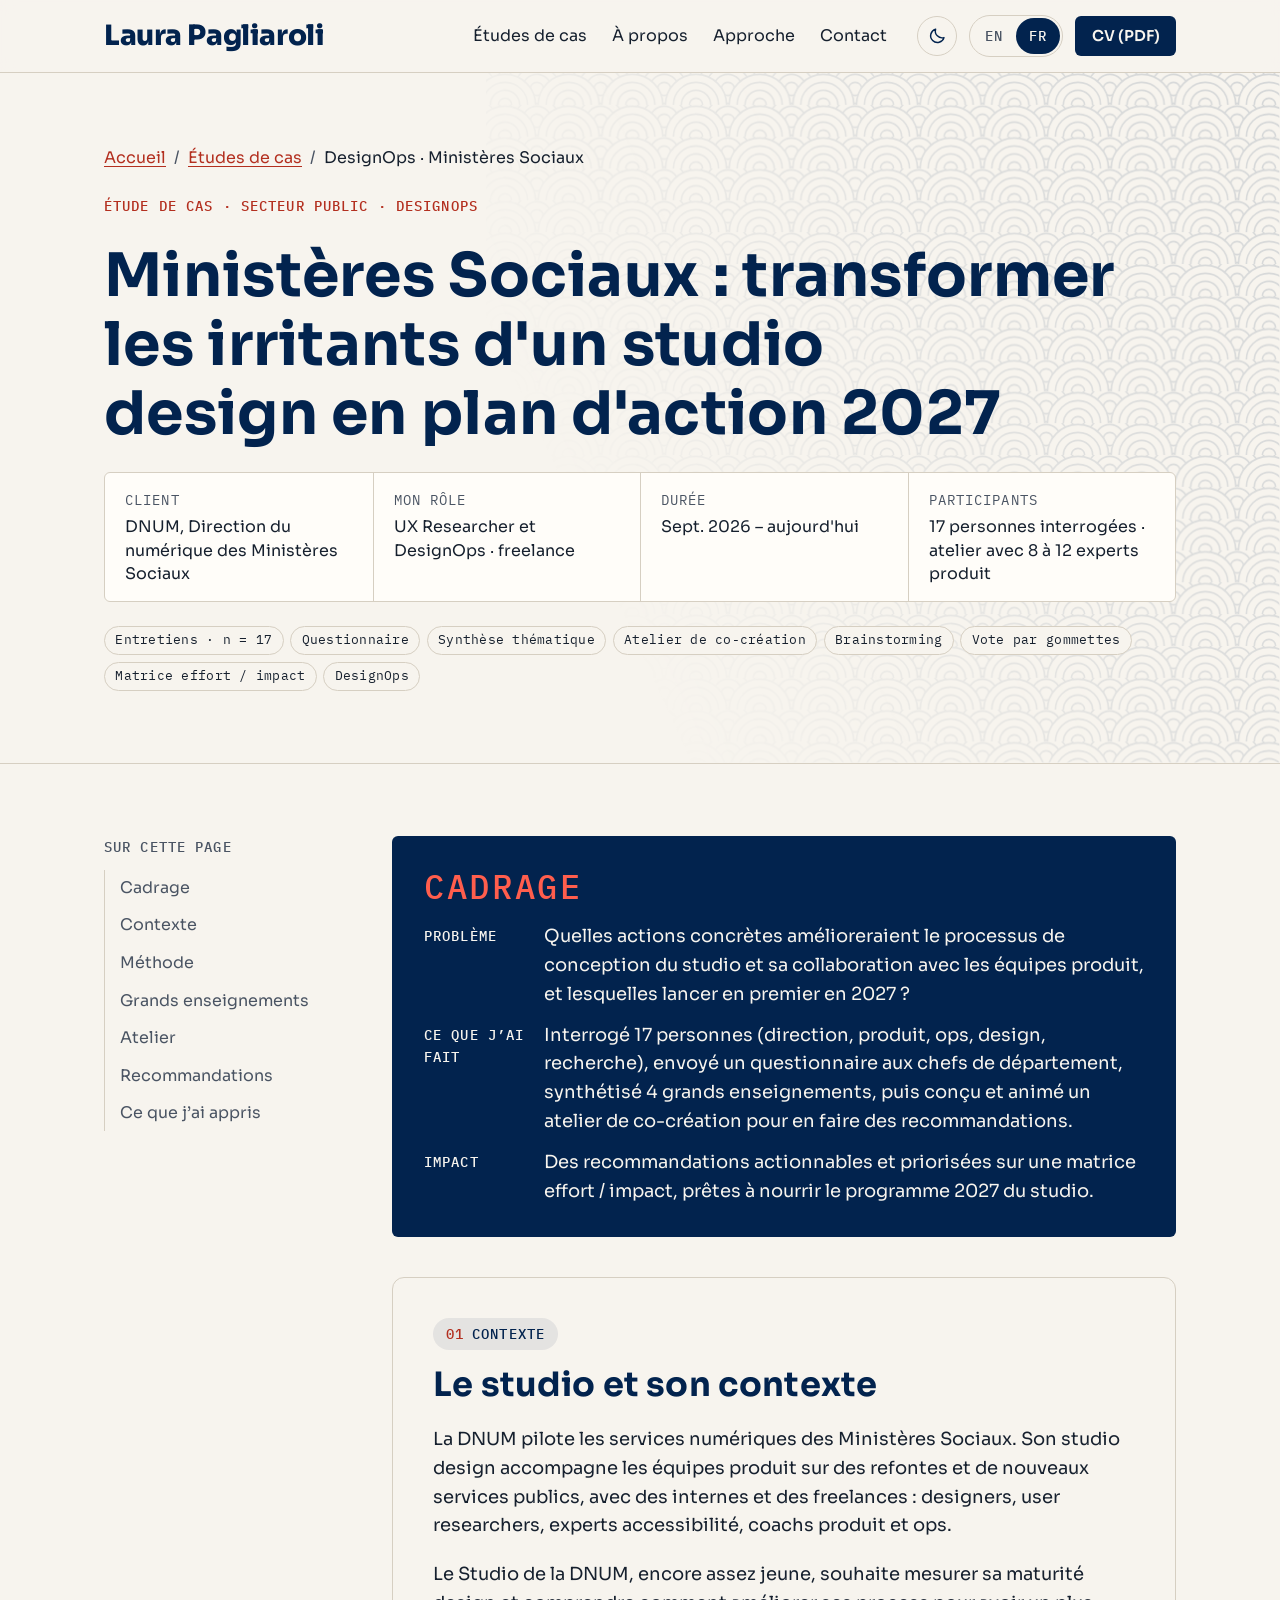
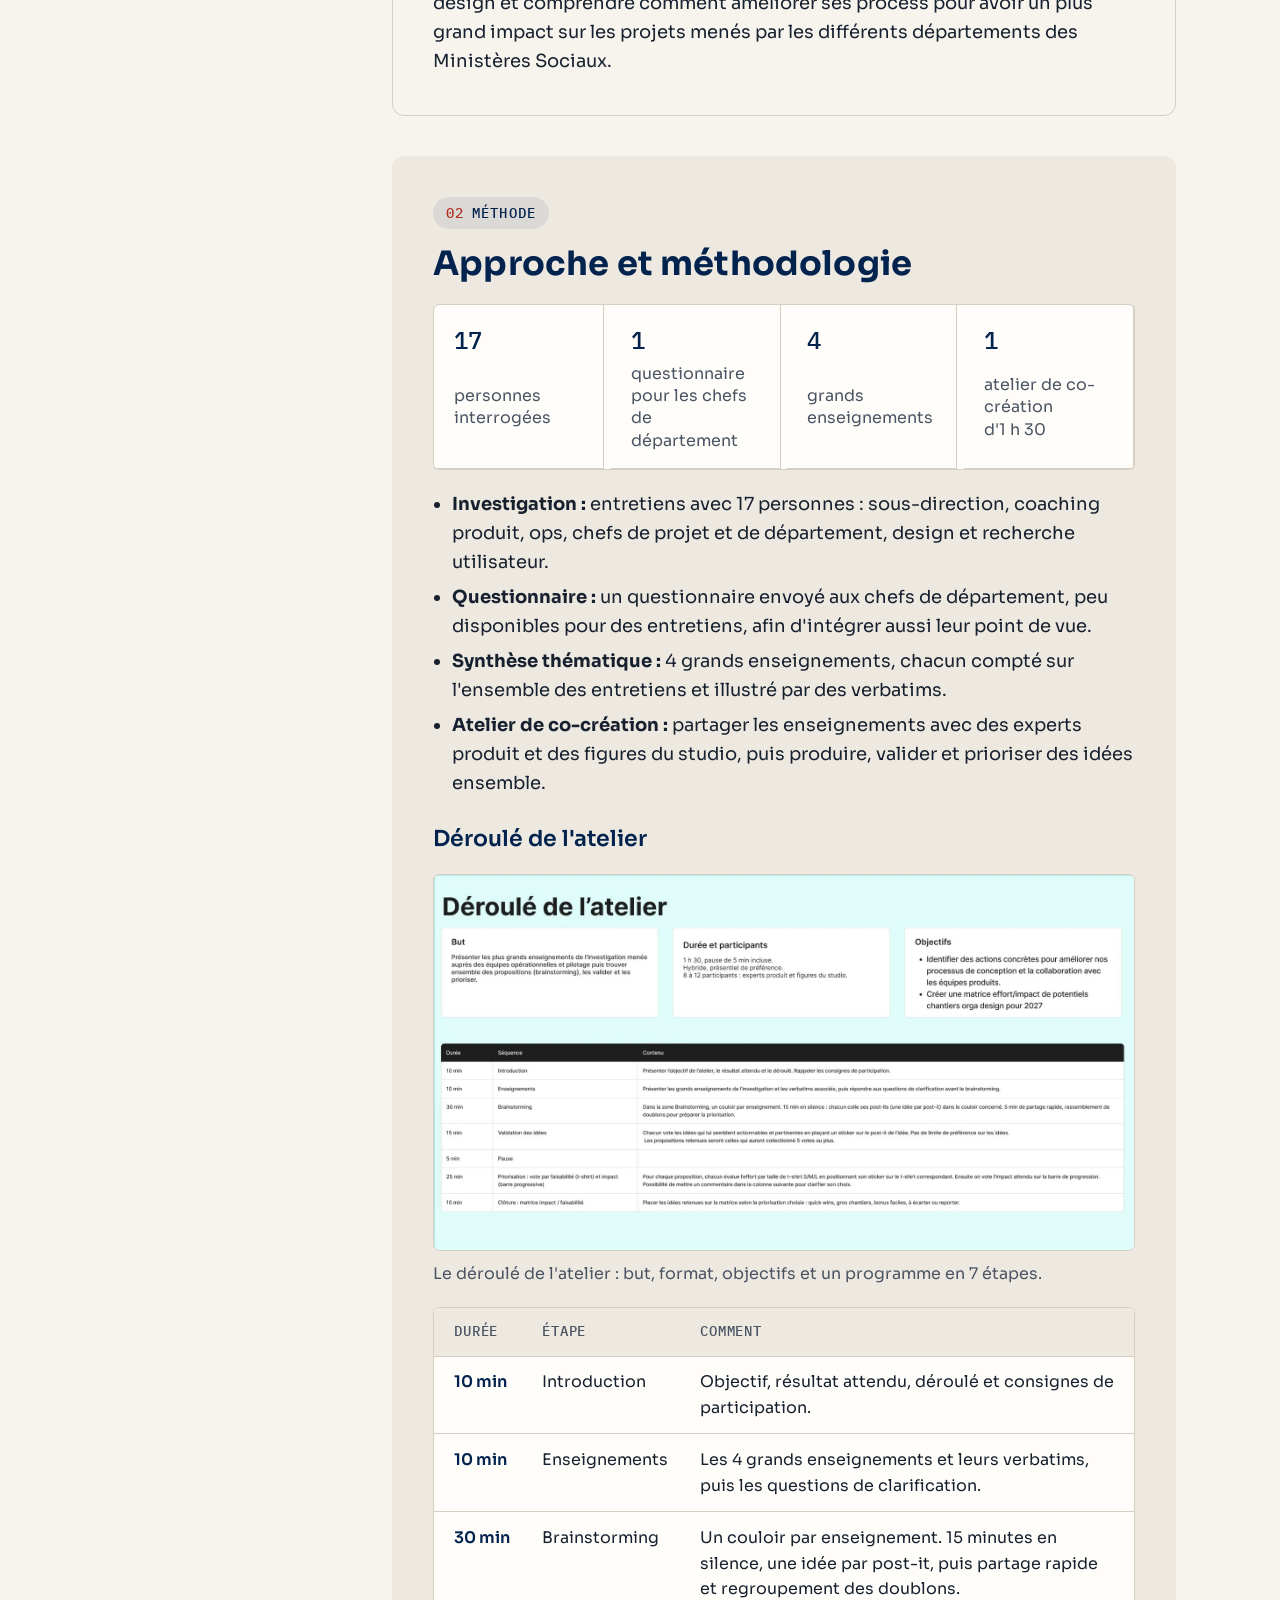
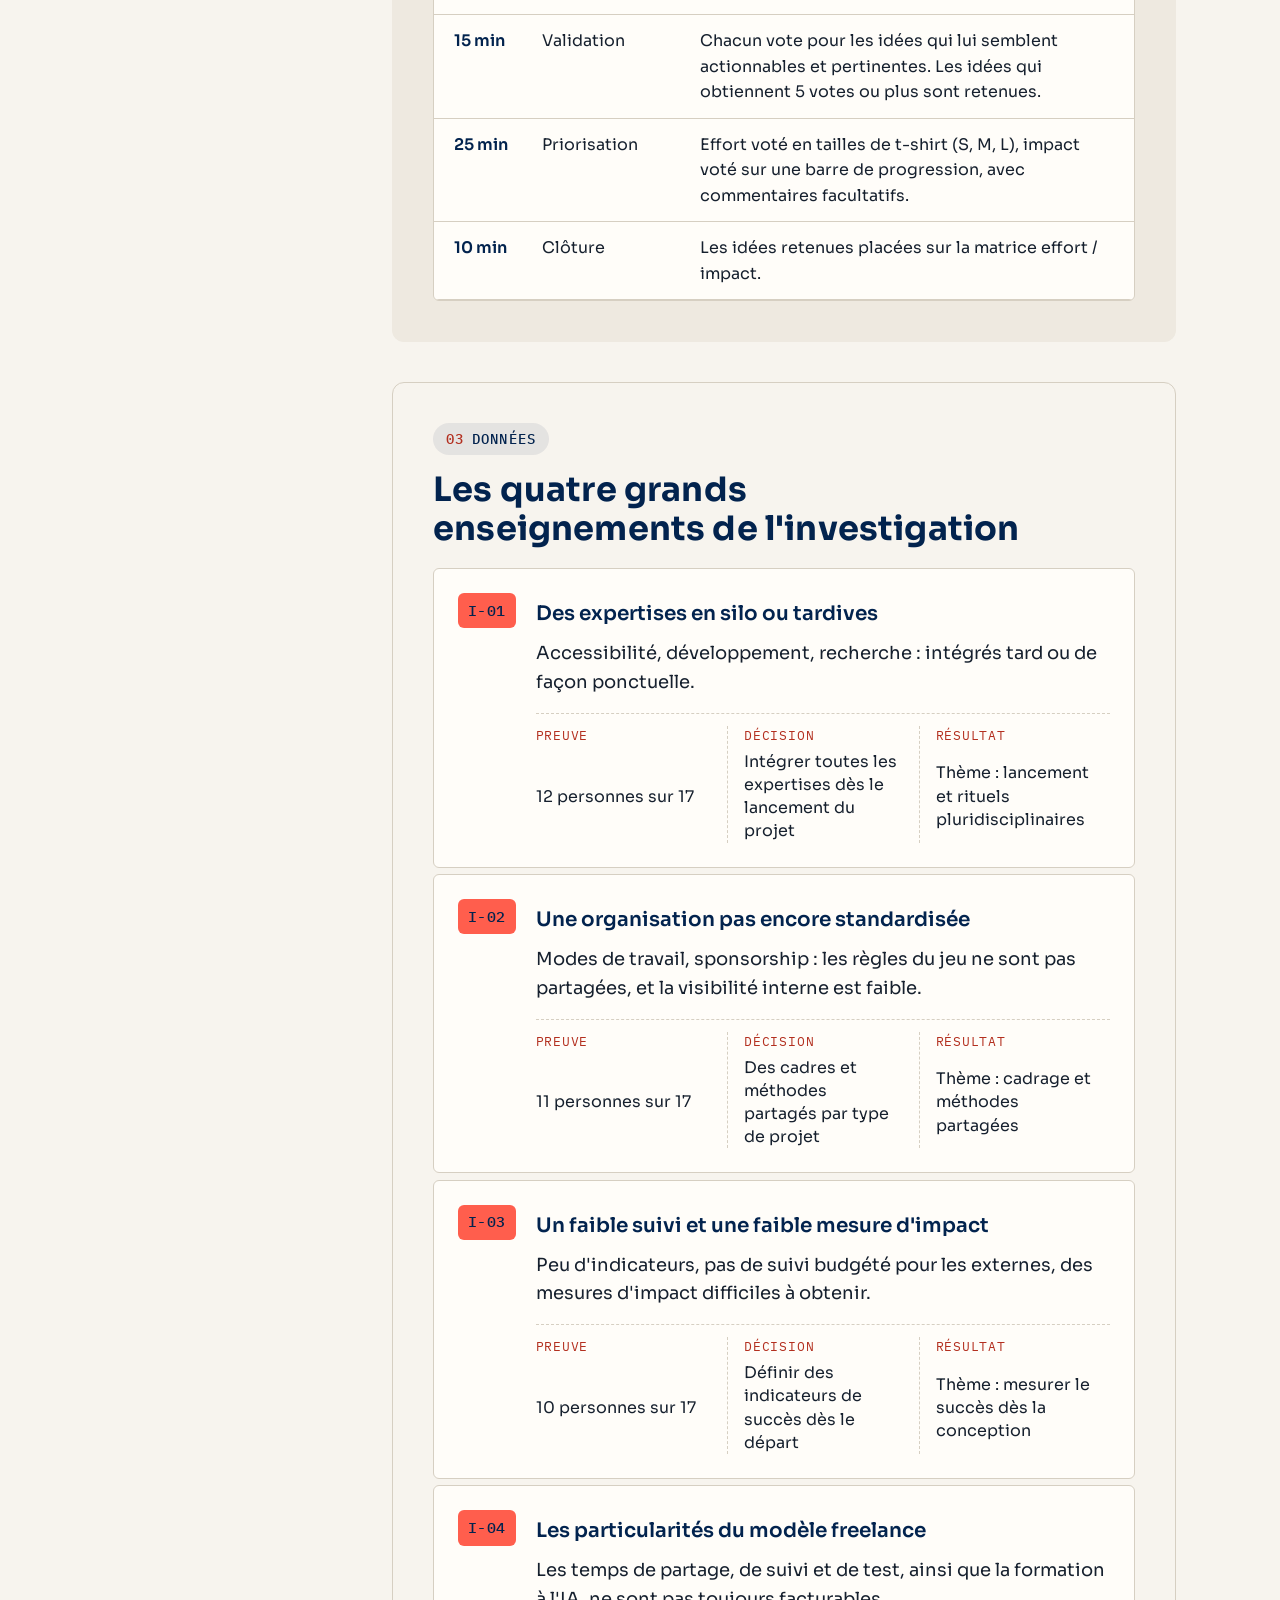
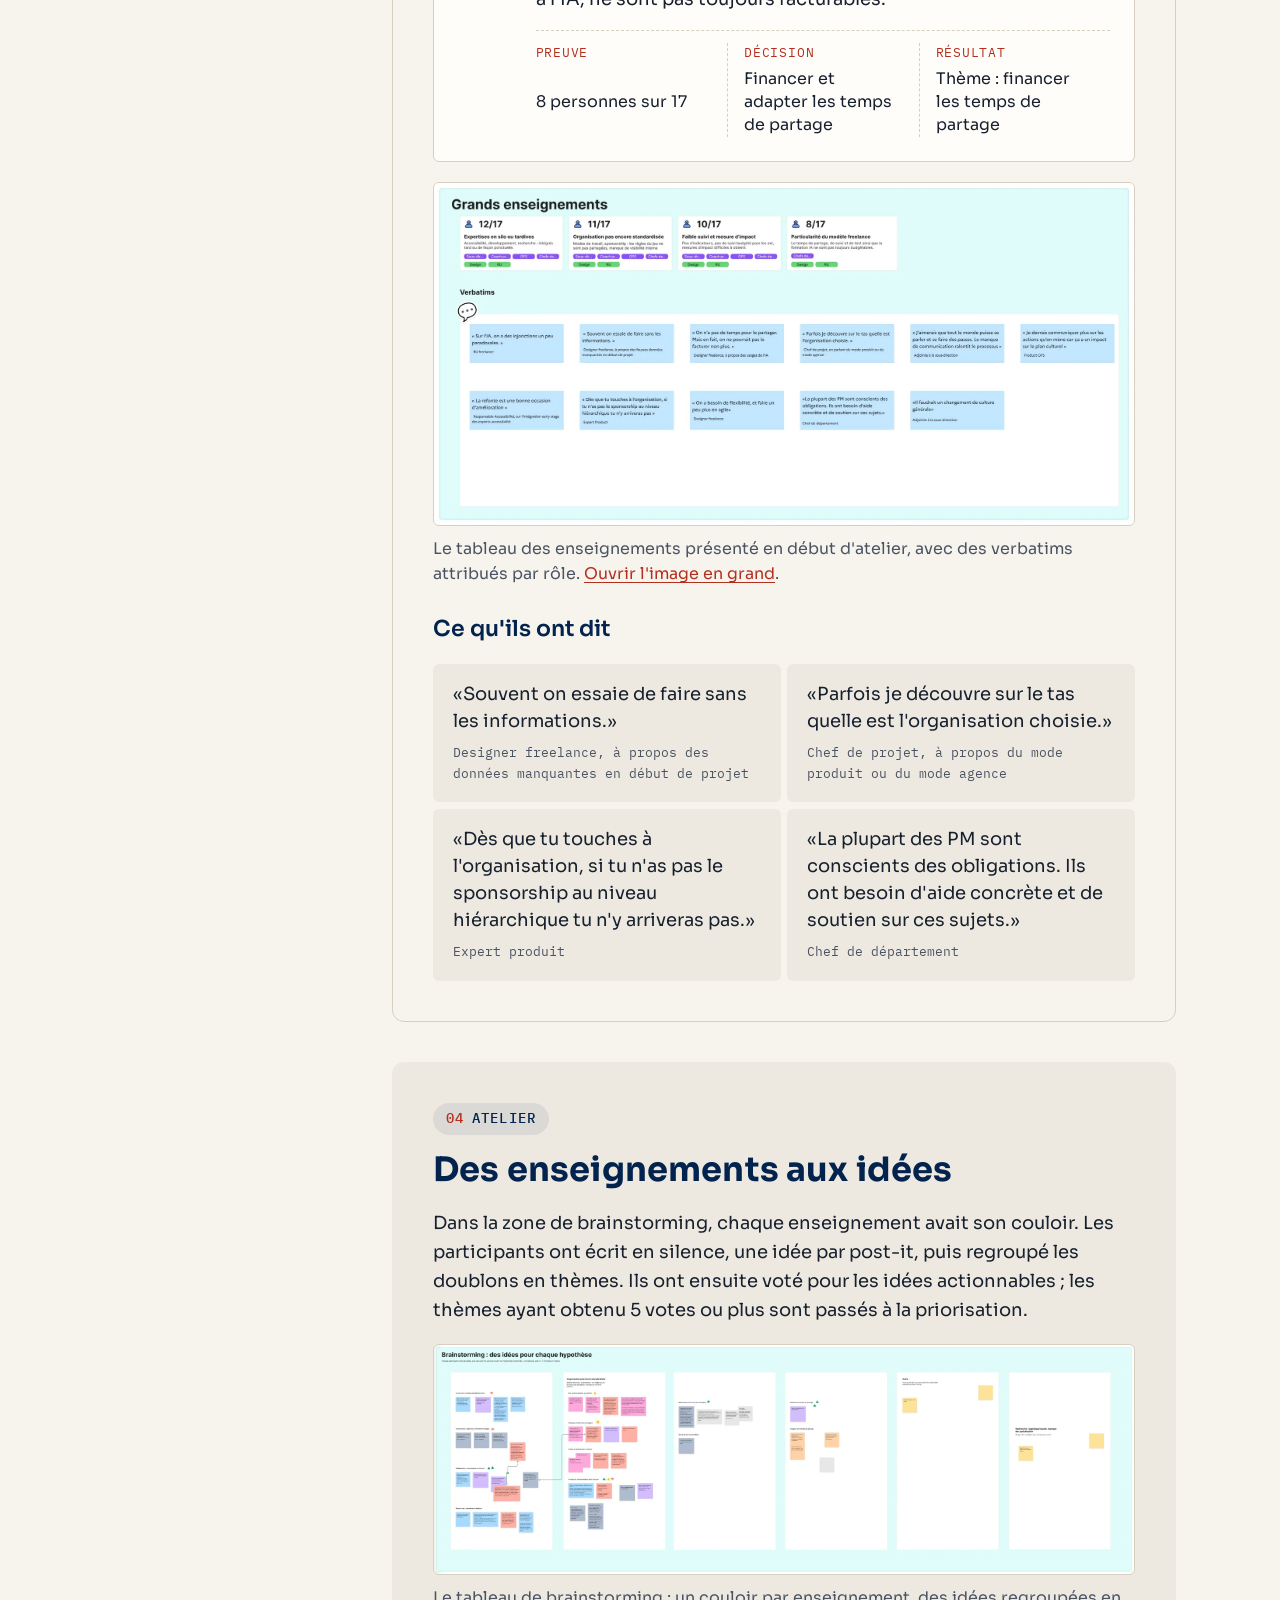
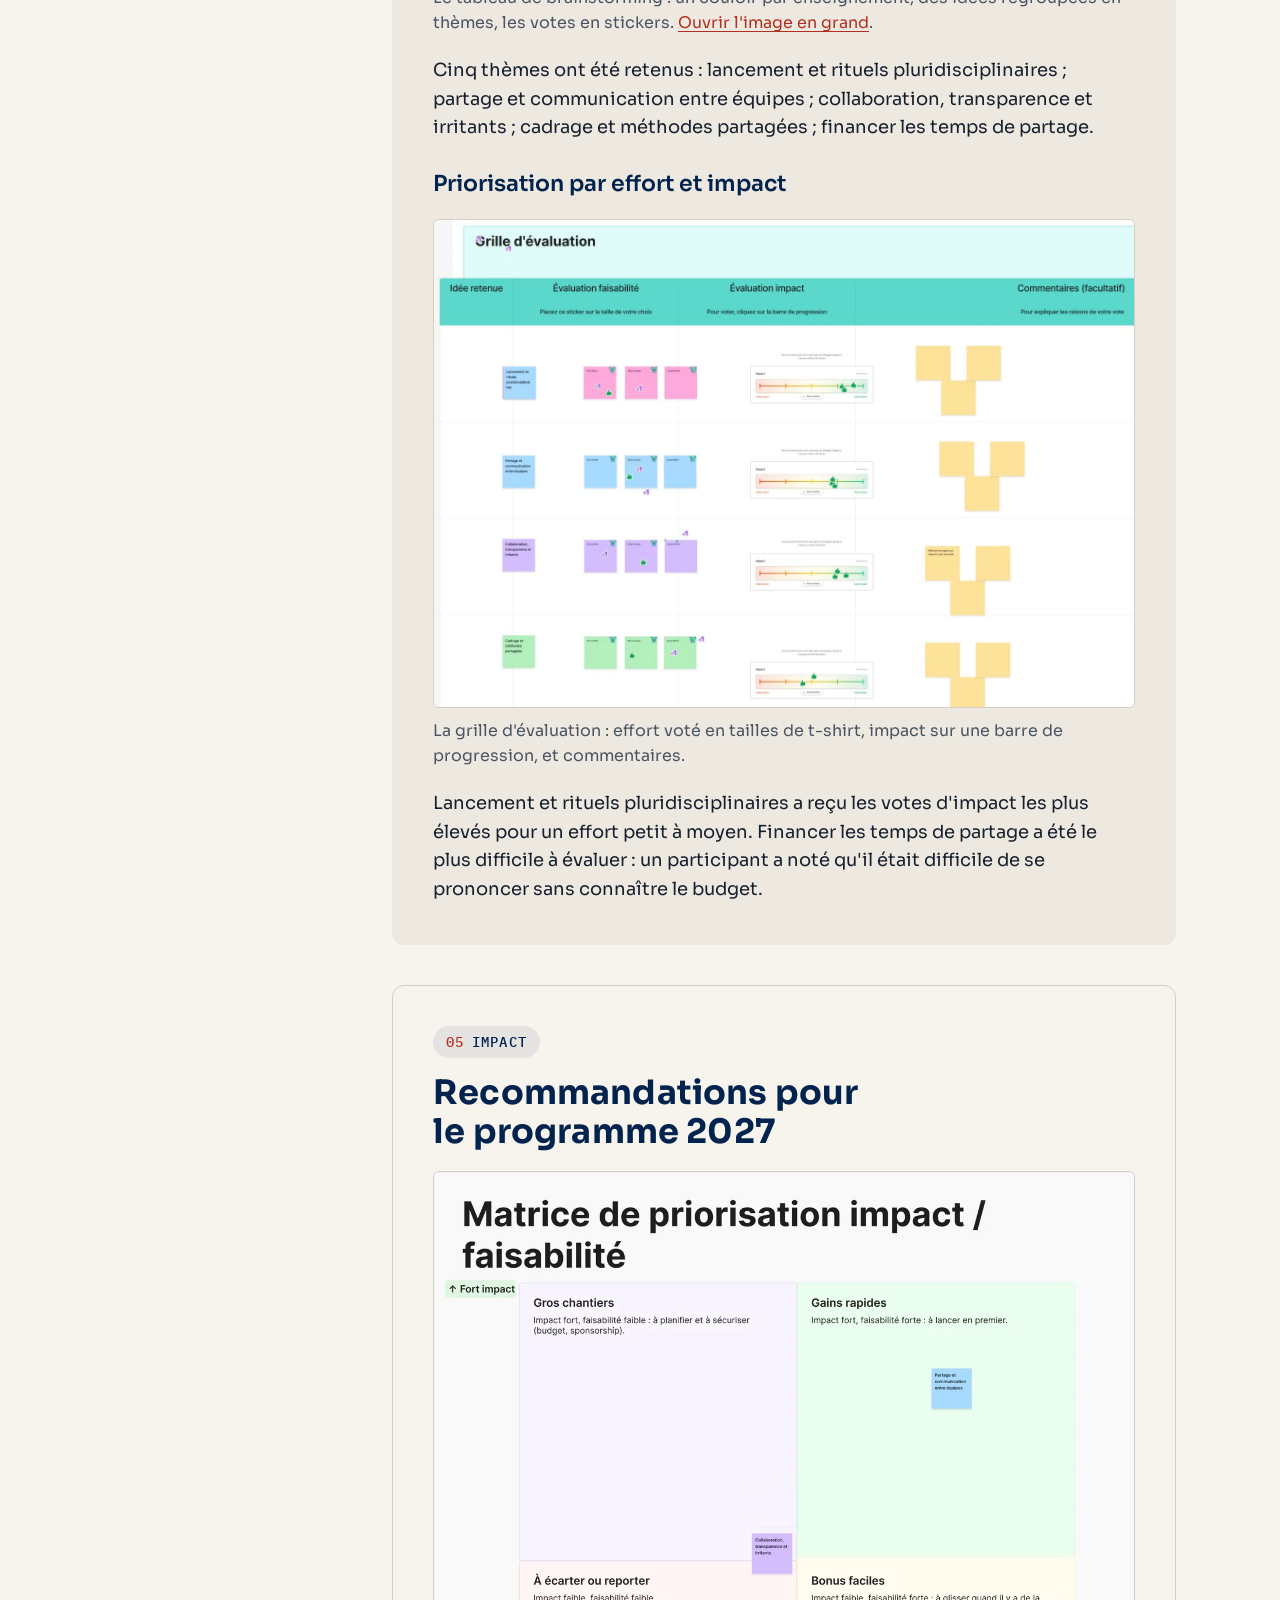
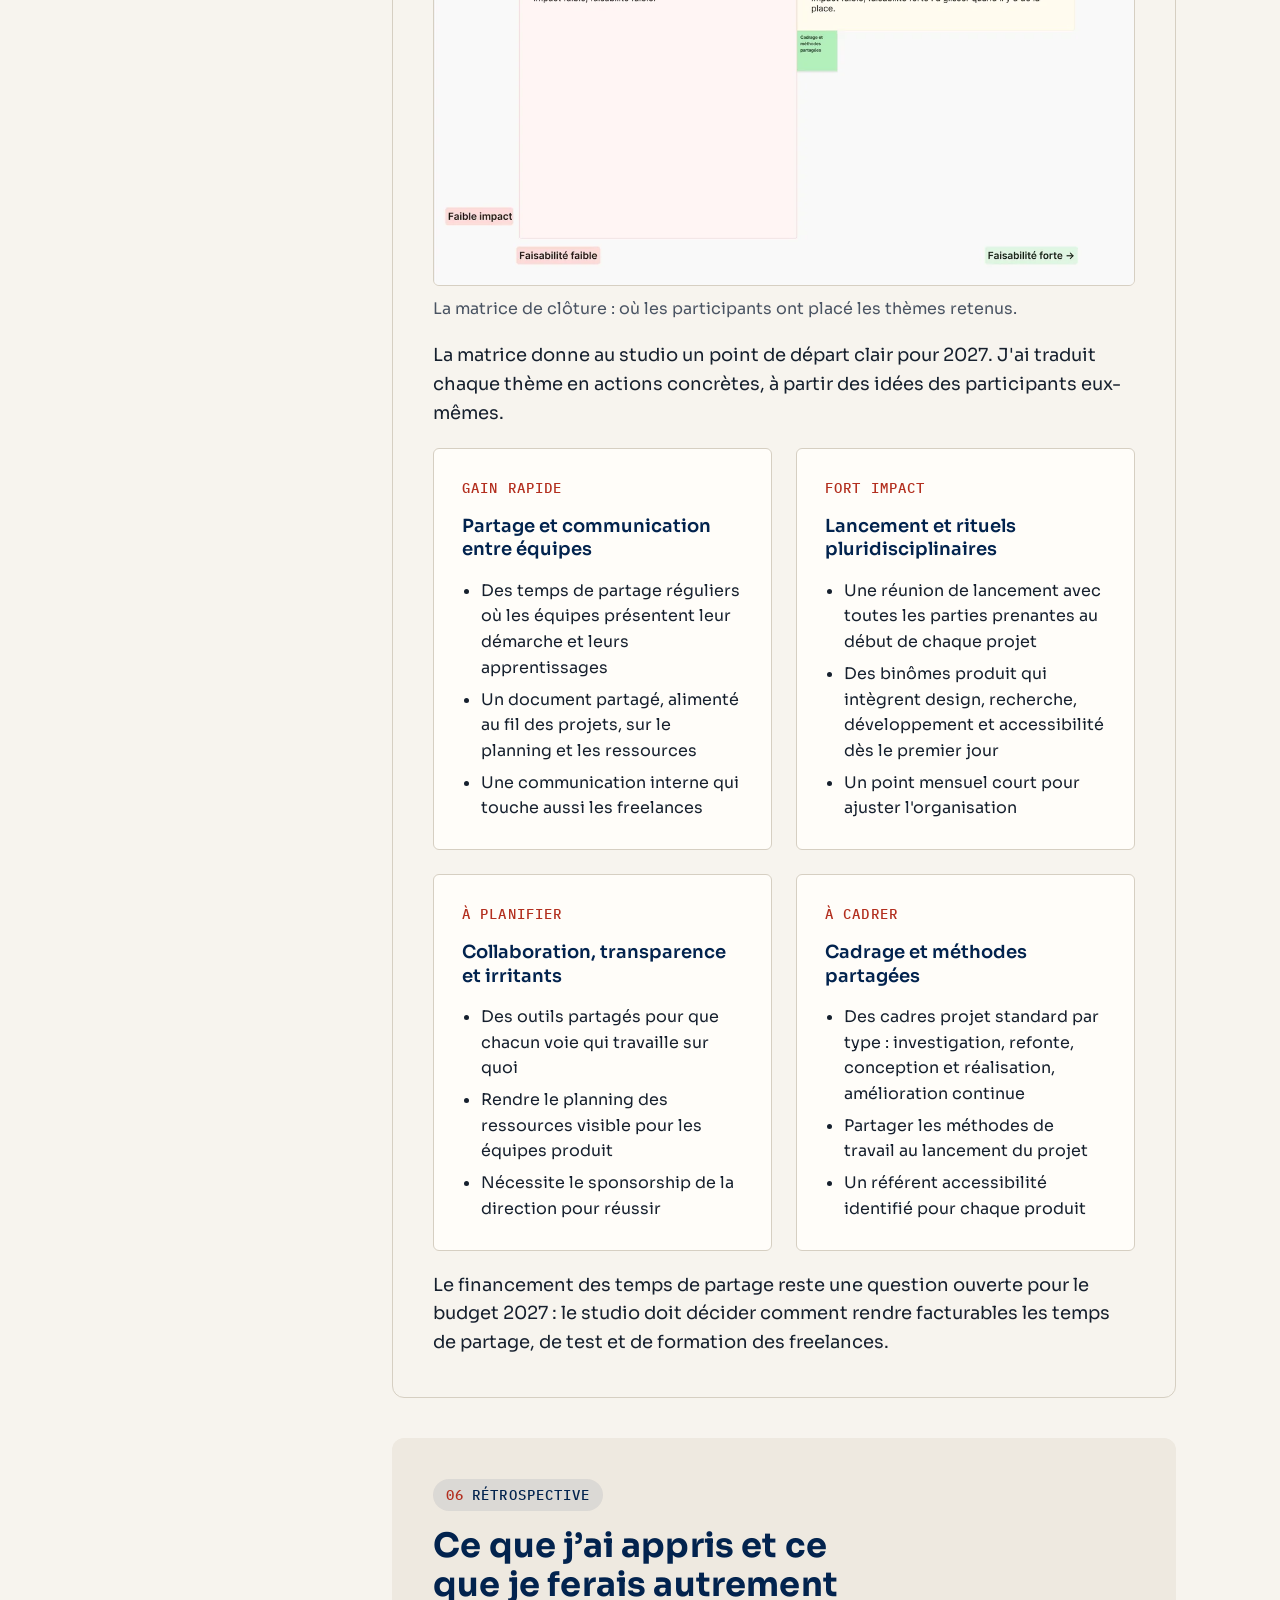
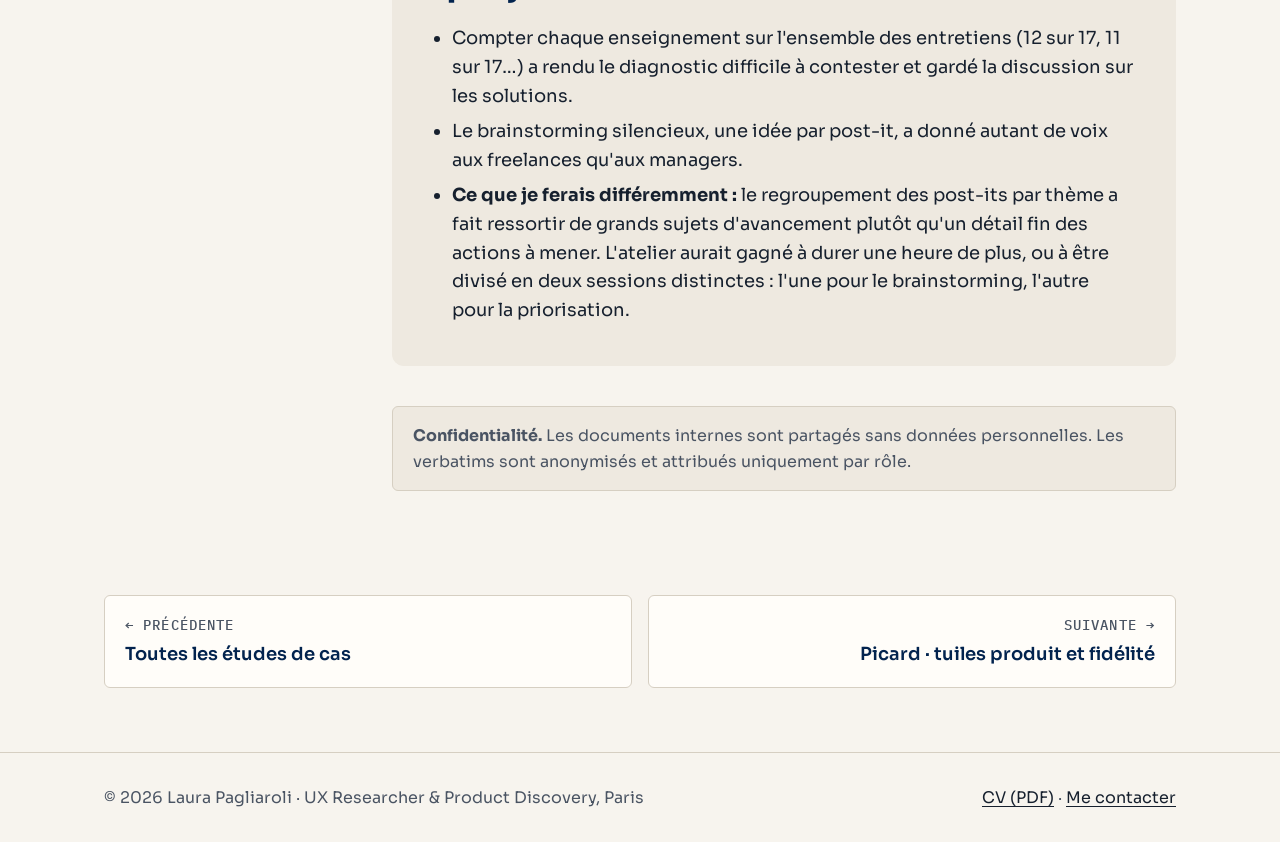
==== case-studies/designops-ministeres-sociaux-fr.html @ 2228f682 "DesignOps retrospective: themes too broad, longer workshop or two sessions Co-Authored-By: Claude Op" ====
<!DOCTYPE html>

<html lang="fr">
<head>
<meta charset="utf-8"/>
<meta content="width=device-width, initial-scale=1" name="viewport"/>
<title>Étude de cas DesignOps · Studio design des Ministères Sociaux · Laura Pagliaroli</title>
<meta content="Étude de cas DesignOps : une investigation auprès de 17 personnes et un atelier de co-création pour transformer les irritants d'un studio design public en recommandations actionnables et priorisées pour son programme 2027." name="description"/>
<meta content="Laura Pagliaroli" name="author"/>
<link href="https://laurapagliaroli.github.io/Portfolio/case-studies/designops-ministeres-sociaux-fr.html" rel="canonical"/>
<link href="https://laurapagliaroli.github.io/Portfolio/case-studies/designops-ministeres-sociaux.html" hreflang="en" rel="alternate"/>
<link href="https://laurapagliaroli.github.io/Portfolio/case-studies/designops-ministeres-sociaux-fr.html" hreflang="fr" rel="alternate"/>
<link href="https://laurapagliaroli.github.io/Portfolio/case-studies/designops-ministeres-sociaux.html" hreflang="x-default" rel="alternate"/>
<meta content="article" property="og:type"/>
<meta content="Ministères Sociaux : transformer les irritants d'un studio design en plan d'action 2027" property="og:title"/>
<meta content="Étude de cas DesignOps : une investigation auprès de 17 personnes et un atelier de co-création pour transformer les irritants d'un studio design public en recommandations actionnables et priorisées pour son programme 2027." property="og:description"/>
<meta content="https://laurapagliaroli.github.io/Portfolio/assets/og-image.png" property="og:image"/>
<meta content="summary_large_image" name="twitter:card"/>
<link href="data:image/svg+xml,%3Csvg xmlns='http://www.w3.org/2000/svg' viewBox='0 0 64 64'%3E%3Crect width='64' height='64' rx='10' fill='%23FF5E4D'/%3E%3Ctext x='32' y='44' font-size='34' text-anchor='middle' fill='%2302234E' font-family='sans-serif'%3E%E8%A6%B3%3C/text%3E%3C/svg%3E" rel="icon"/>
<link href="https://fonts.googleapis.com" rel="preconnect"/>
<link crossorigin="" href="https://fonts.gstatic.com" rel="preconnect"/>
<link href="https://fonts.googleapis.com/css2?family=IBM+Plex+Mono:wght@400;500&amp;family=Sora:wght@400;500;600;700;800&amp;display=swap" rel="stylesheet"/>
<script>/* every page opens in light mode */document.documentElement.setAttribute("data-theme","light")</script>
<script>try{localStorage.setItem("lp-lang","fr")}catch(e){}</script>
<link href="../assets/styles.css" rel="stylesheet"/>
</head>
<body>
<a class="skip-link" href="#main">Aller au contenu</a>
<header class="site-header" id="top"><div class="container site-header__inner">
<a aria-label="Laura Pagliaroli, accueil" class="brand" href="../index.html">Laura Pagliaroli</a>
<button aria-controls="site-nav" aria-expanded="false" class="menu-toggle" id="menu-toggle" type="button">Menu</button>
<nav aria-label="Navigation principale" class="nav" id="site-nav"><a aria-current="true" href="../index.html#work">Études de cas</a><a href="../index.html#about">À propos</a><a href="../index.html#approach">Approche</a><a href="../index.html#contact">Contact</a></nav>
<div class="header-actions">
<button aria-pressed="false" class="theme-toggle" id="theme-toggle" type="button">
<svg aria-hidden="true" class="icon-moon" focusable="false" viewbox="0 0 24 24"><path d="M20 14.5A8.5 8.5 0 0 1 9.5 4a8.5 8.5 0 1 0 10.5 10.5Z" fill="none" stroke="currentColor" stroke-linejoin="round" stroke-width="1.8"></path></svg>
<svg aria-hidden="true" class="icon-sun" focusable="false" viewbox="0 0 24 24"><circle cx="12" cy="12" fill="none" r="4.2" stroke="currentColor" stroke-width="1.8"></circle><path d="M12 2.5v2.2M12 19.3v2.2M2.5 12h2.2M19.3 12h2.2M5.3 5.3l1.6 1.6M17.1 17.1l1.6 1.6M5.3 18.7l1.6-1.6M17.1 6.9l1.6-1.6" stroke="currentColor" stroke-linecap="round" stroke-width="1.8"></path></svg>
<span class="visually-hidden" id="theme-toggle-label">Passer en mode sombre</span>
</button><div aria-label="Langue" class="lang-switch" role="group"><a href="designops-ministeres-sociaux.html" hreflang="en" lang="en"><span aria-hidden="true">EN</span><span class="visually-hidden">English</span></a><a aria-current="true" href="designops-ministeres-sociaux-fr.html" hreflang="fr" lang="fr"><span aria-hidden="true">FR</span><span class="visually-hidden">Français</span></a></div>

<a class="btn btn--primary btn--small" href="../assets/Laura_Pagliaroli_CV_UX_Researcher_EN.pdf">CV (PDF)</a></div>
</div></header>
<main id="main">
<section aria-labelledby="cs-title" class="cs-hero"><div aria-hidden="true" class="waves"><svg focusable="false" preserveaspectratio="xMaxYMin slice" viewbox="0 0 800 520"><defs><pattern height="24" id="sg-cs" patternunits="userSpaceOnUse" width="48"><g class="scale"><circle cx="0" cy="12" r="23"></circle><circle cx="0" cy="12" r="17"></circle><circle cx="0" cy="12" r="11"></circle><circle cx="0" cy="12" r="5"></circle><circle cx="48" cy="12" r="23"></circle><circle cx="48" cy="12" r="17"></circle><circle cx="48" cy="12" r="11"></circle><circle cx="48" cy="12" r="5"></circle><circle cx="24" cy="24" r="23"></circle><circle cx="24" cy="24" r="17"></circle><circle cx="24" cy="24" r="11"></circle><circle cx="24" cy="24" r="5"></circle></g></pattern><lineargradient id="fade-cs" x1="1" x2="0" y1="0" y2="0.3"><stop offset="0" stop-color="#fff"></stop><stop offset="0.35" stop-color="#fff" stop-opacity="0.7"></stop><stop offset="0.8" stop-color="#fff" stop-opacity="0"></stop></lineargradient><mask id="m-cs"><rect fill="url(#fade-cs)" height="520" width="800"></rect></mask></defs><rect fill="url(#sg-cs)" height="520" mask="url(#m-cs)" width="800"></rect></svg></div>
<div class="container cs-hero__inner">
<nav aria-label="Fil d’Ariane" class="breadcrumb"><ol><li><a href="../index.html">Accueil</a></li><li><a href="../index.html#work">Études de cas</a></li><li aria-current="page">DesignOps · Ministères Sociaux</li></ol></nav>
<p class="label label--coral">Étude de cas · Secteur public · DesignOps</p>
<h1 id="cs-title">Ministères Sociaux : transformer les irritants d'un studio design en plan d'action 2027</h1>
<dl class="facts"><div><dt>Client</dt><dd>DNUM, Direction du numérique des Ministères Sociaux</dd></div><div><dt>Mon rôle</dt><dd>UX Researcher et DesignOps · freelance</dd></div><div><dt>Durée</dt><dd>Sept. 2026 – aujourd'hui</dd></div><div><dt>Participants</dt><dd>17 personnes interrogées · atelier avec 8 à 12 experts produit</dd></div></dl>
<ul aria-label="Méthodes utilisées" class="tags"><li>Entretiens · n = 17</li><li>Questionnaire</li><li>Synthèse thématique</li><li>Atelier de co-création</li><li>Brainstorming</li><li>Vote par gommettes</li><li>Matrice effort / impact</li><li>DesignOps</li></ul>
</div></section>
<div class="container cs-layout">
<nav aria-label="Sur cette page" class="toc"><p class="label">Sur cette page</p><ol><li><a href="#tldr">Cadrage</a></li><li><a href="#context">Contexte</a></li><li><a href="#approach">Méthode</a></li><li><a href="#synthesis">Grands enseignements</a></li><li><a href="#insights">Atelier</a></li><li><a href="#impact">Recommandations</a></li><li><a href="#learned">Ce que j’ai appris</a></li></ol></nav>
<article class="cs-body">
<section aria-labelledby="tldr-title" class="cs-section" id="tldr"><div class="tldr-box"><h2 class="label" id="tldr-title">Cadrage</h2><ol><li><b>Problème</b><span>Quelles actions concrètes amélioreraient le processus de conception du studio et sa collaboration avec les équipes produit, et lesquelles lancer en premier en 2027 ?</span></li><li><b>Ce que j’ai fait</b><span>Interrogé 17 personnes (direction, produit, ops, design, recherche), envoyé un questionnaire aux chefs de département, synthétisé 4 grands enseignements, puis conçu et animé un atelier de co-création pour en faire des recommandations.</span></li><li><b>Impact</b><span>Des recommandations actionnables et priorisées sur une matrice effort / impact, prêtes à nourrir le programme 2027 du studio.</span></li></ol></div></section>
<section aria-labelledby="context-title" class="cs-section cs-panel" id="context"><p class="cs-kicker"><span aria-hidden="true">01</span> Contexte</p><h2 id="context-title">Le studio et son contexte</h2><p>La DNUM pilote les services numériques des Ministères Sociaux. Son studio design accompagne les équipes produit sur des refontes et de nouveaux services publics, avec des internes et des freelances : designers, user researchers, experts accessibilité, coachs produit et ops.</p><p>Le Studio de la DNUM, encore assez jeune, souhaite mesurer sa maturité design et comprendre comment améliorer ses process pour avoir un plus grand impact sur les projets menés par les différents départements des Ministères Sociaux.</p></section><section aria-labelledby="approach-title" class="cs-section cs-panel cs-panel--alt" id="approach"><p class="cs-kicker"><span aria-hidden="true">02</span> Méthode</p><h2 id="approach-title">Approche et méthodologie</h2><ul aria-label="La mission en chiffres" class="protocol"><li><strong>17</strong><span>personnes interrogées</span></li><li><strong>1</strong><span>questionnaire pour les chefs de département</span></li><li><strong>4</strong><span>grands enseignements</span></li><li><strong>1</strong><span>atelier de co-création d'1 h 30</span></li></ul><ul><li><strong>Investigation :</strong> entretiens avec 17 personnes : sous-direction, coaching produit, ops, chefs de projet et de département, design et recherche utilisateur.</li><li><strong>Questionnaire :</strong> un questionnaire envoyé aux chefs de département, peu disponibles pour des entretiens, afin d'intégrer aussi leur point de vue.</li><li><strong>Synthèse thématique :</strong> 4 grands enseignements, chacun compté sur l'ensemble des entretiens et illustré par des verbatims.</li><li><strong>Atelier de co-création :</strong> partager les enseignements avec des experts produit et des figures du studio, puis produire, valider et prioriser des idées ensemble.</li></ul><h3>Déroulé de l'atelier</h3><figure class="figure"><div class="figure__frame"><img alt="Déroulé de l'atelier. But : présenter les grands enseignements de l'investigation, puis trouver ensemble des propositions, les valider et les prioriser. Durée 1 h 30 avec une pause de 5 minutes, hybride, présentiel de préférence, 8 à 12 participants. Objectifs : identifier des actions concrètes pour améliorer les processus de conception et la collaboration avec les équipes produit, et créer une matrice effort / impact des chantiers d'organisation design pour 2027. Programme : introduction 10 minutes, enseignements 10, brainstorming 30, validation des idées 15, pause 5, priorisation par effort et impact 25, clôture avec la matrice 10." decoding="async" height="856" loading="lazy" src="../assets/dnum-workshop-plan.webp" width="1596"/></div><figcaption>Le déroulé de l'atelier : but, format, objectifs et un programme en 7 étapes.</figcaption></figure><div aria-label="Déroulé de l'atelier, tableau défilant" class="method-table-wrap" role="region" tabindex="0"><table class="method-table"><caption class="visually-hidden">Déroulé de l'atelier</caption><thead><tr><th scope="col">Durée</th><th scope="col">Étape</th><th scope="col">Comment</th></tr></thead><tbody><tr><td>10 min</td><td>Introduction</td><td>Objectif, résultat attendu, déroulé et consignes de participation.</td></tr><tr><td>10 min</td><td>Enseignements</td><td>Les 4 grands enseignements et leurs verbatims, puis les questions de clarification.</td></tr><tr><td>30 min</td><td>Brainstorming</td><td>Un couloir par enseignement. 15 minutes en silence, une idée par post-it, puis partage rapide et regroupement des doublons.</td></tr><tr><td>15 min</td><td>Validation</td><td>Chacun vote pour les idées qui lui semblent actionnables et pertinentes. Les idées qui obtiennent 5 votes ou plus sont retenues.</td></tr><tr><td>25 min</td><td>Priorisation</td><td>Effort voté en tailles de t-shirt (S, M, L), impact voté sur une barre de progression, avec commentaires facultatifs.</td></tr><tr><td>10 min</td><td>Clôture</td><td>Les idées retenues placées sur la matrice effort / impact.</td></tr></tbody></table></div></section><section aria-labelledby="synthesis-title" class="cs-section cs-panel" id="synthesis"><p class="cs-kicker"><span aria-hidden="true">03</span> Données</p><h2 id="synthesis-title">Les quatre grands enseignements de l'investigation</h2><ol class="insights"><li class="insight"><span aria-hidden="true" class="insight__id">I-01</span><div class="insight__body"><h3><span class="visually-hidden">Insight 1 : </span>Des expertises en silo ou tardives</h3><p>Accessibilité, développement, recherche : intégrés tard ou de façon ponctuelle.</p><dl class="chain"><div><dt>Preuve</dt><dd>12 personnes sur 17</dd></div><div><dt>Décision</dt><dd>Intégrer toutes les expertises dès le lancement du projet</dd></div><div><dt>Résultat</dt><dd>Thème : lancement et rituels pluridisciplinaires</dd></div></dl></div></li><li class="insight"><span aria-hidden="true" class="insight__id">I-02</span><div class="insight__body"><h3><span class="visually-hidden">Insight 2 : </span>Une organisation pas encore standardisée</h3><p>Modes de travail, sponsorship : les règles du jeu ne sont pas partagées, et la visibilité interne est faible.</p><dl class="chain"><div><dt>Preuve</dt><dd>11 personnes sur 17</dd></div><div><dt>Décision</dt><dd>Des cadres et méthodes partagés par type de projet</dd></div><div><dt>Résultat</dt><dd>Thème : cadrage et méthodes partagées</dd></div></dl></div></li><li class="insight"><span aria-hidden="true" class="insight__id">I-03</span><div class="insight__body"><h3><span class="visually-hidden">Insight 3 : </span>Un faible suivi et une faible mesure d'impact</h3><p>Peu d'indicateurs, pas de suivi budgété pour les externes, des mesures d'impact difficiles à obtenir.</p><dl class="chain"><div><dt>Preuve</dt><dd>10 personnes sur 17</dd></div><div><dt>Décision</dt><dd>Définir des indicateurs de succès dès le départ</dd></div><div><dt>Résultat</dt><dd>Thème : mesurer le succès dès la conception</dd></div></dl></div></li><li class="insight"><span aria-hidden="true" class="insight__id">I-04</span><div class="insight__body"><h3><span class="visually-hidden">Insight 4 : </span>Les particularités du modèle freelance</h3><p>Les temps de partage, de suivi et de test, ainsi que la formation à l'IA, ne sont pas toujours facturables.</p><dl class="chain"><div><dt>Preuve</dt><dd>8 personnes sur 17</dd></div><div><dt>Décision</dt><dd>Financer et adapter les temps de partage</dd></div><div><dt>Résultat</dt><dd>Thème : financer les temps de partage</dd></div></dl></div></li></ol><figure class="figure"><div class="figure__frame"><img alt="Tableau Grands enseignements : quatre cartes avec leur fréquence (12, 11, 10 et 8 sur 17) et les rôles concernés (sous-direction, coachs produit, ops, chefs de projet, design, recherche). En dessous, onze verbatims attribués uniquement par rôle." decoding="async" height="881" loading="lazy" src="../assets/dnum-key-findings.webp" width="1800"/></div><figcaption>Le tableau des enseignements présenté en début d'atelier, avec des verbatims attribués par rôle. <a href="../assets/dnum-key-findings.webp">Ouvrir l'image en grand</a>.</figcaption></figure><h3>Ce qu'ils ont dit</h3><ul class="verbatims"><li><q>Souvent on essaie de faire sans les informations.</q><span>Designer freelance, à propos des données manquantes en début de projet</span></li><li><q>Parfois je découvre sur le tas quelle est l'organisation choisie.</q><span>Chef de projet, à propos du mode produit ou du mode agence</span></li><li><q>Dès que tu touches à l'organisation, si tu n'as pas le sponsorship au niveau hiérarchique tu n'y arriveras pas.</q><span>Expert produit</span></li><li><q>La plupart des PM sont conscients des obligations. Ils ont besoin d'aide concrète et de soutien sur ces sujets.</q><span>Chef de département</span></li></ul></section><section aria-labelledby="insights-title" class="cs-section cs-panel cs-panel--alt" id="insights"><p class="cs-kicker"><span aria-hidden="true">04</span> Atelier</p><h2 id="insights-title">Des enseignements aux idées</h2><p>Dans la zone de brainstorming, chaque enseignement avait son couloir. Les participants ont écrit en silence, une idée par post-it, puis regroupé les doublons en thèmes. Ils ont ensuite voté pour les idées actionnables ; les thèmes ayant obtenu 5 votes ou plus sont passés à la priorisation.</p><figure class="figure"><div class="figure__frame"><img alt="Tableau de brainstorming avec un couloir par enseignement, rempli de post-its de couleur regroupés en thèmes : lancement et rituels pluridisciplinaires, accessibilité, collaboration et transparence, cadrage et méthodes partagées, partage et communication entre équipes, mesure du succès dès la conception, financement des temps de partage. Les stickers indiquent les votes." decoding="async" height="653" loading="lazy" src="../assets/dnum-brainstorming.webp" width="2000"/></div><figcaption>Le tableau de brainstorming : un couloir par enseignement, des idées regroupées en thèmes, les votes en stickers. <a href="../assets/dnum-brainstorming.webp">Ouvrir l'image en grand</a>.</figcaption></figure><p>Cinq thèmes ont été retenus : lancement et rituels pluridisciplinaires ; partage et communication entre équipes ; collaboration, transparence et irritants ; cadrage et méthodes partagées ; financer les temps de partage.</p><h3>Priorisation par effort et impact</h3><figure class="figure"><div class="figure__frame"><img alt="Grille d'évaluation. Pour chaque idée retenue, les participants placent un sticker sur un t-shirt d'effort petit, moyen ou grand et votent sur une barre d'impact de faible à fort, avec des commentaires facultatifs. Lancement et rituels pluridisciplinaires obtient les votes d'impact les plus élevés pour un effort petit à moyen ; financer les temps de partage reçoit un point d'interrogation sur l'effort." decoding="async" height="1030" loading="lazy" src="../assets/dnum-evaluation-grid.webp" width="1480"/></div><figcaption>La grille d'évaluation : effort voté en tailles de t-shirt, impact sur une barre de progression, et commentaires.</figcaption></figure><p>Lancement et rituels pluridisciplinaires a reçu les votes d'impact les plus élevés pour un effort petit à moyen. Financer les temps de partage a été le plus difficile à évaluer : un participant a noté qu'il était difficile de se prononcer sans connaître le budget.</p></section><section aria-labelledby="impact-title" class="cs-section cs-panel" id="impact"><p class="cs-kicker"><span aria-hidden="true">05</span> Impact</p><h2 id="impact-title">Recommandations pour le programme 2027</h2><figure class="figure"><div class="figure__frame"><img alt="Matrice impact et faisabilité en quatre zones : gros chantiers, gains rapides, bonus faciles, à écarter ou reporter. Partage et communication entre équipes est dans les gains rapides. Collaboration, transparence et irritants est à la limite entre gros chantiers et à écarter ou reporter. Cadrage et méthodes partagées est en bordure des bonus faciles." decoding="async" height="1222" loading="lazy" src="../assets/dnum-matrix.webp" width="1200"/></div><figcaption>La matrice de clôture : où les participants ont placé les thèmes retenus.</figcaption></figure><p>La matrice donne au studio un point de départ clair pour 2027. J'ai traduit chaque thème en actions concrètes, à partir des idées des participants eux-mêmes.</p><div class="offers"><article class="offer"><p class="label label--coral">Gain rapide</p><h4>Partage et communication entre équipes</h4><ul><li>Des temps de partage réguliers où les équipes présentent leur démarche et leurs apprentissages</li><li>Un document partagé, alimenté au fil des projets, sur le planning et les ressources</li><li>Une communication interne qui touche aussi les freelances</li></ul></article><article class="offer"><p class="label label--coral">Fort impact</p><h4>Lancement et rituels pluridisciplinaires</h4><ul><li>Une réunion de lancement avec toutes les parties prenantes au début de chaque projet</li><li>Des binômes produit qui intègrent design, recherche, développement et accessibilité dès le premier jour</li><li>Un point mensuel court pour ajuster l'organisation</li></ul></article><article class="offer"><p class="label label--coral">À planifier</p><h4>Collaboration, transparence et irritants</h4><ul><li>Des outils partagés pour que chacun voie qui travaille sur quoi</li><li>Rendre le planning des ressources visible pour les équipes produit</li><li>Nécessite le sponsorship de la direction pour réussir</li></ul></article><article class="offer"><p class="label label--coral">À cadrer</p><h4>Cadrage et méthodes partagées</h4><ul><li>Des cadres projet standard par type : investigation, refonte, conception et réalisation, amélioration continue</li><li>Partager les méthodes de travail au lancement du projet</li><li>Un référent accessibilité identifié pour chaque produit</li></ul></article></div><p>Le financement des temps de partage reste une question ouverte pour le budget 2027 : le studio doit décider comment rendre facturables les temps de partage, de test et de formation des freelances.</p></section><section aria-labelledby="learned-title" class="cs-section cs-panel cs-panel--alt" id="learned"><p class="cs-kicker"><span aria-hidden="true">06</span> Rétrospective</p><h2 id="learned-title">Ce que j’ai appris et ce que je ferais autrement</h2><ul><li>Compter chaque enseignement sur l'ensemble des entretiens (12 sur 17, 11 sur 17…) a rendu le diagnostic difficile à contester et gardé la discussion sur les solutions.</li><li>Le brainstorming silencieux, une idée par post-it, a donné autant de voix aux freelances qu'aux managers.</li><li><strong>Ce que je ferais différemment :</strong> le regroupement des post-its par thème a fait ressortir de grands sujets d'avancement plutôt qu'un détail fin des actions à mener. L'atelier aurait gagné à durer une heure de plus, ou à être divisé en deux sessions distinctes : l'une pour le brainstorming, l'autre pour la priorisation.</li></ul></section>
<p class="note"><strong>Confidentialité.</strong> Les documents internes sont partagés sans données personnelles. Les verbatims sont anonymisés et attribués uniquement par rôle.</p>
</article></div>
<div class="container"><nav aria-label="Autres études de cas" class="pager">
<a class="prev" href="../index.html#work"><span class="label">← Précédente</span>Toutes les études de cas</a>
<a class="next" href="picard-product-tiles-loyalty-fr.html"><span class="label">Suivante →</span>Picard · tuiles produit et fidélité</a>
</nav></div>
</main>
<a aria-label="Revenir en haut" class="to-top" href="#top" id="to-top"><svg aria-hidden="true" focusable="false" viewbox="0 0 24 24"><path d="M12 19V5M5.5 11.5 12 5l6.5 6.5" fill="none" stroke="currentColor" stroke-linecap="round" stroke-linejoin="round" stroke-width="2"></path></svg></a>
<footer class="site-footer"><div class="container site-footer__inner">
<span>© <span id="year">2026</span> Laura Pagliaroli · UX Researcher &amp; Product Discovery, Paris</span>
<span><a href="../assets/Laura_Pagliaroli_CV_UX_Researcher_EN.pdf">CV (PDF)</a> · <a href="../index.html#contact">Me contacter</a></span>
</div></footer>
<script src="../assets/main.js"></script>
</body>
</html>
---- assets/styles.css ----
/* ==========================================================================
   Laura Pagliaroli — UX Research & Product Discovery portfolio
   Visual world: "Seigaiha field notebook" — washi paper, deep navy ink,
   Japanese wave pattern (from the LinkedIn banner), bright coral for
   insights and calls to action.

   HOW TO CUSTOMISE: change the tokens in :root below. Every colour and
   font on the site comes from these variables.
   ========================================================================== */

:root {
  /* ---- Colours (light theme) ---- */
  --washi: #F7F4EE;        /* main background (washi paper) */
  --paper: #FFFDF9;        /* cards, raised surfaces */
  --sand: #EEE9E0;         /* secondary background */
  --line: #D6CFC2;         /* borders, dividers */
  --ink: #16202E;          /* body text */
  --muted: #4A5463;        /* secondary text */
  --navy: #02234E;         /* primary: headings, primary buttons, band */
  --coral: #FF5E4D;        /* secondary: bright coral (fills, highlights) */
  --coral-ink: #B32F1F;    /* coral for TEXT on light backgrounds (AA) */
  --coral-display: #F5533F; /* bright coral for large heading words (3:1 AA large text) */
  --on-coral: #02234E;     /* text placed on coral fills */
  --btn-bg: #02234E;       /* primary button */
  --btn-fg: #F7F4EE;
  --band-bg: #02234E;      /* navy language band */
  --band-fg: #F7F4EE;
  --wave: #02234E;         /* Seigaiha stroke colour */
  --focus: #B32F1F;        /* keyboard focus ring */
  --placeholder-bg: #FFE3DF;

  /* ---- Typography ---- */
  --font-name: "Sora", "Segoe UI", system-ui, sans-serif;     /* your name (extra bold) */
  --font-display: "Sora", "Segoe UI", system-ui, sans-serif;  /* headings */
  --font-body: "Sora", "Segoe UI", system-ui, sans-serif;     /* running text */
  --font-mono: "IBM Plex Mono", ui-monospace, "SFMono-Regular", Menlo, monospace;

  /* ---- Type scale (body = 18px) ---- */
  --fs-label: 0.875rem;   /* 14px mono labels */
  --fs-small: 1rem;       /* 16px */
  --fs-body: 1.125rem;    /* 18px */
  --fs-lead: 1.3125rem;   /* 21px */
  --fs-h3: 1.375rem;      /* 22px */
  --fs-h2: clamp(1.75rem, 1.3rem + 1.8vw, 2.5rem);
  --fs-h1: clamp(2.25rem, 1.5rem + 3.4vw, 3.75rem);

  /* ---- Layout ---- */
  --measure: 68ch;
  --container: 72rem;
  --gutter: clamp(1rem, 4vw, 2.5rem);
  --radius: 6px;

  color-scheme: light;
}

/* ---- Dark theme: system preference ---- */
@media (prefers-color-scheme: dark) {
  :root:not([data-theme="light"]) {
    --washi: #071A33; --paper: #0C2444; --sand: #0A2040; --line: #284770;
    --ink: #E9EDF3; --muted: #AAB6C8; --navy: #C9DAF5;
    --coral: #FF6B5B; --coral-ink: #FF8E80; --coral-display: #FF6B5B; --on-coral: #02234E;
    --btn-bg: #F7F4EE; --btn-fg: #02234E;
    --band-bg: #0F2D55; --band-fg: #F7F4EE;
    --wave: #C9DAF5; --focus: #FF8E80; --placeholder-bg: #3A1F2A;
    color-scheme: dark;
  }
}
/* ---- Dark theme: explicit ---- */
:root[data-theme="dark"] {
  --washi: #071A33; --paper: #0C2444; --sand: #0A2040; --line: #284770;
  --ink: #E9EDF3; --muted: #AAB6C8; --navy: #C9DAF5;
  --coral: #FF6B5B; --coral-ink: #FF8E80; --coral-display: #FF6B5B; --on-coral: #02234E;
  --btn-bg: #F7F4EE; --btn-fg: #02234E;
  --band-bg: #0F2D55; --band-fg: #F7F4EE;
  --wave: #C9DAF5; --focus: #FF8E80; --placeholder-bg: #3A1F2A;
  color-scheme: dark;
}

/* ==========================================================================
   Base
   ========================================================================== */
*, *::before, *::after { box-sizing: border-box; }
html { -webkit-text-size-adjust: 100%; scroll-behavior: smooth; scroll-padding-top: 5.5rem; }
body {
  margin: 0;
  background: var(--washi);
  color: var(--ink);
  font-family: var(--font-body);
  font-size: var(--fs-body);
  line-height: 1.6;
}
img, svg { max-width: 100%; height: auto; display: block; }
a { color: var(--coral-ink); text-underline-offset: 0.18em; text-decoration-thickness: 1px; }
a:hover { text-decoration-thickness: 2px; }
p { margin: 0; max-width: var(--measure); }
ul { margin: 0; }

h1, h2, h3 { margin: 0; color: var(--navy); text-wrap: balance; }
h1, h2 { font-family: var(--font-display); font-weight: 700; line-height: 1.15; letter-spacing: 0.005em; }
h1 { font-size: var(--fs-h1); }
h2 { font-size: var(--fs-h2); }
h3 { font-family: var(--font-body); font-size: var(--fs-h3); font-weight: 600; line-height: 1.3; }

:focus-visible { outline: 3px solid var(--focus); outline-offset: 3px; border-radius: 2px; }

.skip-link {
  position: absolute; left: 1rem; top: -100px; z-index: 100;
  background: var(--btn-bg); color: var(--btn-fg); padding: 0.75rem 1rem; border-radius: var(--radius);
}
.skip-link:focus { top: 1rem; }
.visually-hidden {
  position: absolute !important; width: 1px; height: 1px; overflow: hidden;
  clip: rect(0 0 0 0); white-space: nowrap; margin: -1px; padding: 0; border: 0;
}

.container { width: 100%; max-width: var(--container); margin-inline: auto; padding-inline: var(--gutter); }
.section { padding-block: clamp(3.5rem, 7vw, 6rem); }
.section--sand { background: var(--sand); }
.section-head { display: grid; gap: 0.75rem; margin-bottom: 2.5rem; }
.section-head p { color: var(--muted); font-size: var(--fs-lead); }

/* Mono "protocol" labels: eyebrows, tags, n = 12 */
.label {
  font-family: var(--font-mono); font-size: var(--fs-label); font-weight: 500;
  letter-spacing: 0.08em; text-transform: uppercase; color: var(--muted);
}
.label--coral { color: var(--coral-ink); }

/* Content still to be written by Laura */
.todo {
  background: var(--placeholder-bg); color: var(--ink);
  outline: 1px dashed var(--coral-ink); outline-offset: 1px; border-radius: 3px; padding: 0 0.2em;
}
.todo::before { content: "[À REMPLACER] "; font-family: var(--font-mono); font-size: 0.8em; color: var(--coral-ink); font-weight: 500; }

/* ==========================================================================
   Header
   ========================================================================== */
.site-header {
  position: sticky; top: 0; z-index: 50;
  background: color-mix(in srgb, var(--washi) 92%, transparent);
  backdrop-filter: blur(8px); -webkit-backdrop-filter: blur(8px);
  border-bottom: 1px solid var(--line);
}
.site-header__inner { display: flex; align-items: center; gap: 1.25rem; min-height: 4.5rem; }
.brand {
  font-family: var(--font-name); font-weight: 800; font-size: 1.75rem; line-height: 1; letter-spacing: -0.015em;
  color: var(--navy); text-decoration: none; white-space: nowrap; margin-right: auto;
}
.nav { display: flex; align-items: center; gap: 0.25rem; }
.nav a {
  color: var(--ink); text-decoration: none; font-size: var(--fs-small);
  padding: 0.5rem 0.65rem; border-radius: var(--radius);
}
.nav a:hover { background: var(--sand); }
.header-actions { display: flex; align-items: center; gap: 0.75rem; }

.lang-switch { display: flex; border: 1px solid var(--line); border-radius: 999px; padding: 2px; }
.lang-switch button {
  font: 500 var(--fs-label)/1 var(--font-mono); letter-spacing: 0.06em;
  background: none; color: var(--muted); border: 0; border-radius: 999px;
  min-width: 2.75rem; min-height: 2.25rem; cursor: pointer;
}
.lang-switch button[aria-pressed="true"] { background: var(--navy); color: var(--washi); }
.lang-switch a {
  display: inline-grid; place-items: center; font: 500 var(--fs-label)/1 var(--font-mono); letter-spacing: 0.06em;
  color: var(--muted); text-decoration: none; border-radius: 999px; min-width: 2.75rem; min-height: 2.25rem;
}
.lang-switch a:hover { color: var(--navy); }
.lang-switch a[aria-current="true"] { background: var(--navy); color: var(--washi); }

.menu-toggle { display: none; }

/* Light / dark switch */
.theme-toggle {
  display: inline-grid; place-items: center; width: 2.5rem; height: 2.5rem; flex: none;
  background: none; color: var(--navy); border: 1px solid var(--line); border-radius: 999px; cursor: pointer;
}
.theme-toggle:hover { background: var(--sand); }
.theme-toggle svg { width: 1.2rem; height: 1.2rem; }
.theme-toggle .icon-sun { display: none; }
:root[data-theme="dark"] .theme-toggle .icon-sun { display: block; }
:root[data-theme="dark"] .theme-toggle .icon-moon { display: none; }
@media (prefers-color-scheme: dark) {
  :root:not([data-theme="light"]) .theme-toggle .icon-sun { display: block; }
  :root:not([data-theme="light"]) .theme-toggle .icon-moon { display: none; }
}

/* Buttons */
.btn {
  display: inline-flex; align-items: center; justify-content: center; gap: 0.5rem;
  min-height: 2.75rem; padding: 0.7rem 1.25rem; border-radius: var(--radius);
  font: 600 var(--fs-small)/1.2 var(--font-body); text-decoration: none; cursor: pointer;
  border: 2px solid transparent; transition: transform 0.15s ease, box-shadow 0.15s ease;
}
.btn:hover { transform: translateY(-1px); box-shadow: 0 4px 0 -1px color-mix(in srgb, var(--navy) 25%, transparent); }
.btn--primary { background: var(--btn-bg); color: var(--btn-fg); transition: background-color 0.15s ease, color 0.15s ease, transform 0.15s ease; }
.btn--primary:hover, .btn--primary:focus-visible { background: var(--coral); color: var(--on-coral); }
.btn--coral { background: var(--coral); color: var(--on-coral); }
/* Contact me: on hover an arrow slides in. No shadow, no colour change */
.btn--coral::after, .btn--arrow::after {
  content: "→"; display: inline-block; overflow: hidden; max-width: 0; margin-left: -0.5rem; opacity: 0;
  transform: translateX(-6px); transition: max-width 0.25s ease, margin-left 0.25s ease, opacity 0.2s ease, transform 0.25s ease;
}
.btn--coral:hover, .btn--coral:focus-visible, .btn--arrow:hover, .btn--arrow:focus-visible { transform: none; box-shadow: none; }
.btn--coral:hover::after, .btn--coral:focus-visible::after, .btn--arrow:hover::after, .btn--arrow:focus-visible::after { max-width: 1.2em; margin-left: 0; opacity: 1; transform: translateX(0); }
.btn--ghost { background: transparent; color: var(--navy); border-color: var(--navy); }
.btn--small { min-height: 2.5rem; padding: 0.5rem 0.9rem; font-size: 0.9375rem; }

@media (max-width: 860px) {
  .menu-toggle {
    display: inline-flex; align-items: center; gap: 0.4rem; background: none; border: 1px solid var(--line);
    color: var(--ink); border-radius: var(--radius); min-height: 2.5rem; padding: 0 0.75rem;
    font: 500 var(--fs-small) var(--font-body); cursor: pointer;
  }
  .nav {
    display: none; position: absolute; left: 0; right: 0; top: 100%;
    flex-direction: column; align-items: stretch; gap: 0;
    background: var(--washi); border-bottom: 1px solid var(--line); padding: 0.5rem var(--gutter) 1rem;
  }
  .nav.is-open { display: flex; }
  .nav a { padding: 0.85rem 0.5rem; font-size: var(--fs-body); border-bottom: 1px solid var(--line); }
}
@media (max-width: 520px) {
  .site-header__inner { flex-wrap: wrap; gap: 0.5rem 0.75rem; padding-block: 0.6rem; }
  .brand { font-size: 1.5rem; }
  .header-actions { width: 100%; justify-content: space-between; order: 3; }
}

/* ==========================================================================
   Seigaiha waves (shared by hero and case study header)
   ========================================================================== */
.waves { position: absolute; inset: 0 0 auto auto; width: min(62%, 52rem); height: 100%; pointer-events: none; color: var(--wave); opacity: 0.14; }
.waves svg { width: 100%; height: 100%; }
.waves { --wave-fill: var(--washi); }
.contact .waves { --wave-fill: var(--band-bg); }
.waves .scale { fill: var(--wave-fill); stroke: currentColor; stroke-width: 1.2; }

/* ==========================================================================
   Hero
   ========================================================================== */
.hero { position: relative; overflow: hidden; }
.hero__inner { position: relative; display: grid; gap: 1.75rem; padding-block: clamp(3rem, 8vw, 6rem) clamp(2.5rem, 6vw, 4.5rem); }
.hero h1 { font-weight: 500; text-align: left; text-wrap: wrap; font-size: clamp(2rem, 4.6vw, 3.75rem); }
/* Two lines from tablet width up; on phones the title wraps naturally */
.hero h1 .line-break { display: none; }
@media (min-width: 640px) { .hero h1 .line-break { display: inline; } .hero h1 { white-space: nowrap; } }
.accent { color: var(--coral-display); font-weight: 700; } /* highlighted words, as in the LinkedIn banner */
.hero__lead { font-size: var(--fs-lead); font-weight: 500; color: var(--ink); max-width: 58ch; }
.hero__name { font-weight: 700; color: var(--navy); }
.availability {
  display: flex; flex-wrap: nowrap; align-items: baseline; gap: 0.75rem; max-width: 60ch;
  font-size: var(--fs-small); font-weight: 500; color: var(--ink);
}
.availability__dot { width: 0.65rem; height: 0.65rem; transform: translateY(0.05em); border-radius: 50%; background: var(--coral); box-shadow: 0 0 0 4px color-mix(in srgb, var(--coral) 25%, transparent); flex: none; }
.hero__ctas { display: flex; flex-wrap: wrap; gap: 0.75rem; }

/* Proof row: reads like a research protocol sheet */
.proof {
  display: grid; grid-template-columns: repeat(4, minmax(0, 1fr));
  border: 1px solid var(--line); border-radius: var(--radius); background: var(--paper);
  margin: 0; padding: 0; list-style: none;
}
.proof li { padding: 1.1rem 1.25rem; display: grid; gap: 0.25rem; align-content: start; }
.proof li + li { border-left: 1px solid var(--line); }
.proof strong { font-family: var(--font-mono); font-weight: 500; font-size: clamp(1.35rem, 5.8vw, 1.75rem); color: var(--navy); line-height: 1.1; font-variant-numeric: tabular-nums; }
.proof span { font-size: var(--fs-small); color: var(--muted); line-height: 1.4; }
@media (max-width: 860px) {
  .proof { grid-template-columns: repeat(2, minmax(0, 1fr)); }
  .proof li:nth-child(3) { border-left: 0; }
  .proof li:nth-child(n+3) { border-top: 1px solid var(--line); }
}

/* Navy language band (echo of the LinkedIn banner) */
.band { background: var(--band-bg); color: var(--band-fg); }
.band__inner { display: flex; flex-wrap: wrap; justify-content: center; align-items: center; gap: 0.5rem 1.75rem; min-height: 4.5rem; padding-block: 1rem; letter-spacing: 0.08em; font-size: var(--fs-body); }
.band__inner span[aria-hidden] { color: var(--coral); }
.seal {
  display: inline-grid; place-items: center; width: 2.5rem; height: 2.5rem; border-radius: var(--radius);
  background: var(--coral); color: var(--on-coral); font-size: 1.25rem; font-weight: 700; flex: none;
}

/* ==========================================================================
   Case study cards
   ========================================================================== */
.cases { display: grid; grid-template-columns: repeat(2, minmax(0, 1fr)); gap: 1.5rem; margin: 0; padding: 0; list-style: none; }
@media (max-width: 860px) { .cases { grid-template-columns: 1fr; } }
.case-card {
  position: relative; display: flex; flex-direction: column; height: 100%; overflow: hidden;
  background: var(--paper); border: 1px solid var(--line); border-radius: var(--radius);
  transition: transform 0.2s ease, box-shadow 0.2s ease;
}
/* Thumbnail, like a Figma file card */
.case-card__thumb { aspect-ratio: 16 / 10; overflow: hidden; background: var(--sand); border-bottom: 1px solid var(--line); }
.case-card__thumb img { display: block; width: 100%; height: 100%; object-fit: cover; transition: transform 0.35s ease; }
.case-card__thumb--pattern {
  display: grid; place-items: center; background-color: var(--navy);
  background-image: url("data:image/svg+xml,%3Csvg xmlns='http://www.w3.org/2000/svg' width='48' height='24'%3E%3Cg fill='none' stroke='%23F7F4EE' stroke-opacity='.22' stroke-width='1.2'%3E%3Ccircle cx='0' cy='12' r='23'/%3E%3Ccircle cx='0' cy='12' r='17'/%3E%3Ccircle cx='0' cy='12' r='11'/%3E%3Ccircle cx='0' cy='12' r='5'/%3E%3Ccircle cx='48' cy='12' r='23'/%3E%3Ccircle cx='48' cy='12' r='17'/%3E%3Ccircle cx='48' cy='12' r='11'/%3E%3Ccircle cx='48' cy='12' r='5'/%3E%3Ccircle cx='24' cy='24' r='23'/%3E%3Ccircle cx='24' cy='24' r='17'/%3E%3Ccircle cx='24' cy='24' r='11'/%3E%3Ccircle cx='24' cy='24' r='5'/%3E%3C/g%3E%3C/svg%3E");
}
.case-card__thumb--pattern span { font-weight: 800; font-size: clamp(1.75rem, 3.5vw, 2.5rem); color: var(--washi); background: var(--navy); padding: 0.2rem 0.9rem; border-radius: var(--radius); }
.case-card__body { display: flex; flex-direction: column; gap: 0.9rem; flex: 1; padding: 1.5rem 1.75rem 1.75rem; }
.case-card__eyebrow { margin: 0; font-family: var(--font-mono); font-size: var(--fs-label); text-transform: uppercase; letter-spacing: 0.08em; color: var(--muted); }
.case-card__eyebrow .label { font-size: inherit; letter-spacing: inherit; }
.case-card h3 { margin: 0; }
.case-card:hover, .case-card:has(h3 a:focus-visible) { transform: translateY(-4px); box-shadow: 0 18px 40px -22px color-mix(in srgb, var(--navy) 70%, transparent); }
.case-card:hover .case-card__thumb img { transform: scale(1.04); }
@media (prefers-reduced-motion: reduce) { .case-card, .case-card__thumb img { transition: none; } .case-card:hover, .case-card:has(h3 a:focus-visible) { transform: none; } .case-card:hover .case-card__thumb img { transform: none; } }
.case-card h3 a { color: inherit; text-decoration: none; }
.case-card h3 a::after { content: ""; position: absolute; inset: 0; border-radius: var(--radius); }
.case-card h3 a:focus-visible { outline: none; }
.case-card:has(h3 a:focus-visible) { outline: 3px solid var(--focus); outline-offset: 3px; }
.tldr { display: grid; gap: 0.5rem; margin: 0; }
.tldr div { display: grid; grid-template-columns: 5.5rem 1fr; gap: 0.75rem; font-size: var(--fs-small); line-height: 1.5; }
.tldr dt { font-family: var(--font-mono); font-size: 0.8125rem; text-transform: uppercase; letter-spacing: 0.06em; color: var(--muted); padding-top: 0.1rem; }
.tldr dd { margin: 0; }
.tags { display: flex; flex-wrap: wrap; gap: 0.4rem; margin: 0; padding: 0; list-style: none; }
.tags li {
  font-family: var(--font-mono); font-size: 0.8125rem; letter-spacing: 0.02em;
  border: 1px solid var(--line); border-radius: 999px; padding: 0.2rem 0.65rem; color: var(--ink); background: var(--washi);
}
.case-card__link {
  /* CTA anchored bottom-right; the whole card is the click target (stretched title link) */
  margin-top: auto; align-self: flex-end;
  display: inline-flex; align-items: center; gap: 0.5rem; min-height: 2.75rem; padding: 0.6rem 1.1rem;
  border-radius: var(--radius); background: var(--btn-bg); color: var(--btn-fg);
  font-weight: 600; font-size: var(--fs-small); line-height: 1.2;
  transition: background-color 0.15s ease, transform 0.15s ease;
}
.case-card:hover .case-card__link, .case-card:has(h3 a:focus-visible) .case-card__link { background: var(--coral); color: var(--on-coral); }
/* Same arrow slide-in as the Contact me button */
.case-card__link::after {
  content: "→"; display: inline-block; overflow: hidden; max-width: 0; margin-left: -0.5rem; opacity: 0;
  transform: translateX(-6px); transition: max-width 0.25s ease, margin-left 0.25s ease, opacity 0.2s ease, transform 0.25s ease;
}
.case-card:hover .case-card__link::after, .case-card:has(h3 a:focus-visible) .case-card__link::after { max-width: 1.2em; margin-left: 0; opacity: 1; transform: translateX(0); }
.chip-soon { margin-top: auto; align-self: flex-end; font-family: var(--font-mono); font-size: 0.8125rem; color: var(--muted); border: 1px dashed var(--line); border-radius: var(--radius); padding: 0.55rem 0.9rem; }

/* ==========================================================================
   Approach & methods
   ========================================================================== */
.steps { display: grid; grid-template-columns: repeat(4, minmax(0, 1fr)); gap: 1.25rem; margin: 0 0 3rem; padding: 0; list-style: none; counter-reset: step; }
@media (max-width: 960px) { .steps { grid-template-columns: repeat(2, minmax(0, 1fr)); } }
@media (max-width: 560px) { .steps { grid-template-columns: 1fr; } }
.steps li { display: grid; gap: 0.5rem; align-content: start; padding-top: 1rem; border-top: 2px solid var(--navy); }
.steps li p { font-size: var(--fs-small); color: var(--muted); }
.methods { display: grid; grid-template-columns: repeat(4, minmax(0, 1fr)); gap: 1.25rem; }
@media (max-width: 960px) { .methods { grid-template-columns: repeat(2, minmax(0, 1fr)); } }
@media (max-width: 560px) { .methods { grid-template-columns: 1fr; } }
.methods > div { background: var(--paper); border: 1px solid var(--line); border-radius: var(--radius); padding: 1.25rem; display: grid; gap: 0.75rem; align-content: start; }
.methods ul { padding-left: 1.1rem; font-size: var(--fs-small); display: grid; gap: 0.3rem; }
.tools { margin-top: 1.5rem; font-size: var(--fs-small); color: var(--muted); }

/* ==========================================================================
   Testimonials
   ========================================================================== */
.quotes { display: grid; grid-template-columns: repeat(2, minmax(0, 1fr)); gap: 1.5rem; }
@media (max-width: 760px) { .quotes { grid-template-columns: 1fr; } }
/* Auto layout: cards side by side share the same two row tracks (quote / signature),
   so every signature band has the same height, whatever the text length or language. */
.quote {
  margin: 0; display: grid; grid-template-rows: 1fr auto; overflow: hidden;
  background: var(--paper); border: 1px solid var(--line); border-radius: var(--radius);
}
@supports (grid-template-rows: subgrid) {
  .quotes { row-gap: 0; }
  .quote { grid-row: span 2; grid-template-rows: subgrid; }
  .quote:nth-child(n+3) { margin-top: 1.5rem; }
  @media (max-width: 760px) { .quote + .quote { margin-top: 1.5rem; } }
}
.quote blockquote { margin: 0; padding: 1.75rem 1.75rem 1.5rem; font-size: var(--fs-lead); line-height: 1.5; color: var(--ink); }
/* Signature band: navy with a discreet Seigaiha pattern (same navy in both themes) */
.quote figcaption {
  padding: 1rem 1.75rem 1.1rem; font-size: var(--fs-small); line-height: 1.5;
  background-color: #02234E; background-image: url("data:image/svg+xml,%3Csvg%20xmlns%3D%22http%3A//www.w3.org/2000/svg%22%20width%3D%2248%22%20height%3D%2224%22%3E%3Cg%20fill%3D%22%2302234E%22%20stroke%3D%22%23F7F4EE%22%20stroke-opacity%3D%22.16%22%20stroke-width%3D%221.2%22%3E%3Ccircle%20cx%3D%220%22%20cy%3D%2212%22%20r%3D%2223%22/%3E%3Ccircle%20cx%3D%220%22%20cy%3D%2212%22%20r%3D%2217%22/%3E%3Ccircle%20cx%3D%220%22%20cy%3D%2212%22%20r%3D%2211%22/%3E%3Ccircle%20cx%3D%220%22%20cy%3D%2212%22%20r%3D%225%22/%3E%3Ccircle%20cx%3D%2248%22%20cy%3D%2212%22%20r%3D%2223%22/%3E%3Ccircle%20cx%3D%2248%22%20cy%3D%2212%22%20r%3D%2217%22/%3E%3Ccircle%20cx%3D%2248%22%20cy%3D%2212%22%20r%3D%2211%22/%3E%3Ccircle%20cx%3D%2248%22%20cy%3D%2212%22%20r%3D%225%22/%3E%3Ccircle%20cx%3D%2224%22%20cy%3D%2224%22%20r%3D%2223%22/%3E%3Ccircle%20cx%3D%2224%22%20cy%3D%2224%22%20r%3D%2217%22/%3E%3Ccircle%20cx%3D%2224%22%20cy%3D%2224%22%20r%3D%2211%22/%3E%3Ccircle%20cx%3D%2224%22%20cy%3D%2224%22%20r%3D%225%22/%3E%3C/g%3E%3C/svg%3E"); background-size: 48px 24px;
  color: #DDE3EC;
}
.quote figcaption strong { display: block; color: #F7F4EE; }
.quote figcaption .label { display: inline-block; margin-top: 0.35rem; font-size: 0.75rem; color: #FF8E80; }


/* Dark mode: the signature band inverts to washi paper so it stands out from the dark card */
:root[data-theme="dark"] .quote figcaption { background-color: #F2EEE6; background-image: url("data:image/svg+xml,%3Csvg%20xmlns%3D%22http%3A//www.w3.org/2000/svg%22%20width%3D%2248%22%20height%3D%2224%22%3E%3Cg%20fill%3D%22%23F2EEE6%22%20stroke%3D%22%2302234E%22%20stroke-opacity%3D%22.14%22%20stroke-width%3D%221.2%22%3E%3Ccircle%20cx%3D%220%22%20cy%3D%2212%22%20r%3D%2223%22/%3E%3Ccircle%20cx%3D%220%22%20cy%3D%2212%22%20r%3D%2217%22/%3E%3Ccircle%20cx%3D%220%22%20cy%3D%2212%22%20r%3D%2211%22/%3E%3Ccircle%20cx%3D%220%22%20cy%3D%2212%22%20r%3D%225%22/%3E%3Ccircle%20cx%3D%2248%22%20cy%3D%2212%22%20r%3D%2223%22/%3E%3Ccircle%20cx%3D%2248%22%20cy%3D%2212%22%20r%3D%2217%22/%3E%3Ccircle%20cx%3D%2248%22%20cy%3D%2212%22%20r%3D%2211%22/%3E%3Ccircle%20cx%3D%2248%22%20cy%3D%2212%22%20r%3D%225%22/%3E%3Ccircle%20cx%3D%2224%22%20cy%3D%2224%22%20r%3D%2223%22/%3E%3Ccircle%20cx%3D%2224%22%20cy%3D%2224%22%20r%3D%2217%22/%3E%3Ccircle%20cx%3D%2224%22%20cy%3D%2224%22%20r%3D%2211%22/%3E%3Ccircle%20cx%3D%2224%22%20cy%3D%2224%22%20r%3D%225%22/%3E%3C/g%3E%3C/svg%3E"); color: #2D3B52; }
:root[data-theme="dark"] .quote figcaption strong { color: #02234E; }
:root[data-theme="dark"] .quote figcaption .label { color: #B32F1F; }
@media (prefers-color-scheme: dark) {
  :root:not([data-theme="light"]) .quote figcaption { background-color: #F2EEE6; background-image: url("data:image/svg+xml,%3Csvg%20xmlns%3D%22http%3A//www.w3.org/2000/svg%22%20width%3D%2248%22%20height%3D%2224%22%3E%3Cg%20fill%3D%22%23F2EEE6%22%20stroke%3D%22%2302234E%22%20stroke-opacity%3D%22.14%22%20stroke-width%3D%221.2%22%3E%3Ccircle%20cx%3D%220%22%20cy%3D%2212%22%20r%3D%2223%22/%3E%3Ccircle%20cx%3D%220%22%20cy%3D%2212%22%20r%3D%2217%22/%3E%3Ccircle%20cx%3D%220%22%20cy%3D%2212%22%20r%3D%2211%22/%3E%3Ccircle%20cx%3D%220%22%20cy%3D%2212%22%20r%3D%225%22/%3E%3Ccircle%20cx%3D%2248%22%20cy%3D%2212%22%20r%3D%2223%22/%3E%3Ccircle%20cx%3D%2248%22%20cy%3D%2212%22%20r%3D%2217%22/%3E%3Ccircle%20cx%3D%2248%22%20cy%3D%2212%22%20r%3D%2211%22/%3E%3Ccircle%20cx%3D%2248%22%20cy%3D%2212%22%20r%3D%225%22/%3E%3Ccircle%20cx%3D%2224%22%20cy%3D%2224%22%20r%3D%2223%22/%3E%3Ccircle%20cx%3D%2224%22%20cy%3D%2224%22%20r%3D%2217%22/%3E%3Ccircle%20cx%3D%2224%22%20cy%3D%2224%22%20r%3D%2211%22/%3E%3Ccircle%20cx%3D%2224%22%20cy%3D%2224%22%20r%3D%225%22/%3E%3C/g%3E%3C/svg%3E"); color: #2D3B52; }
  :root:not([data-theme="light"]) .quote figcaption strong { color: #02234E; }
  :root:not([data-theme="light"]) .quote figcaption .label { color: #B32F1F; }
}

/* ==========================================================================
   About
   ========================================================================== */
.about { display: grid; grid-template-columns: 18rem 1fr; gap: clamp(2rem, 5vw, 4rem); align-items: start; }
@media (max-width: 760px) { .about { grid-template-columns: 1fr; } }
.portrait { position: relative; margin: 0; aspect-ratio: 1; max-width: 18rem; width: 100%; }
.portrait__waves { position: absolute; inset: 0; width: 100%; height: 100%; color: var(--wave); opacity: 0.28; border-radius: var(--radius); --wave-fill: var(--sand); }
.portrait__waves .scale { fill: var(--wave-fill); stroke: currentColor; stroke-width: 1.2; }
.portrait__img {
  position: absolute; inset: 9%; width: 82%; height: 82%; border-radius: 50%;
  box-shadow: 0 0 0 6px var(--coral), 0 0 0 12px var(--sand);
}
@media (max-width: 760px) { .portrait { max-width: 15rem; margin-inline: auto; } }
.about__text { display: grid; gap: 1.1rem; }
.distinct { display: grid; gap: 0.75rem; margin: 0.5rem 0 0; padding: 0; list-style: none; }
.distinct li { display: grid; grid-template-columns: auto 1fr; gap: 0.75rem; align-items: baseline; max-width: var(--measure); }
.distinct li::before { content: ""; width: 0.6rem; height: 0.6rem; background: var(--coral); border-radius: 50%; transform: translateY(-0.1em); }

/* ==========================================================================
   Work with me
   ========================================================================== */
.offers { display: grid; grid-template-columns: repeat(2, minmax(0, 1fr)); gap: 1.5rem; }
@media (max-width: 760px) { .offers { grid-template-columns: 1fr; } }
.offer { background: var(--paper); border: 1px solid var(--line); border-radius: var(--radius); padding: 1.75rem; display: grid; gap: 1rem; align-content: start; }
.offer ul { padding-left: 1.1rem; display: grid; gap: 0.35rem; font-size: var(--fs-small); }

/* ==========================================================================
   Contact & footer
   ========================================================================== */
.contact { position: relative; overflow: hidden; background: var(--band-bg); color: var(--band-fg); }
.contact h2, .contact .label { color: var(--band-fg); }
.contact p { color: color-mix(in srgb, var(--band-fg) 88%, transparent); }
.contact .waves { color: var(--band-fg); opacity: 0.12; inset: 0 auto auto 0; }
.contact__inner { position: relative; display: grid; gap: 1.5rem; padding-block: clamp(3.5rem, 7vw, 5.5rem); }
.contact__list { display: grid; gap: 0.75rem; margin: 0; padding: 0; list-style: none; font-size: var(--fs-lead); }
.contact__list a { color: var(--band-fg); }
.contact__row { display: flex; flex-wrap: wrap; align-items: center; gap: 0.75rem; }
.contact .btn--ghost { color: var(--band-fg); border-color: var(--band-fg); }
.copy-status { font-family: var(--font-mono); font-size: var(--fs-label); min-height: 1.4em; }

.site-footer { border-top: 1px solid var(--line); padding-block: 2rem; font-size: var(--fs-small); color: var(--muted); }
.site-footer__inner { display: flex; flex-wrap: wrap; align-items: center; justify-content: space-between; gap: 1rem; }
.site-footer a { color: var(--ink); }

/* ==========================================================================
   Case study page
   ========================================================================== */
.cs-hero { position: relative; overflow: hidden; border-bottom: 1px solid var(--line); }
.cs-hero__inner { position: relative; display: grid; gap: 1.5rem; padding-block: clamp(2.5rem, 6vw, 4.5rem); }
.breadcrumb { font-size: var(--fs-small); }
.breadcrumb ol { display: flex; flex-wrap: wrap; gap: 0.5rem; list-style: none; margin: 0; padding: 0; }
.breadcrumb li + li::before { content: "/"; margin-right: 0.5rem; color: var(--muted); }
.cs-hero h1 { max-width: 22ch; }
.facts { display: grid; grid-template-columns: repeat(4, minmax(0, 1fr)); gap: 0; margin: 0; border: 1px solid var(--line); border-radius: var(--radius); background: var(--paper); }
.facts div { padding: 1rem 1.25rem; display: grid; gap: 0.25rem; align-content: start; }
.facts div + div { border-left: 1px solid var(--line); }
.facts dt { font-family: var(--font-mono); font-size: var(--fs-label); text-transform: uppercase; letter-spacing: 0.08em; color: var(--muted); }
.facts dd { margin: 0; font-size: var(--fs-small); line-height: 1.45; }
@media (max-width: 860px) {
  .facts { grid-template-columns: repeat(2, minmax(0, 1fr)); }
  .facts div:nth-child(3) { border-left: 0; }
  .facts div:nth-child(n+3) { border-top: 1px solid var(--line); }
}

.cs-layout { display: grid; grid-template-columns: 14rem minmax(0, 1fr); gap: clamp(2rem, 5vw, 4rem); padding-block: clamp(2.5rem, 6vw, 4.5rem); }
@media (max-width: 960px) { .cs-layout { grid-template-columns: minmax(0, 1fr); } .toc { display: none; } }
.toc { position: sticky; top: 6rem; align-self: start; font-size: var(--fs-small); }
.toc ol { list-style: none; margin: 0.75rem 0 0; padding: 0; display: grid; gap: 0.15rem; border-left: 1px solid var(--line); }
.toc a { display: block; padding: 0.3rem 0 0.3rem 0.9rem; color: var(--muted); text-decoration: none; margin-left: -1px; border-left: 2px solid transparent; }
.toc a:hover { color: var(--navy); border-left-color: var(--navy); }

.cs-body { display: grid; gap: clamp(3rem, 6vw, 4.5rem); min-width: 0; }
.cs-section { display: grid; gap: 1.25rem; min-width: 0; }
.cs-section > * { min-width: 0; }
.cs-section h2 { font-size: clamp(1.6rem, 1.2rem + 1.4vw, 2.1rem); }
.cs-section h3 { margin-top: 0.5rem; }
.cs-section ul, .cs-section ol { max-width: var(--measure); padding-left: 1.2rem; display: grid; gap: 0.4rem; }

.tldr-box { background: var(--navy); color: var(--washi); border-radius: var(--radius); padding: clamp(1.5rem, 3vw, 2rem); display: grid; gap: 1rem; }
:root[data-theme="dark"] .tldr-box { background: var(--paper); color: var(--ink); border: 1px solid var(--line); }
@media (prefers-color-scheme: dark) { :root:not([data-theme="light"]) .tldr-box { background: var(--paper); color: var(--ink); border: 1px solid var(--line); } }
.tldr-box .label { color: var(--coral); }
.tldr-box ol { list-style: none; margin: 0; padding: 0; display: grid; gap: 0.75rem; }
.tldr-box li { display: grid; grid-template-columns: 6.5rem 1fr; gap: 1rem; }
.tldr-box li b { font-family: var(--font-mono); font-weight: 500; font-size: var(--fs-label); text-transform: uppercase; letter-spacing: 0.08em; padding-top: 0.2rem; }
@media (max-width: 520px) { .tldr-box li { grid-template-columns: 1fr; gap: 0.15rem; } }

.question { border-left: 4px solid var(--coral); padding: 0.5rem 0 0.5rem 1.25rem; font-size: var(--fs-lead); color: var(--navy); font-weight: 500; max-width: var(--measure); }

/* Research protocol sheet */
.protocol { display: grid; grid-template-columns: repeat(auto-fit, minmax(10rem, 1fr)); gap: 0; border: 1px solid var(--line); border-radius: var(--radius); background: var(--paper); margin: 0; padding: 0; list-style: none; }
.protocol li { padding: 1rem 1.25rem; border-right: 1px solid var(--line); border-bottom: 1px solid var(--line); display: grid; gap: 0.2rem; }
.protocol strong { font-family: var(--font-mono); font-weight: 500; font-size: 1.5rem; color: var(--navy); font-variant-numeric: tabular-nums; }
.protocol span { font-size: var(--fs-small); color: var(--muted); line-height: 1.4; }

.method-table-wrap { overflow-x: auto; border: 1px solid var(--line); border-radius: var(--radius); }
.method-table { width: 100%; border-collapse: collapse; font-size: var(--fs-small); background: var(--paper); min-width: 36rem; }
.method-table th, .method-table td { text-align: left; padding: 0.8rem 1rem; border-bottom: 1px solid var(--line); vertical-align: top; }
.method-table th { font-family: var(--font-mono); font-size: var(--fs-label); text-transform: uppercase; letter-spacing: 0.06em; color: var(--muted); font-weight: 500; background: var(--sand); }
.method-table td:first-child { font-weight: 600; color: var(--navy); white-space: nowrap; }
.method-table th { white-space: nowrap; }
.method-table th:first-child, .method-table td:first-child { padding-left: 1.25rem; }
.method-table th:last-child, .method-table td:last-child { padding-right: 1.25rem; }

.figure { margin: 0; display: grid; gap: 0.6rem; }
.figure__frame { border: 1px solid var(--line); border-radius: var(--radius); background: var(--paper); overflow: hidden; }
.figure figcaption { font-size: var(--fs-small); color: var(--muted); }
.figure-grid { display: grid; grid-template-columns: repeat(2, minmax(0, 1fr)); gap: 1.25rem; }
@media (max-width: 700px) { .figure-grid { grid-template-columns: 1fr; } }

/* Affinity map rendered in HTML (readable, translatable, accessible) */
.affinity { display: grid; grid-template-columns: repeat(3, minmax(0, 1fr)); gap: 1rem; padding: 1.25rem; border: 1px solid var(--line); border-radius: var(--radius); background: var(--paper); }
@media (max-width: 760px) { .affinity { grid-template-columns: 1fr; } }
.affinity__cluster { display: grid; gap: 0.75rem; align-content: start; }
.affinity__cluster h3 { margin: 0; color: var(--muted); }
.affinity__cluster ul { list-style: none; margin: 0; padding: 0; display: grid; gap: 0.6rem; max-width: none; }
.affinity__cluster li { padding: 0.75rem 0.85rem; border-radius: 3px; font-size: var(--fs-small); line-height: 1.4; color: #16202E; box-shadow: 0 1px 0 rgba(2,35,78,.08); }
.affinity__cluster--labels li { background: #FFD9D3; }
.affinity__cluster--loyalty li { background: #DCE6F5; }
.affinity__cluster--search li { background: #F3E7C9; }
.affinity__cluster li:nth-child(odd) { transform: rotate(-0.6deg); }
.affinity__cluster li:nth-child(even) { transform: rotate(0.5deg); }
@media (prefers-reduced-motion: reduce) { .affinity__cluster li { transform: none !important; } }

.verbatims { display: grid; grid-template-columns: repeat(auto-fit, minmax(16rem, 1fr)); gap: 1rem; margin: 0; padding: 0; list-style: none; }
.verbatims li { background: var(--sand); border-radius: var(--radius); padding: 1.1rem 1.25rem; display: grid; gap: 0.5rem; }
.verbatims q { font-size: var(--fs-body); line-height: 1.5; }
.verbatims span { font-family: var(--font-mono); font-size: 0.8125rem; color: var(--muted); }

/* Insights: chain of evidence  insight → decision → result */
.insights { display: grid; gap: 1.25rem; margin: 0; padding: 0; list-style: none; }
.insight { display: grid; grid-template-columns: auto minmax(0, 1fr); gap: 1.25rem; background: var(--paper); border: 1px solid var(--line); border-radius: var(--radius); padding: 1.5rem; }
.insight__id {
  font-family: var(--font-mono); font-weight: 500; font-size: 0.9375rem; background: var(--coral); color: var(--on-coral);
  border-radius: var(--radius); padding: 0.35rem 0.6rem; align-self: start; letter-spacing: 0.04em;
}
.insight__body { display: grid; gap: 0.75rem; }
.insight__body h3 { font-size: 1.25rem; }
.chain { display: grid; grid-template-columns: repeat(3, minmax(0, 1fr)); gap: 0; margin: 0.25rem 0 0; border-top: 1px dashed var(--line); padding-top: 0.75rem; }
.chain div { display: grid; gap: 0.2rem; padding-right: 1rem; }
.chain div + div { padding-left: 1rem; border-left: 1px dashed var(--line); }
.chain dt { font-family: var(--font-mono); font-size: 0.8125rem; text-transform: uppercase; letter-spacing: 0.06em; color: var(--coral-ink); }
.chain dd { margin: 0; font-size: var(--fs-small); line-height: 1.45; }
@media (max-width: 700px) {
  .insight { grid-template-columns: 1fr; }
  .chain { grid-template-columns: 1fr; gap: 0.75rem; }
  .chain div + div { padding-left: 0; border-left: 0; }
}

.metrics { display: grid; grid-template-columns: repeat(auto-fit, minmax(13rem, 1fr)); gap: 1rem; margin: 0; padding: 0; list-style: none; }
.metrics li { border: 1px solid var(--line); border-radius: var(--radius); padding: 1.1rem 1.25rem; background: var(--paper); display: grid; gap: 0.35rem; }
.metrics .ba { font-family: var(--font-mono); font-size: 1.25rem; color: var(--navy); font-variant-numeric: tabular-nums; }

.note { border: 1px solid var(--line); border-radius: var(--radius); padding: 1rem 1.25rem; font-size: var(--fs-small); color: var(--muted); background: var(--sand); max-width: var(--measure); }

.pager { display: grid; grid-template-columns: 1fr 1fr; gap: 1rem; padding-block: 2rem 4rem; }
.pager a { display: grid; gap: 0.25rem; border: 1px solid var(--line); border-radius: var(--radius); padding: 1.1rem 1.25rem; text-decoration: none; color: var(--navy); background: var(--paper); font-weight: 600; }
.pager a:hover { border-color: var(--navy); }
.pager a.next { text-align: right; }
@media (max-width: 560px) { .pager { grid-template-columns: 1fr; } .pager a.next { text-align: left; } }

/* Back to top: appears after scrolling, bottom-right */
.to-top {
  position: fixed; right: max(1rem, env(safe-area-inset-right)); bottom: max(1rem, env(safe-area-inset-bottom)); z-index: 40;
  display: grid; place-items: center; width: 3rem; height: 3rem; border-radius: 50%;
  background: var(--btn-bg); color: var(--btn-fg); box-shadow: 0 6px 18px -8px rgba(2,35,78,.45);
  opacity: 0; visibility: hidden; transform: translateY(8px);
  transition: opacity 0.2s ease, transform 0.2s ease, visibility 0.2s, background-color 0.15s ease;
}
.to-top svg { width: 1.25rem; height: 1.25rem; }
.to-top.is-visible { opacity: 1; visibility: visible; transform: none; }
.to-top:hover, .to-top:focus-visible { background: var(--coral); color: var(--on-coral); }

/* ==========================================================================
   Motion: only small, purposeful transitions; none if reduced motion
   ========================================================================== */
@media (prefers-reduced-motion: reduce) {
  html { scroll-behavior: auto; }
  *, *::before, *::after { transition: none !important; animation: none !important; }
  .btn:hover { transform: none; }
}

@media print {
  .site-header, .band, .waves, .pager, .toc { display: none !important; }
  body { background: #fff; color: #000; }
}

/* Archetype / offer cards: sub-heading */
.offer h4 { margin: 0; font-family: var(--font-body); font-size: 1.125rem; font-weight: 600; line-height: 1.3; color: var(--navy); }

/* Figures stacked full width (large sketches stay legible) */
.figure-stack { display: grid; gap: 1.75rem; }
.metrics:has(> li:nth-child(4):last-child) { grid-template-columns: repeat(auto-fit, minmax(17rem, 1fr)); }

/* ---- Case study panels: light distinction between sections ---- */
.cs-panel { border: 1px solid var(--line); border-radius: calc(var(--radius) * 2); padding: clamp(1.5rem, 3.5vw, 2.5rem); scroll-margin-top: 6rem; }
.cs-panel--alt { background: var(--sand); border-color: transparent; }
.cs-body:has(.cs-panel) { gap: clamp(1.75rem, 3.5vw, 2.5rem); }
.cs-kicker { display: inline-flex; align-items: center; gap: 0.5rem; width: fit-content; margin: 0; padding: 0.3rem 0.8rem; border-radius: 999px;
  font-family: var(--font-mono); font-size: var(--fs-label); text-transform: uppercase; letter-spacing: 0.08em; font-weight: 500;
  color: var(--navy); background: color-mix(in srgb, var(--navy) 8%, transparent); }
.cs-kicker span { color: var(--coral-ink); }
:root[data-theme="dark"] .cs-kicker span { color: var(--coral); }
@media (prefers-color-scheme: dark) { :root:not([data-theme="light"]) .cs-kicker span { color: var(--coral); } }
.cs-panel h2 { margin-top: -0.25rem; }
.cs-outcome { margin: 0; padding: 1rem 1.25rem; border-left: 4px solid var(--coral); background: color-mix(in srgb, var(--coral) 9%, transparent);
  border-radius: 0 var(--radius) var(--radius) 0; color: var(--navy); font-weight: 600; max-width: var(--measure); }
.cs-panel .note { background: var(--paper); }
.cs-section ul.metrics, .cs-section ul.verbatims, .cs-section ol.insights, .cs-section ul.protocol { padding-left: 0; max-width: none; }
.cs-panel .protocol { grid-template-columns: repeat(auto-fit, minmax(7.5rem, 1fr)); }
.metrics li { align-content: start; }
.protocol span { overflow-wrap: anywhere; hyphens: auto; }
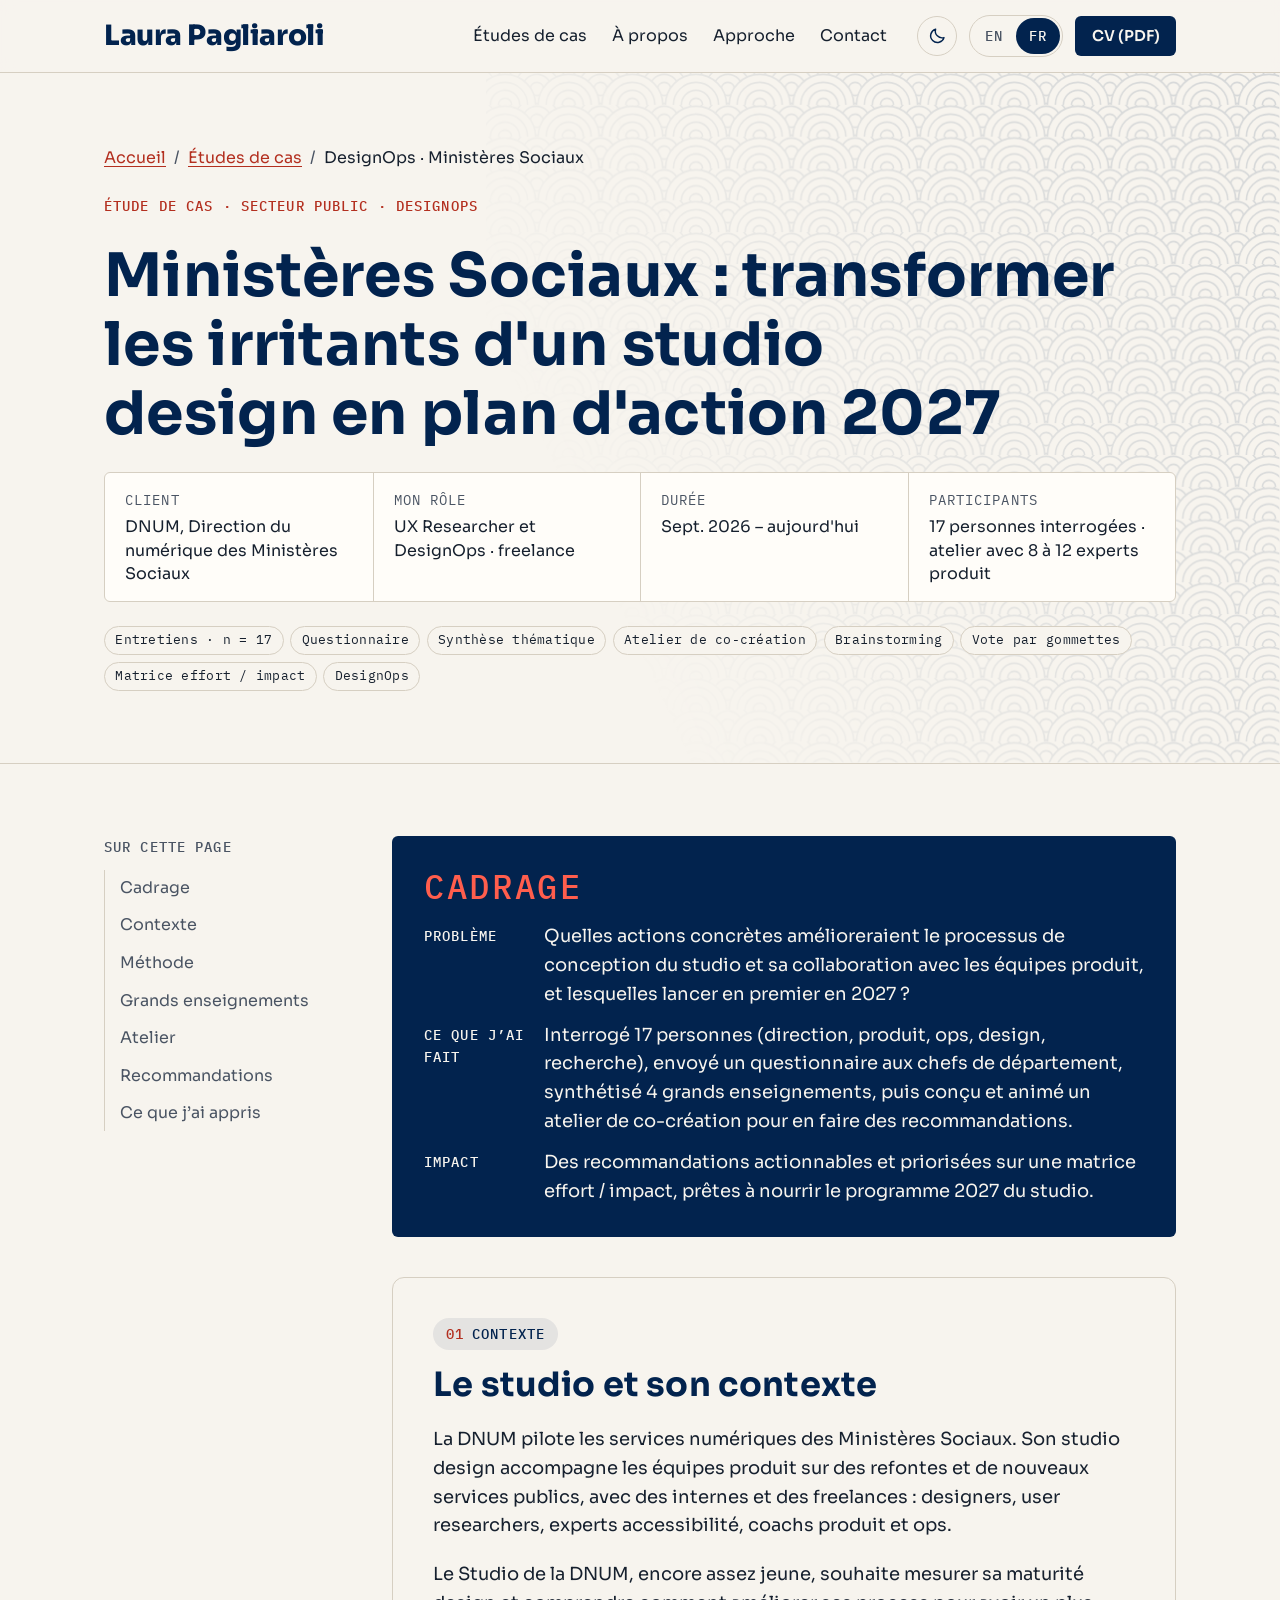
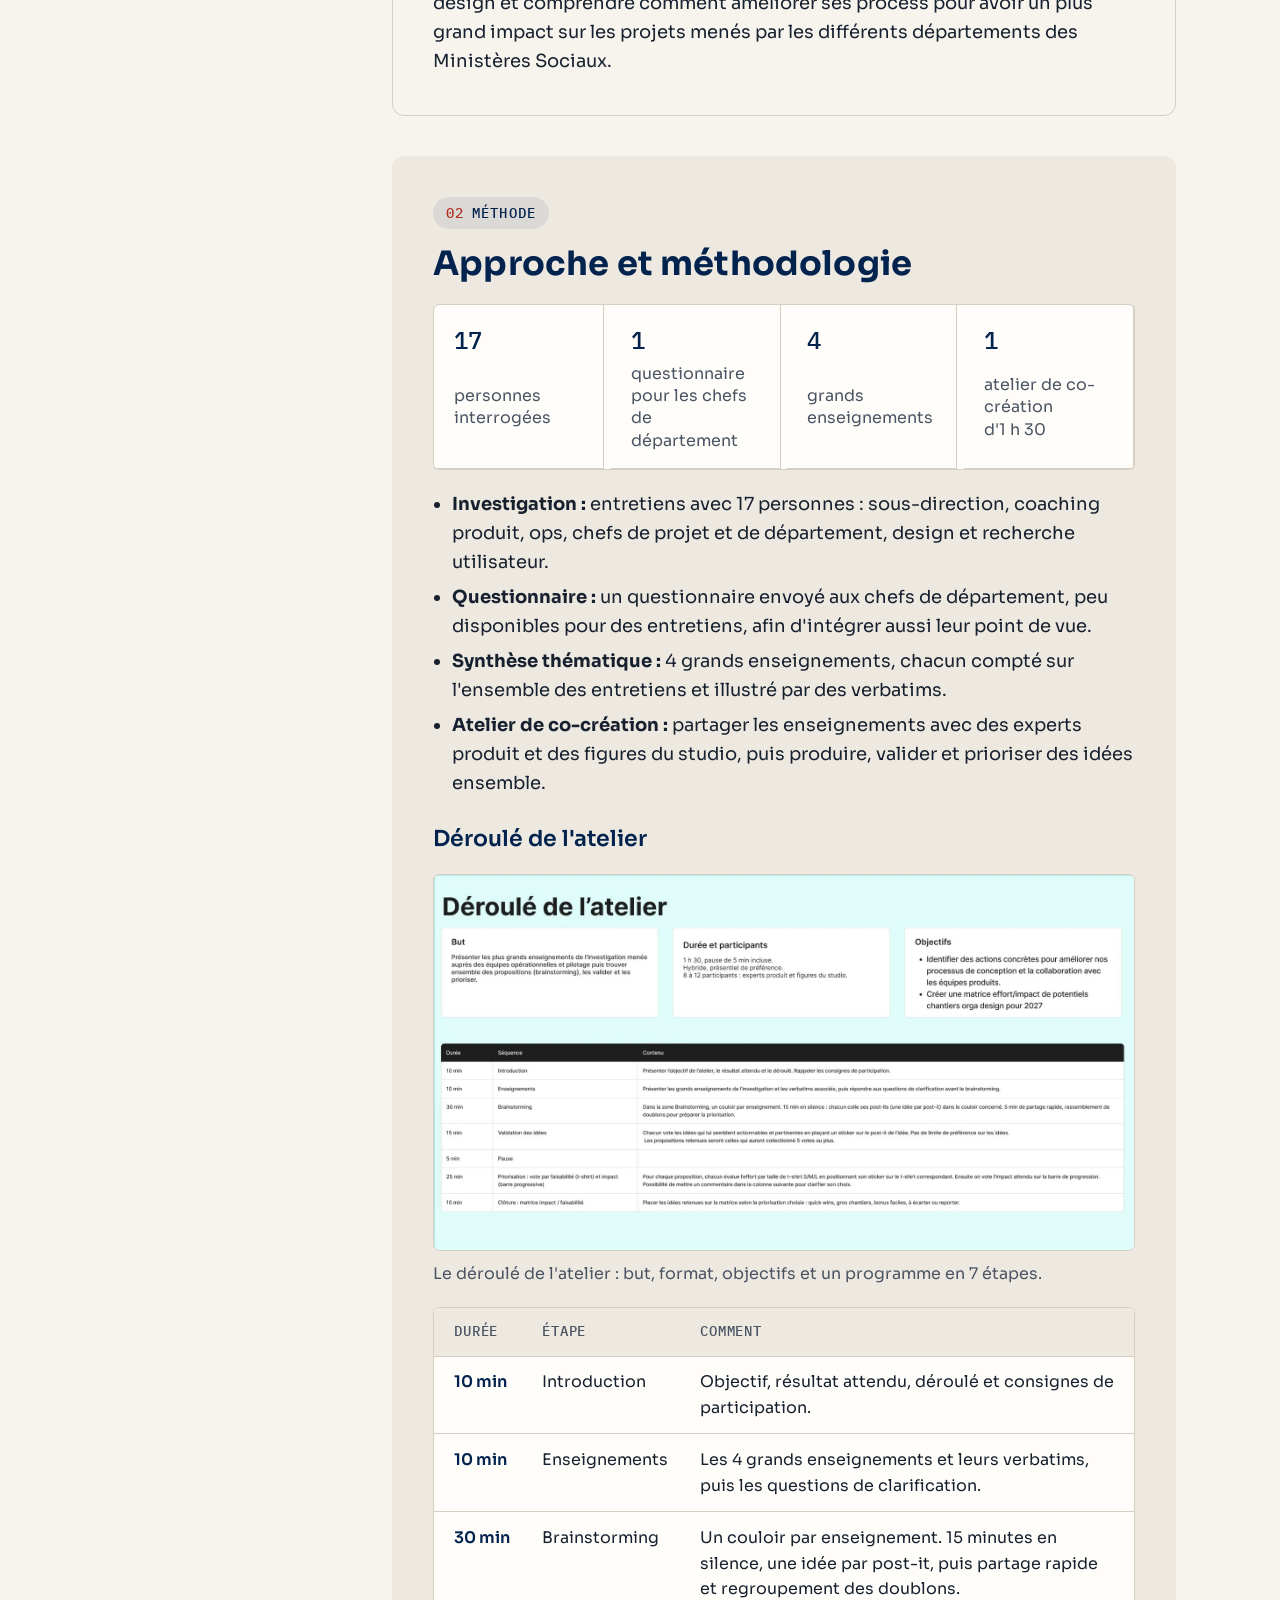
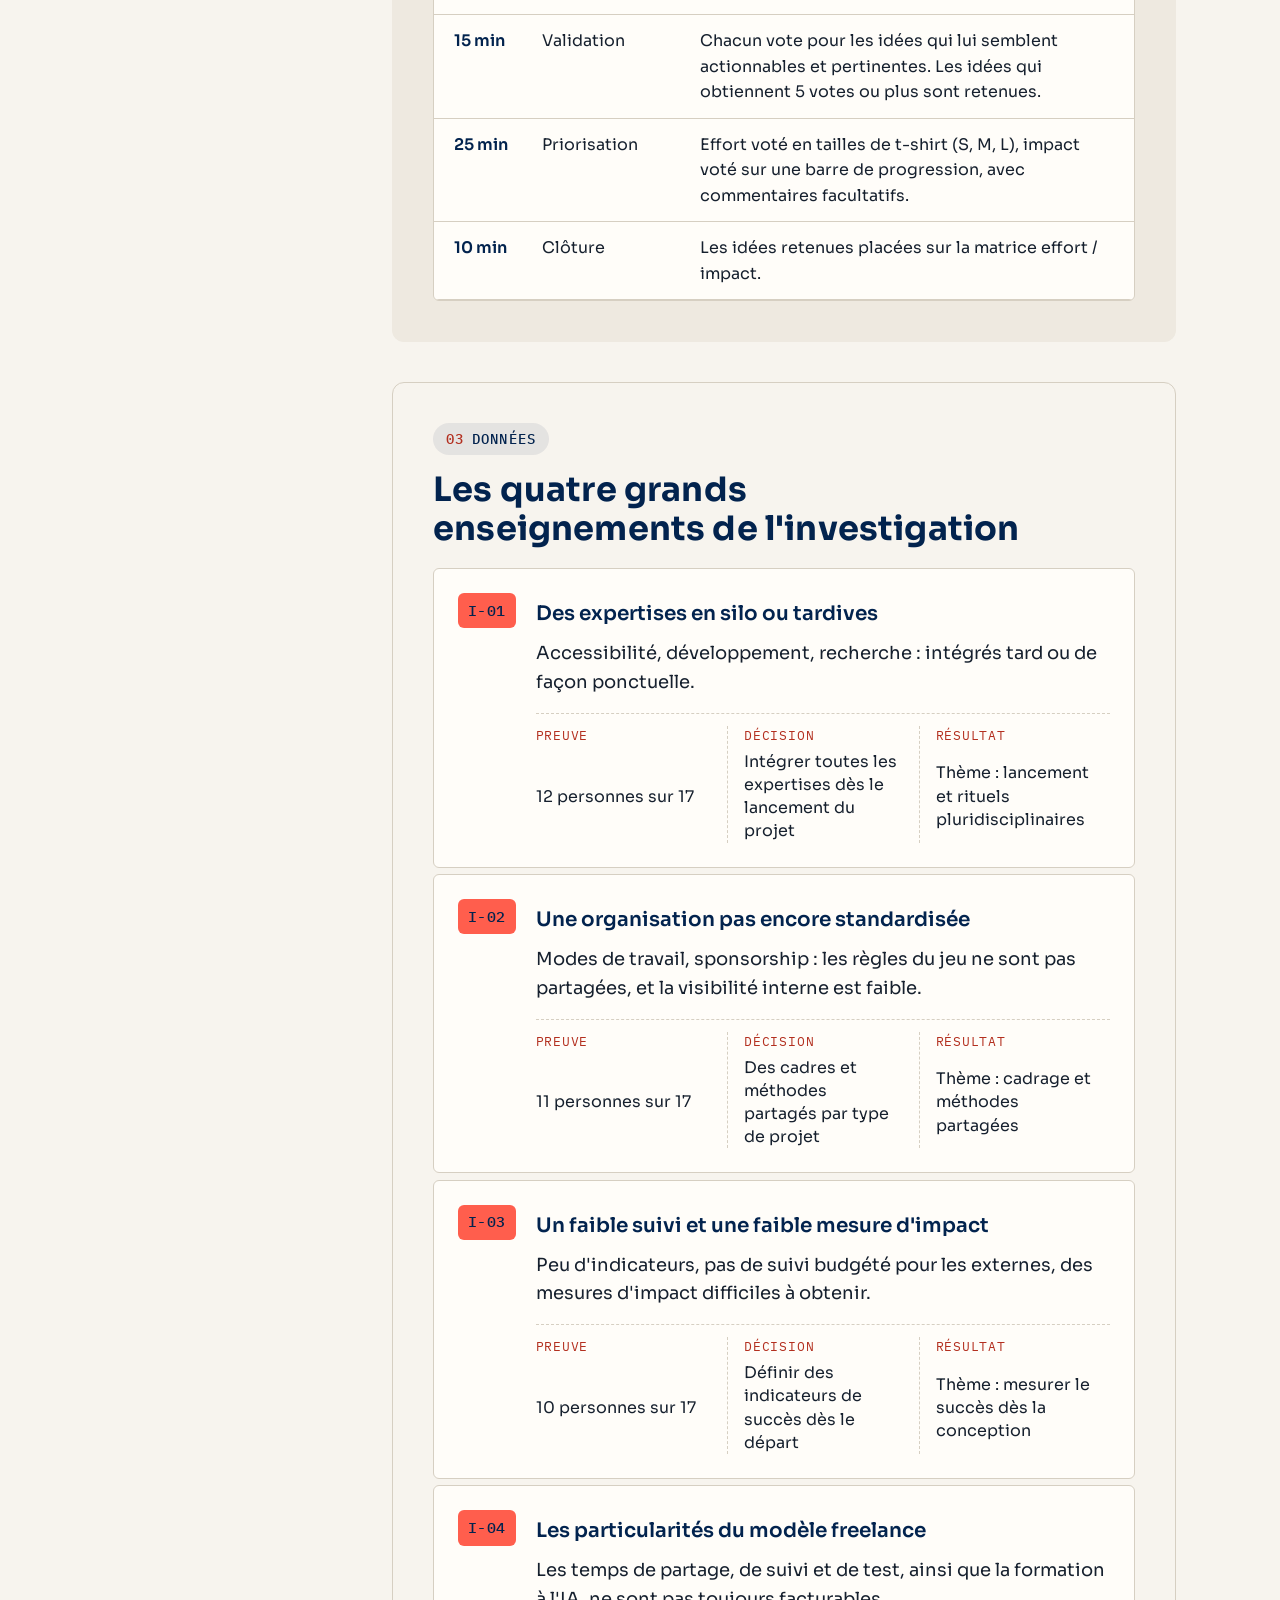
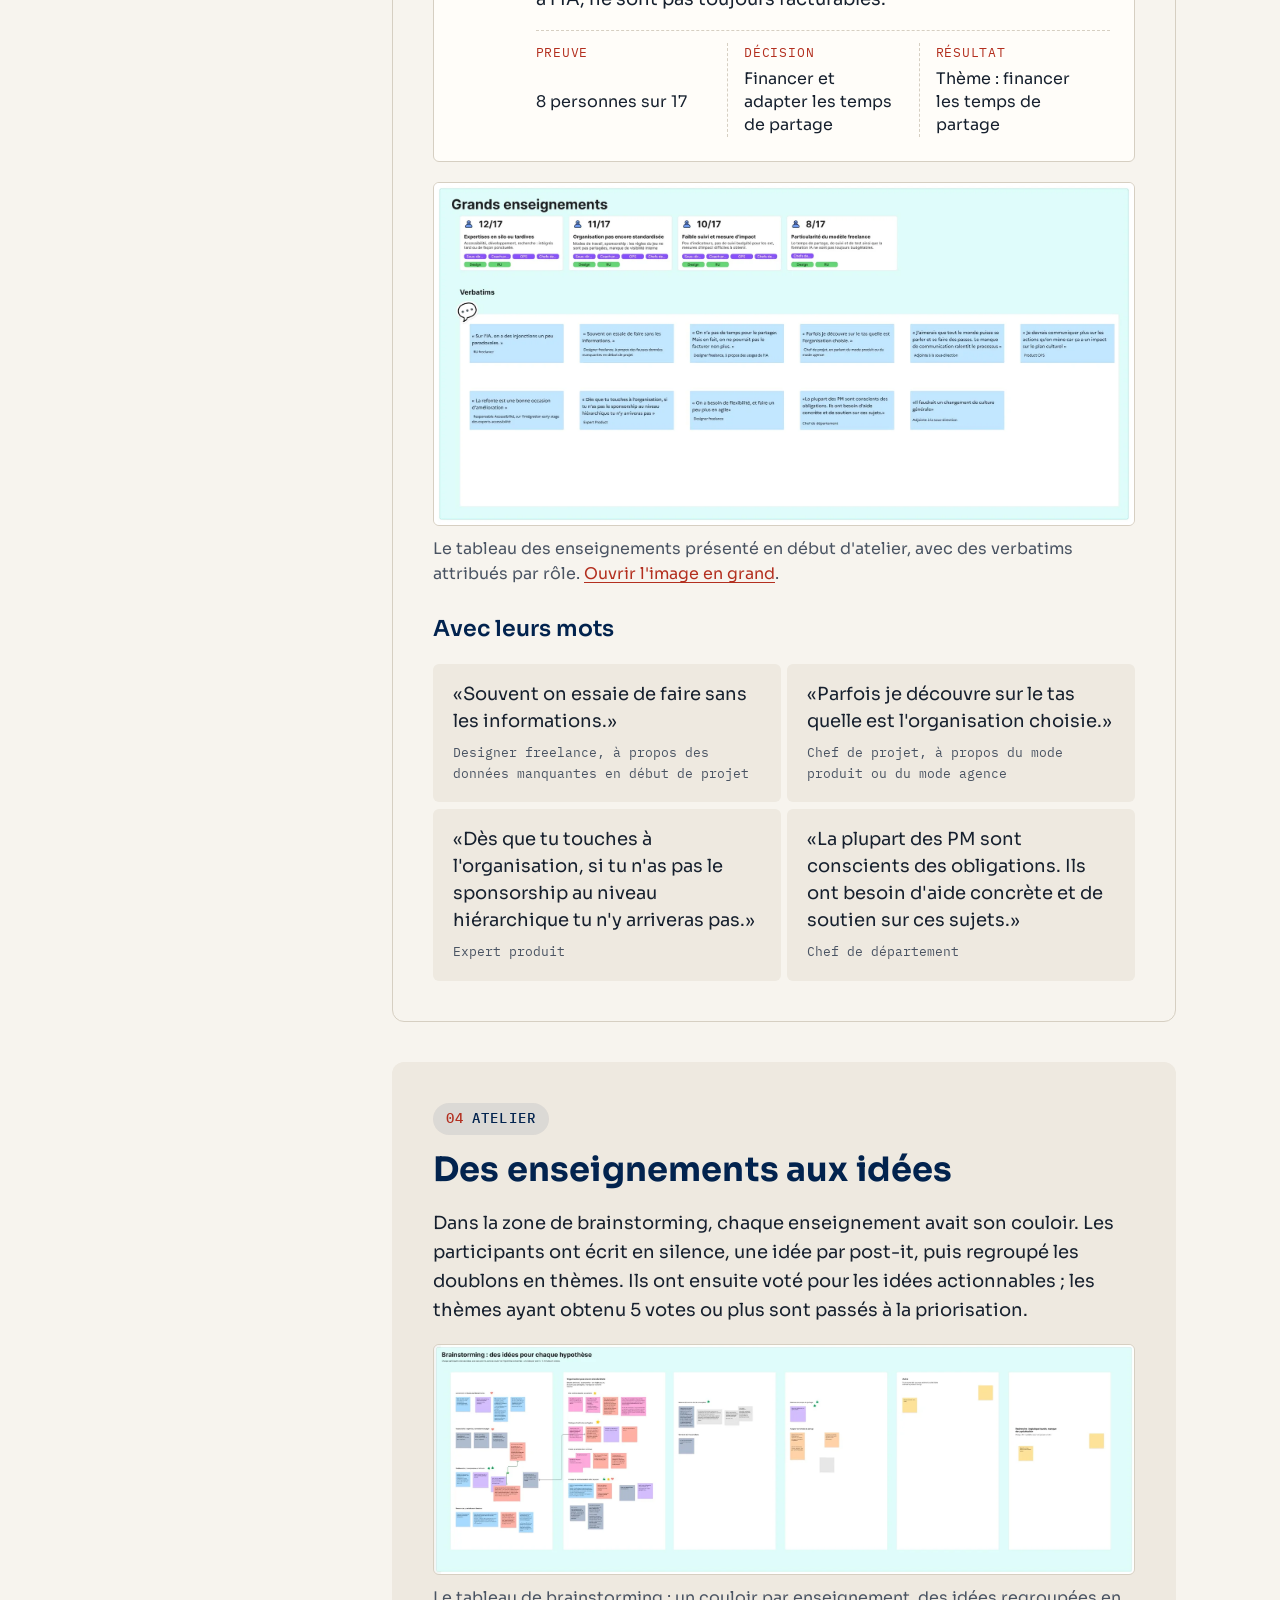
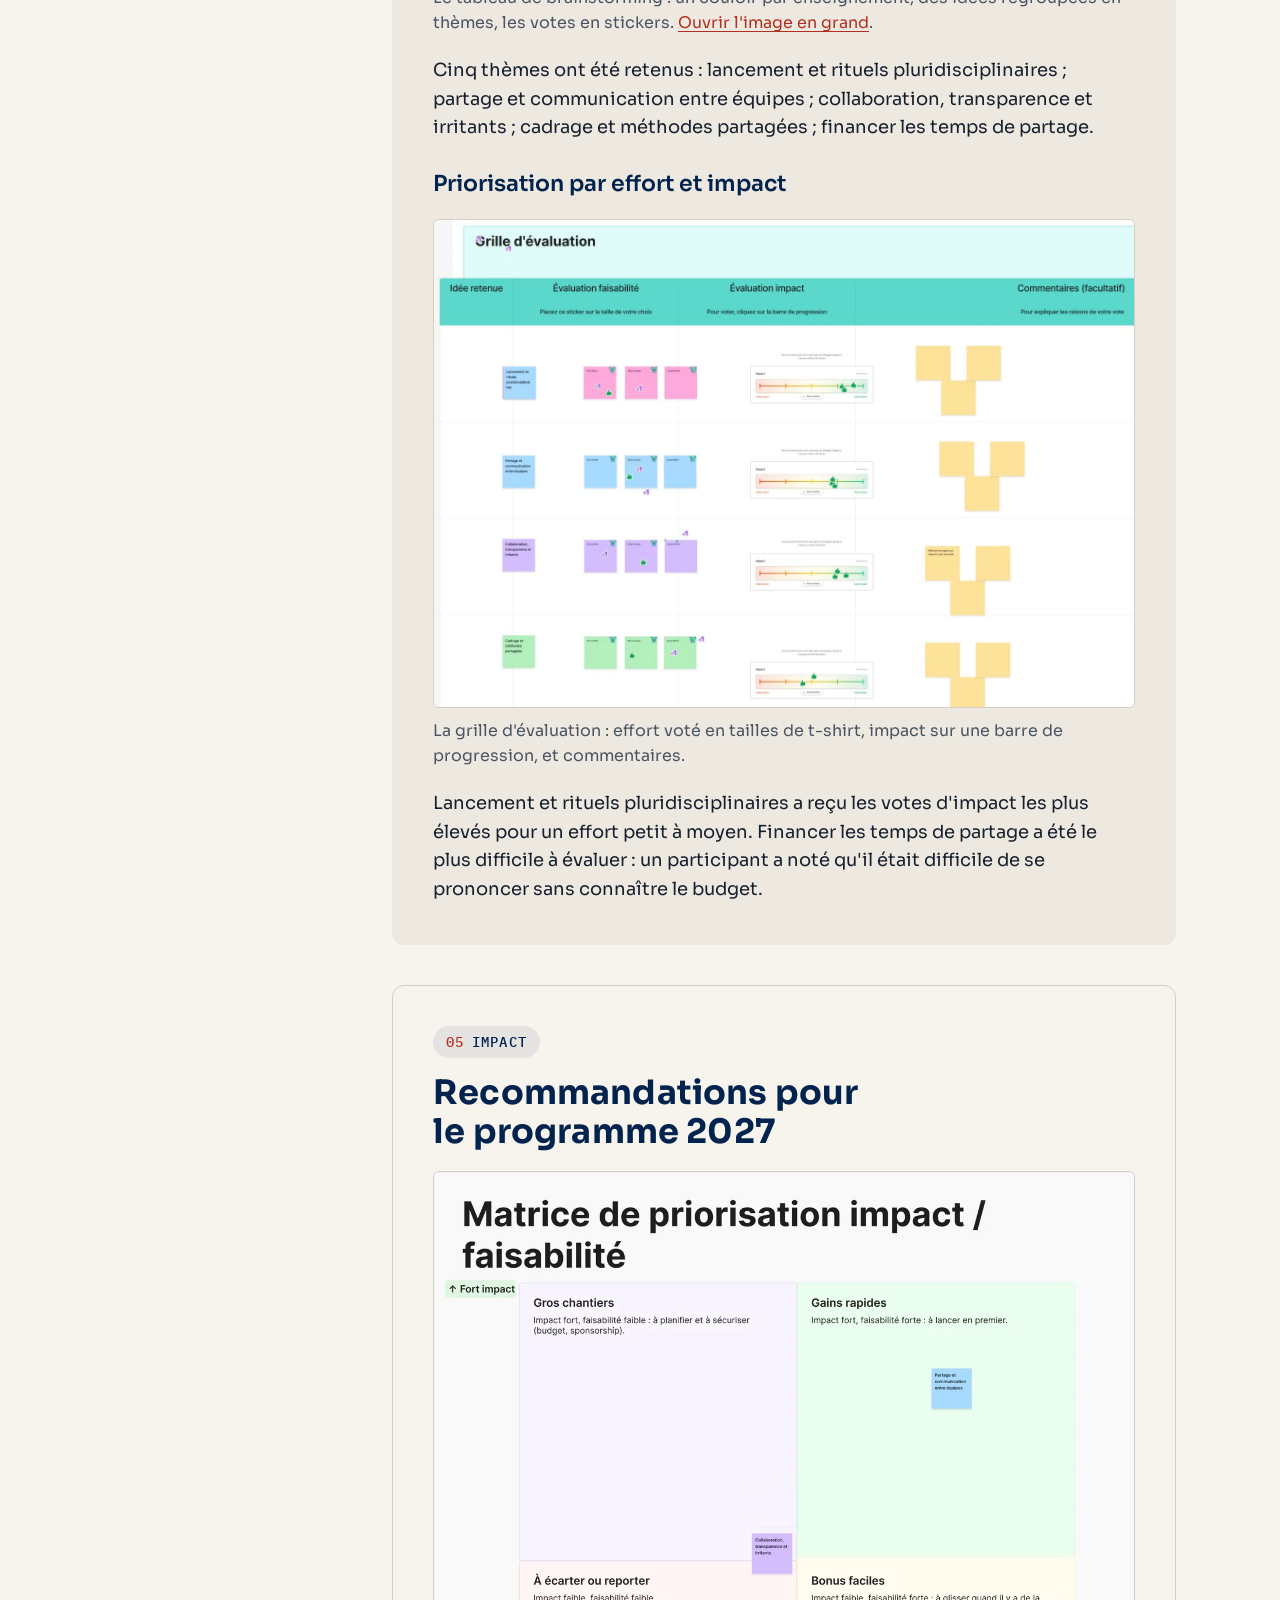
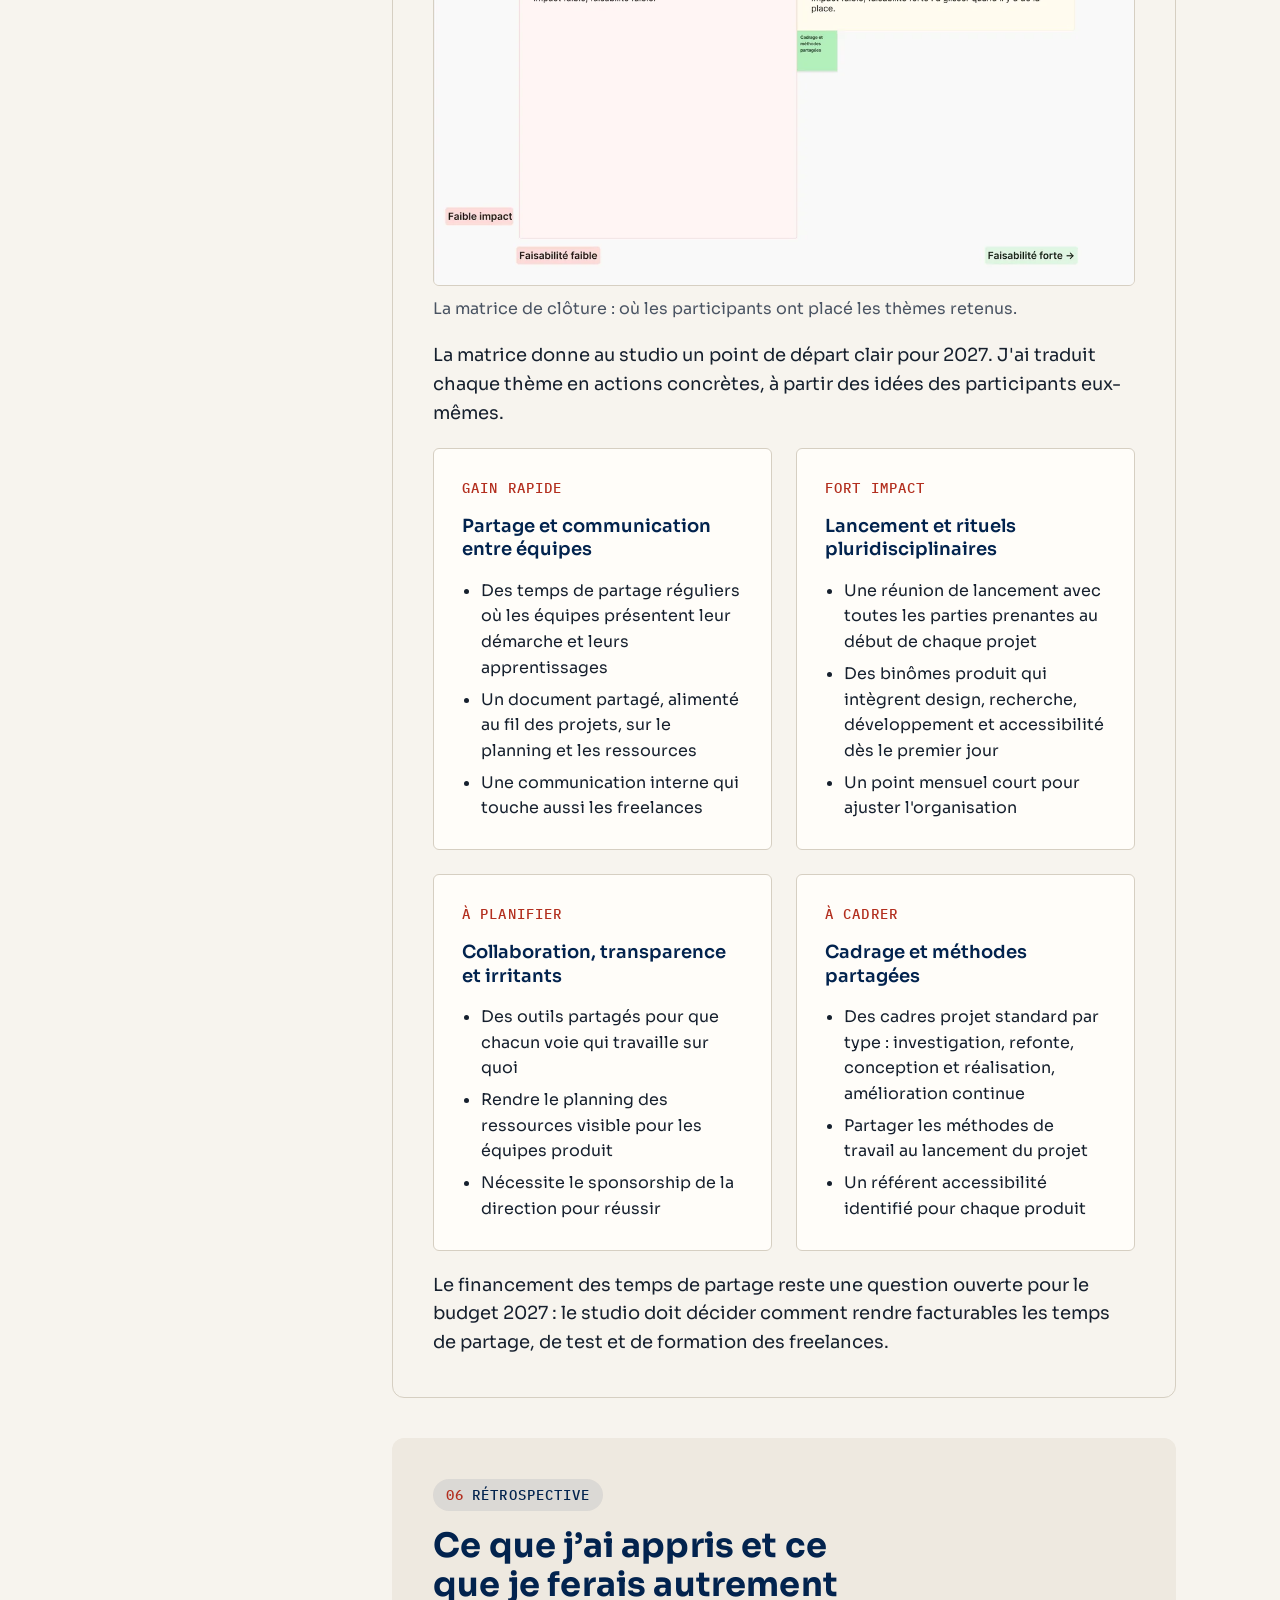
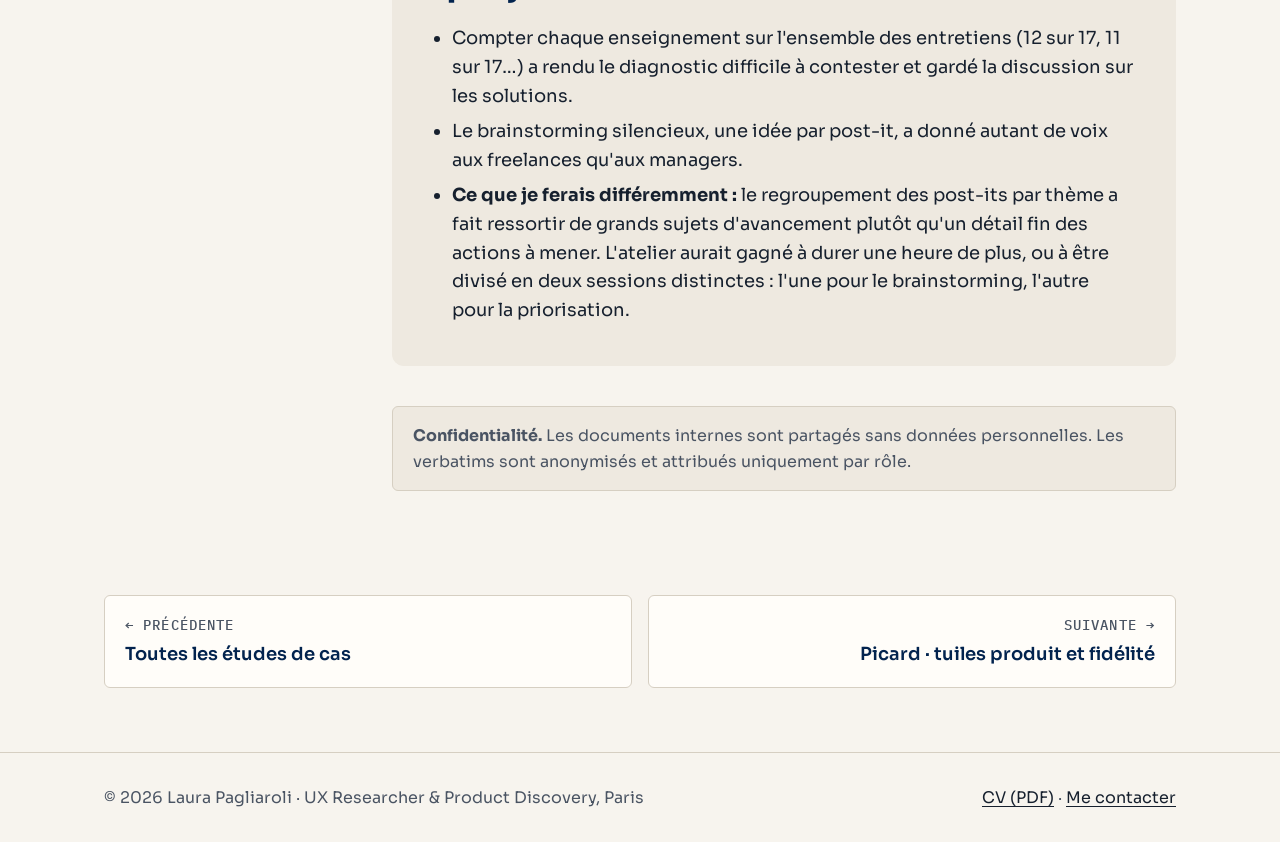
==== commit bbb1af7a: "Case studies: verbatim sections titled 'In their own words' Co-Authored-By: Claude Opus 5.5 <noreply" ====
--- a/case-studies/designops-ministeres-sociaux-fr.html
+++ b/case-studies/designops-ministeres-sociaux-fr.html
@@ -37,7 +37,7 @@
 <span class="visually-hidden" id="theme-toggle-label">Passer en mode sombre</span>
 </button><div aria-label="Langue" class="lang-switch" role="group"><a href="designops-ministeres-sociaux.html" hreflang="en" lang="en"><span aria-hidden="true">EN</span><span class="visually-hidden">English</span></a><a aria-current="true" href="designops-ministeres-sociaux-fr.html" hreflang="fr" lang="fr"><span aria-hidden="true">FR</span><span class="visually-hidden">Français</span></a></div>
 
-<a class="btn btn--primary btn--small" href="../assets/Laura_Pagliaroli_CV_UX_Researcher_EN.pdf">CV (PDF)</a></div>
+<a class="btn btn--primary btn--small btn--download" download="Laura_Pagliaroli_CV_UX_Researcher_EN.pdf" href="../assets/Laura_Pagliaroli_CV_UX_Researcher_EN.pdf">CV (PDF)</a></div>
 </div></header>
 <main id="main">
 <section aria-labelledby="cs-title" class="cs-hero"><div aria-hidden="true" class="waves"><svg focusable="false" preserveaspectratio="xMaxYMin slice" viewbox="0 0 800 520"><defs><pattern height="24" id="sg-cs" patternunits="userSpaceOnUse" width="48"><g class="scale"><circle cx="0" cy="12" r="23"></circle><circle cx="0" cy="12" r="17"></circle><circle cx="0" cy="12" r="11"></circle><circle cx="0" cy="12" r="5"></circle><circle cx="48" cy="12" r="23"></circle><circle cx="48" cy="12" r="17"></circle><circle cx="48" cy="12" r="11"></circle><circle cx="48" cy="12" r="5"></circle><circle cx="24" cy="24" r="23"></circle><circle cx="24" cy="24" r="17"></circle><circle cx="24" cy="24" r="11"></circle><circle cx="24" cy="24" r="5"></circle></g></pattern><lineargradient id="fade-cs" x1="1" x2="0" y1="0" y2="0.3"><stop offset="0" stop-color="#fff"></stop><stop offset="0.35" stop-color="#fff" stop-opacity="0.7"></stop><stop offset="0.8" stop-color="#fff" stop-opacity="0"></stop></lineargradient><mask id="m-cs"><rect fill="url(#fade-cs)" height="520" width="800"></rect></mask></defs><rect fill="url(#sg-cs)" height="520" mask="url(#m-cs)" width="800"></rect></svg></div>
@@ -52,7 +52,7 @@
 <nav aria-label="Sur cette page" class="toc"><p class="label">Sur cette page</p><ol><li><a href="#tldr">Cadrage</a></li><li><a href="#context">Contexte</a></li><li><a href="#approach">Méthode</a></li><li><a href="#synthesis">Grands enseignements</a></li><li><a href="#insights">Atelier</a></li><li><a href="#impact">Recommandations</a></li><li><a href="#learned">Ce que j’ai appris</a></li></ol></nav>
 <article class="cs-body">
 <section aria-labelledby="tldr-title" class="cs-section" id="tldr"><div class="tldr-box"><h2 class="label" id="tldr-title">Cadrage</h2><ol><li><b>Problème</b><span>Quelles actions concrètes amélioreraient le processus de conception du studio et sa collaboration avec les équipes produit, et lesquelles lancer en premier en 2027 ?</span></li><li><b>Ce que j’ai fait</b><span>Interrogé 17 personnes (direction, produit, ops, design, recherche), envoyé un questionnaire aux chefs de département, synthétisé 4 grands enseignements, puis conçu et animé un atelier de co-création pour en faire des recommandations.</span></li><li><b>Impact</b><span>Des recommandations actionnables et priorisées sur une matrice effort / impact, prêtes à nourrir le programme 2027 du studio.</span></li></ol></div></section>
-<section aria-labelledby="context-title" class="cs-section cs-panel" id="context"><p class="cs-kicker"><span aria-hidden="true">01</span> Contexte</p><h2 id="context-title">Le studio et son contexte</h2><p>La DNUM pilote les services numériques des Ministères Sociaux. Son studio design accompagne les équipes produit sur des refontes et de nouveaux services publics, avec des internes et des freelances : designers, user researchers, experts accessibilité, coachs produit et ops.</p><p>Le Studio de la DNUM, encore assez jeune, souhaite mesurer sa maturité design et comprendre comment améliorer ses process pour avoir un plus grand impact sur les projets menés par les différents départements des Ministères Sociaux.</p></section><section aria-labelledby="approach-title" class="cs-section cs-panel cs-panel--alt" id="approach"><p class="cs-kicker"><span aria-hidden="true">02</span> Méthode</p><h2 id="approach-title">Approche et méthodologie</h2><ul aria-label="La mission en chiffres" class="protocol"><li><strong>17</strong><span>personnes interrogées</span></li><li><strong>1</strong><span>questionnaire pour les chefs de département</span></li><li><strong>4</strong><span>grands enseignements</span></li><li><strong>1</strong><span>atelier de co-création d'1 h 30</span></li></ul><ul><li><strong>Investigation :</strong> entretiens avec 17 personnes : sous-direction, coaching produit, ops, chefs de projet et de département, design et recherche utilisateur.</li><li><strong>Questionnaire :</strong> un questionnaire envoyé aux chefs de département, peu disponibles pour des entretiens, afin d'intégrer aussi leur point de vue.</li><li><strong>Synthèse thématique :</strong> 4 grands enseignements, chacun compté sur l'ensemble des entretiens et illustré par des verbatims.</li><li><strong>Atelier de co-création :</strong> partager les enseignements avec des experts produit et des figures du studio, puis produire, valider et prioriser des idées ensemble.</li></ul><h3>Déroulé de l'atelier</h3><figure class="figure"><div class="figure__frame"><img alt="Déroulé de l'atelier. But : présenter les grands enseignements de l'investigation, puis trouver ensemble des propositions, les valider et les prioriser. Durée 1 h 30 avec une pause de 5 minutes, hybride, présentiel de préférence, 8 à 12 participants. Objectifs : identifier des actions concrètes pour améliorer les processus de conception et la collaboration avec les équipes produit, et créer une matrice effort / impact des chantiers d'organisation design pour 2027. Programme : introduction 10 minutes, enseignements 10, brainstorming 30, validation des idées 15, pause 5, priorisation par effort et impact 25, clôture avec la matrice 10." decoding="async" height="856" loading="lazy" src="../assets/dnum-workshop-plan.webp" width="1596"/></div><figcaption>Le déroulé de l'atelier : but, format, objectifs et un programme en 7 étapes.</figcaption></figure><div aria-label="Déroulé de l'atelier, tableau défilant" class="method-table-wrap" role="region" tabindex="0"><table class="method-table"><caption class="visually-hidden">Déroulé de l'atelier</caption><thead><tr><th scope="col">Durée</th><th scope="col">Étape</th><th scope="col">Comment</th></tr></thead><tbody><tr><td>10 min</td><td>Introduction</td><td>Objectif, résultat attendu, déroulé et consignes de participation.</td></tr><tr><td>10 min</td><td>Enseignements</td><td>Les 4 grands enseignements et leurs verbatims, puis les questions de clarification.</td></tr><tr><td>30 min</td><td>Brainstorming</td><td>Un couloir par enseignement. 15 minutes en silence, une idée par post-it, puis partage rapide et regroupement des doublons.</td></tr><tr><td>15 min</td><td>Validation</td><td>Chacun vote pour les idées qui lui semblent actionnables et pertinentes. Les idées qui obtiennent 5 votes ou plus sont retenues.</td></tr><tr><td>25 min</td><td>Priorisation</td><td>Effort voté en tailles de t-shirt (S, M, L), impact voté sur une barre de progression, avec commentaires facultatifs.</td></tr><tr><td>10 min</td><td>Clôture</td><td>Les idées retenues placées sur la matrice effort / impact.</td></tr></tbody></table></div></section><section aria-labelledby="synthesis-title" class="cs-section cs-panel" id="synthesis"><p class="cs-kicker"><span aria-hidden="true">03</span> Données</p><h2 id="synthesis-title">Les quatre grands enseignements de l'investigation</h2><ol class="insights"><li class="insight"><span aria-hidden="true" class="insight__id">I-01</span><div class="insight__body"><h3><span class="visually-hidden">Insight 1 : </span>Des expertises en silo ou tardives</h3><p>Accessibilité, développement, recherche : intégrés tard ou de façon ponctuelle.</p><dl class="chain"><div><dt>Preuve</dt><dd>12 personnes sur 17</dd></div><div><dt>Décision</dt><dd>Intégrer toutes les expertises dès le lancement du projet</dd></div><div><dt>Résultat</dt><dd>Thème : lancement et rituels pluridisciplinaires</dd></div></dl></div></li><li class="insight"><span aria-hidden="true" class="insight__id">I-02</span><div class="insight__body"><h3><span class="visually-hidden">Insight 2 : </span>Une organisation pas encore standardisée</h3><p>Modes de travail, sponsorship : les règles du jeu ne sont pas partagées, et la visibilité interne est faible.</p><dl class="chain"><div><dt>Preuve</dt><dd>11 personnes sur 17</dd></div><div><dt>Décision</dt><dd>Des cadres et méthodes partagés par type de projet</dd></div><div><dt>Résultat</dt><dd>Thème : cadrage et méthodes partagées</dd></div></dl></div></li><li class="insight"><span aria-hidden="true" class="insight__id">I-03</span><div class="insight__body"><h3><span class="visually-hidden">Insight 3 : </span>Un faible suivi et une faible mesure d'impact</h3><p>Peu d'indicateurs, pas de suivi budgété pour les externes, des mesures d'impact difficiles à obtenir.</p><dl class="chain"><div><dt>Preuve</dt><dd>10 personnes sur 17</dd></div><div><dt>Décision</dt><dd>Définir des indicateurs de succès dès le départ</dd></div><div><dt>Résultat</dt><dd>Thème : mesurer le succès dès la conception</dd></div></dl></div></li><li class="insight"><span aria-hidden="true" class="insight__id">I-04</span><div class="insight__body"><h3><span class="visually-hidden">Insight 4 : </span>Les particularités du modèle freelance</h3><p>Les temps de partage, de suivi et de test, ainsi que la formation à l'IA, ne sont pas toujours facturables.</p><dl class="chain"><div><dt>Preuve</dt><dd>8 personnes sur 17</dd></div><div><dt>Décision</dt><dd>Financer et adapter les temps de partage</dd></div><div><dt>Résultat</dt><dd>Thème : financer les temps de partage</dd></div></dl></div></li></ol><figure class="figure"><div class="figure__frame"><img alt="Tableau Grands enseignements : quatre cartes avec leur fréquence (12, 11, 10 et 8 sur 17) et les rôles concernés (sous-direction, coachs produit, ops, chefs de projet, design, recherche). En dessous, onze verbatims attribués uniquement par rôle." decoding="async" height="881" loading="lazy" src="../assets/dnum-key-findings.webp" width="1800"/></div><figcaption>Le tableau des enseignements présenté en début d'atelier, avec des verbatims attribués par rôle. <a href="../assets/dnum-key-findings.webp">Ouvrir l'image en grand</a>.</figcaption></figure><h3>Ce qu'ils ont dit</h3><ul class="verbatims"><li><q>Souvent on essaie de faire sans les informations.</q><span>Designer freelance, à propos des données manquantes en début de projet</span></li><li><q>Parfois je découvre sur le tas quelle est l'organisation choisie.</q><span>Chef de projet, à propos du mode produit ou du mode agence</span></li><li><q>Dès que tu touches à l'organisation, si tu n'as pas le sponsorship au niveau hiérarchique tu n'y arriveras pas.</q><span>Expert produit</span></li><li><q>La plupart des PM sont conscients des obligations. Ils ont besoin d'aide concrète et de soutien sur ces sujets.</q><span>Chef de département</span></li></ul></section><section aria-labelledby="insights-title" class="cs-section cs-panel cs-panel--alt" id="insights"><p class="cs-kicker"><span aria-hidden="true">04</span> Atelier</p><h2 id="insights-title">Des enseignements aux idées</h2><p>Dans la zone de brainstorming, chaque enseignement avait son couloir. Les participants ont écrit en silence, une idée par post-it, puis regroupé les doublons en thèmes. Ils ont ensuite voté pour les idées actionnables ; les thèmes ayant obtenu 5 votes ou plus sont passés à la priorisation.</p><figure class="figure"><div class="figure__frame"><img alt="Tableau de brainstorming avec un couloir par enseignement, rempli de post-its de couleur regroupés en thèmes : lancement et rituels pluridisciplinaires, accessibilité, collaboration et transparence, cadrage et méthodes partagées, partage et communication entre équipes, mesure du succès dès la conception, financement des temps de partage. Les stickers indiquent les votes." decoding="async" height="653" loading="lazy" src="../assets/dnum-brainstorming.webp" width="2000"/></div><figcaption>Le tableau de brainstorming : un couloir par enseignement, des idées regroupées en thèmes, les votes en stickers. <a href="../assets/dnum-brainstorming.webp">Ouvrir l'image en grand</a>.</figcaption></figure><p>Cinq thèmes ont été retenus : lancement et rituels pluridisciplinaires ; partage et communication entre équipes ; collaboration, transparence et irritants ; cadrage et méthodes partagées ; financer les temps de partage.</p><h3>Priorisation par effort et impact</h3><figure class="figure"><div class="figure__frame"><img alt="Grille d'évaluation. Pour chaque idée retenue, les participants placent un sticker sur un t-shirt d'effort petit, moyen ou grand et votent sur une barre d'impact de faible à fort, avec des commentaires facultatifs. Lancement et rituels pluridisciplinaires obtient les votes d'impact les plus élevés pour un effort petit à moyen ; financer les temps de partage reçoit un point d'interrogation sur l'effort." decoding="async" height="1030" loading="lazy" src="../assets/dnum-evaluation-grid.webp" width="1480"/></div><figcaption>La grille d'évaluation : effort voté en tailles de t-shirt, impact sur une barre de progression, et commentaires.</figcaption></figure><p>Lancement et rituels pluridisciplinaires a reçu les votes d'impact les plus élevés pour un effort petit à moyen. Financer les temps de partage a été le plus difficile à évaluer : un participant a noté qu'il était difficile de se prononcer sans connaître le budget.</p></section><section aria-labelledby="impact-title" class="cs-section cs-panel" id="impact"><p class="cs-kicker"><span aria-hidden="true">05</span> Impact</p><h2 id="impact-title">Recommandations pour le programme 2027</h2><figure class="figure"><div class="figure__frame"><img alt="Matrice impact et faisabilité en quatre zones : gros chantiers, gains rapides, bonus faciles, à écarter ou reporter. Partage et communication entre équipes est dans les gains rapides. Collaboration, transparence et irritants est à la limite entre gros chantiers et à écarter ou reporter. Cadrage et méthodes partagées est en bordure des bonus faciles." decoding="async" height="1222" loading="lazy" src="../assets/dnum-matrix.webp" width="1200"/></div><figcaption>La matrice de clôture : où les participants ont placé les thèmes retenus.</figcaption></figure><p>La matrice donne au studio un point de départ clair pour 2027. J'ai traduit chaque thème en actions concrètes, à partir des idées des participants eux-mêmes.</p><div class="offers"><article class="offer"><p class="label label--coral">Gain rapide</p><h4>Partage et communication entre équipes</h4><ul><li>Des temps de partage réguliers où les équipes présentent leur démarche et leurs apprentissages</li><li>Un document partagé, alimenté au fil des projets, sur le planning et les ressources</li><li>Une communication interne qui touche aussi les freelances</li></ul></article><article class="offer"><p class="label label--coral">Fort impact</p><h4>Lancement et rituels pluridisciplinaires</h4><ul><li>Une réunion de lancement avec toutes les parties prenantes au début de chaque projet</li><li>Des binômes produit qui intègrent design, recherche, développement et accessibilité dès le premier jour</li><li>Un point mensuel court pour ajuster l'organisation</li></ul></article><article class="offer"><p class="label label--coral">À planifier</p><h4>Collaboration, transparence et irritants</h4><ul><li>Des outils partagés pour que chacun voie qui travaille sur quoi</li><li>Rendre le planning des ressources visible pour les équipes produit</li><li>Nécessite le sponsorship de la direction pour réussir</li></ul></article><article class="offer"><p class="label label--coral">À cadrer</p><h4>Cadrage et méthodes partagées</h4><ul><li>Des cadres projet standard par type : investigation, refonte, conception et réalisation, amélioration continue</li><li>Partager les méthodes de travail au lancement du projet</li><li>Un référent accessibilité identifié pour chaque produit</li></ul></article></div><p>Le financement des temps de partage reste une question ouverte pour le budget 2027 : le studio doit décider comment rendre facturables les temps de partage, de test et de formation des freelances.</p></section><section aria-labelledby="learned-title" class="cs-section cs-panel cs-panel--alt" id="learned"><p class="cs-kicker"><span aria-hidden="true">06</span> Rétrospective</p><h2 id="learned-title">Ce que j’ai appris et ce que je ferais autrement</h2><ul><li>Compter chaque enseignement sur l'ensemble des entretiens (12 sur 17, 11 sur 17…) a rendu le diagnostic difficile à contester et gardé la discussion sur les solutions.</li><li>Le brainstorming silencieux, une idée par post-it, a donné autant de voix aux freelances qu'aux managers.</li><li><strong>Ce que je ferais différemment :</strong> le regroupement des post-its par thème a fait ressortir de grands sujets d'avancement plutôt qu'un détail fin des actions à mener. L'atelier aurait gagné à durer une heure de plus, ou à être divisé en deux sessions distinctes : l'une pour le brainstorming, l'autre pour la priorisation.</li></ul></section>
+<section aria-labelledby="context-title" class="cs-section cs-panel" id="context"><p class="cs-kicker"><span aria-hidden="true">01</span> Contexte</p><h2 id="context-title">Le studio et son contexte</h2><p>La DNUM pilote les services numériques des Ministères Sociaux. Son studio design accompagne les équipes produit sur des refontes et de nouveaux services publics, avec des internes et des freelances : designers, user researchers, experts accessibilité, coachs produit et ops.</p><p>Le Studio de la DNUM, encore assez jeune, souhaite mesurer sa maturité design et comprendre comment améliorer ses process pour avoir un plus grand impact sur les projets menés par les différents départements des Ministères Sociaux.</p></section><section aria-labelledby="approach-title" class="cs-section cs-panel cs-panel--alt" id="approach"><p class="cs-kicker"><span aria-hidden="true">02</span> Méthode</p><h2 id="approach-title">Approche et méthodologie</h2><ul aria-label="La mission en chiffres" class="protocol"><li><strong>17</strong><span>personnes interrogées</span></li><li><strong>1</strong><span>questionnaire pour les chefs de département</span></li><li><strong>4</strong><span>grands enseignements</span></li><li><strong>1</strong><span>atelier de co-création d'1 h 30</span></li></ul><ul><li><strong>Investigation :</strong> entretiens avec 17 personnes : sous-direction, coaching produit, ops, chefs de projet et de département, design et recherche utilisateur.</li><li><strong>Questionnaire :</strong> un questionnaire envoyé aux chefs de département, peu disponibles pour des entretiens, afin d'intégrer aussi leur point de vue.</li><li><strong>Synthèse thématique :</strong> 4 grands enseignements, chacun compté sur l'ensemble des entretiens et illustré par des verbatims.</li><li><strong>Atelier de co-création :</strong> partager les enseignements avec des experts produit et des figures du studio, puis produire, valider et prioriser des idées ensemble.</li></ul><h3>Déroulé de l'atelier</h3><figure class="figure"><div class="figure__frame"><img alt="Déroulé de l'atelier. But : présenter les grands enseignements de l'investigation, puis trouver ensemble des propositions, les valider et les prioriser. Durée 1 h 30 avec une pause de 5 minutes, hybride, présentiel de préférence, 8 à 12 participants. Objectifs : identifier des actions concrètes pour améliorer les processus de conception et la collaboration avec les équipes produit, et créer une matrice effort / impact des chantiers d'organisation design pour 2027. Programme : introduction 10 minutes, enseignements 10, brainstorming 30, validation des idées 15, pause 5, priorisation par effort et impact 25, clôture avec la matrice 10." decoding="async" height="856" loading="lazy" src="../assets/dnum-workshop-plan.webp" width="1596"/></div><figcaption>Le déroulé de l'atelier : but, format, objectifs et un programme en 7 étapes.</figcaption></figure><div aria-label="Déroulé de l'atelier, tableau défilant" class="method-table-wrap" role="region" tabindex="0"><table class="method-table"><caption class="visually-hidden">Déroulé de l'atelier</caption><thead><tr><th scope="col">Durée</th><th scope="col">Étape</th><th scope="col">Comment</th></tr></thead><tbody><tr><td>10 min</td><td>Introduction</td><td>Objectif, résultat attendu, déroulé et consignes de participation.</td></tr><tr><td>10 min</td><td>Enseignements</td><td>Les 4 grands enseignements et leurs verbatims, puis les questions de clarification.</td></tr><tr><td>30 min</td><td>Brainstorming</td><td>Un couloir par enseignement. 15 minutes en silence, une idée par post-it, puis partage rapide et regroupement des doublons.</td></tr><tr><td>15 min</td><td>Validation</td><td>Chacun vote pour les idées qui lui semblent actionnables et pertinentes. Les idées qui obtiennent 5 votes ou plus sont retenues.</td></tr><tr><td>25 min</td><td>Priorisation</td><td>Effort voté en tailles de t-shirt (S, M, L), impact voté sur une barre de progression, avec commentaires facultatifs.</td></tr><tr><td>10 min</td><td>Clôture</td><td>Les idées retenues placées sur la matrice effort / impact.</td></tr></tbody></table></div></section><section aria-labelledby="synthesis-title" class="cs-section cs-panel" id="synthesis"><p class="cs-kicker"><span aria-hidden="true">03</span> Données</p><h2 id="synthesis-title">Les quatre grands enseignements de l'investigation</h2><ol class="insights"><li class="insight"><span aria-hidden="true" class="insight__id">I-01</span><div class="insight__body"><h3><span class="visually-hidden">Insight 1 : </span>Des expertises en silo ou tardives</h3><p>Accessibilité, développement, recherche : intégrés tard ou de façon ponctuelle.</p><dl class="chain"><div><dt>Preuve</dt><dd>12 personnes sur 17</dd></div><div><dt>Décision</dt><dd>Intégrer toutes les expertises dès le lancement du projet</dd></div><div><dt>Résultat</dt><dd>Thème : lancement et rituels pluridisciplinaires</dd></div></dl></div></li><li class="insight"><span aria-hidden="true" class="insight__id">I-02</span><div class="insight__body"><h3><span class="visually-hidden">Insight 2 : </span>Une organisation pas encore standardisée</h3><p>Modes de travail, sponsorship : les règles du jeu ne sont pas partagées, et la visibilité interne est faible.</p><dl class="chain"><div><dt>Preuve</dt><dd>11 personnes sur 17</dd></div><div><dt>Décision</dt><dd>Des cadres et méthodes partagés par type de projet</dd></div><div><dt>Résultat</dt><dd>Thème : cadrage et méthodes partagées</dd></div></dl></div></li><li class="insight"><span aria-hidden="true" class="insight__id">I-03</span><div class="insight__body"><h3><span class="visually-hidden">Insight 3 : </span>Un faible suivi et une faible mesure d'impact</h3><p>Peu d'indicateurs, pas de suivi budgété pour les externes, des mesures d'impact difficiles à obtenir.</p><dl class="chain"><div><dt>Preuve</dt><dd>10 personnes sur 17</dd></div><div><dt>Décision</dt><dd>Définir des indicateurs de succès dès le départ</dd></div><div><dt>Résultat</dt><dd>Thème : mesurer le succès dès la conception</dd></div></dl></div></li><li class="insight"><span aria-hidden="true" class="insight__id">I-04</span><div class="insight__body"><h3><span class="visually-hidden">Insight 4 : </span>Les particularités du modèle freelance</h3><p>Les temps de partage, de suivi et de test, ainsi que la formation à l'IA, ne sont pas toujours facturables.</p><dl class="chain"><div><dt>Preuve</dt><dd>8 personnes sur 17</dd></div><div><dt>Décision</dt><dd>Financer et adapter les temps de partage</dd></div><div><dt>Résultat</dt><dd>Thème : financer les temps de partage</dd></div></dl></div></li></ol><figure class="figure"><div class="figure__frame"><img alt="Tableau Grands enseignements : quatre cartes avec leur fréquence (12, 11, 10 et 8 sur 17) et les rôles concernés (sous-direction, coachs produit, ops, chefs de projet, design, recherche). En dessous, onze verbatims attribués uniquement par rôle." decoding="async" height="881" loading="lazy" src="../assets/dnum-key-findings.webp" width="1800"/></div><figcaption>Le tableau des enseignements présenté en début d'atelier, avec des verbatims attribués par rôle. <a href="../assets/dnum-key-findings.webp">Ouvrir l'image en grand</a>.</figcaption></figure><h3>Avec leurs mots</h3><ul class="verbatims"><li><q>Souvent on essaie de faire sans les informations.</q><span>Designer freelance, à propos des données manquantes en début de projet</span></li><li><q>Parfois je découvre sur le tas quelle est l'organisation choisie.</q><span>Chef de projet, à propos du mode produit ou du mode agence</span></li><li><q>Dès que tu touches à l'organisation, si tu n'as pas le sponsorship au niveau hiérarchique tu n'y arriveras pas.</q><span>Expert produit</span></li><li><q>La plupart des PM sont conscients des obligations. Ils ont besoin d'aide concrète et de soutien sur ces sujets.</q><span>Chef de département</span></li></ul></section><section aria-labelledby="insights-title" class="cs-section cs-panel cs-panel--alt" id="insights"><p class="cs-kicker"><span aria-hidden="true">04</span> Atelier</p><h2 id="insights-title">Des enseignements aux idées</h2><p>Dans la zone de brainstorming, chaque enseignement avait son couloir. Les participants ont écrit en silence, une idée par post-it, puis regroupé les doublons en thèmes. Ils ont ensuite voté pour les idées actionnables ; les thèmes ayant obtenu 5 votes ou plus sont passés à la priorisation.</p><figure class="figure"><div class="figure__frame"><img alt="Tableau de brainstorming avec un couloir par enseignement, rempli de post-its de couleur regroupés en thèmes : lancement et rituels pluridisciplinaires, accessibilité, collaboration et transparence, cadrage et méthodes partagées, partage et communication entre équipes, mesure du succès dès la conception, financement des temps de partage. Les stickers indiquent les votes." decoding="async" height="653" loading="lazy" src="../assets/dnum-brainstorming.webp" width="2000"/></div><figcaption>Le tableau de brainstorming : un couloir par enseignement, des idées regroupées en thèmes, les votes en stickers. <a href="../assets/dnum-brainstorming.webp">Ouvrir l'image en grand</a>.</figcaption></figure><p>Cinq thèmes ont été retenus : lancement et rituels pluridisciplinaires ; partage et communication entre équipes ; collaboration, transparence et irritants ; cadrage et méthodes partagées ; financer les temps de partage.</p><h3>Priorisation par effort et impact</h3><figure class="figure"><div class="figure__frame"><img alt="Grille d'évaluation. Pour chaque idée retenue, les participants placent un sticker sur un t-shirt d'effort petit, moyen ou grand et votent sur une barre d'impact de faible à fort, avec des commentaires facultatifs. Lancement et rituels pluridisciplinaires obtient les votes d'impact les plus élevés pour un effort petit à moyen ; financer les temps de partage reçoit un point d'interrogation sur l'effort." decoding="async" height="1030" loading="lazy" src="../assets/dnum-evaluation-grid.webp" width="1480"/></div><figcaption>La grille d'évaluation : effort voté en tailles de t-shirt, impact sur une barre de progression, et commentaires.</figcaption></figure><p>Lancement et rituels pluridisciplinaires a reçu les votes d'impact les plus élevés pour un effort petit à moyen. Financer les temps de partage a été le plus difficile à évaluer : un participant a noté qu'il était difficile de se prononcer sans connaître le budget.</p></section><section aria-labelledby="impact-title" class="cs-section cs-panel" id="impact"><p class="cs-kicker"><span aria-hidden="true">05</span> Impact</p><h2 id="impact-title">Recommandations pour le programme 2027</h2><figure class="figure"><div class="figure__frame"><img alt="Matrice impact et faisabilité en quatre zones : gros chantiers, gains rapides, bonus faciles, à écarter ou reporter. Partage et communication entre équipes est dans les gains rapides. Collaboration, transparence et irritants est à la limite entre gros chantiers et à écarter ou reporter. Cadrage et méthodes partagées est en bordure des bonus faciles." decoding="async" height="1222" loading="lazy" src="../assets/dnum-matrix.webp" width="1200"/></div><figcaption>La matrice de clôture : où les participants ont placé les thèmes retenus.</figcaption></figure><p>La matrice donne au studio un point de départ clair pour 2027. J'ai traduit chaque thème en actions concrètes, à partir des idées des participants eux-mêmes.</p><div class="offers"><article class="offer"><p class="label label--coral">Gain rapide</p><h4>Partage et communication entre équipes</h4><ul><li>Des temps de partage réguliers où les équipes présentent leur démarche et leurs apprentissages</li><li>Un document partagé, alimenté au fil des projets, sur le planning et les ressources</li><li>Une communication interne qui touche aussi les freelances</li></ul></article><article class="offer"><p class="label label--coral">Fort impact</p><h4>Lancement et rituels pluridisciplinaires</h4><ul><li>Une réunion de lancement avec toutes les parties prenantes au début de chaque projet</li><li>Des binômes produit qui intègrent design, recherche, développement et accessibilité dès le premier jour</li><li>Un point mensuel court pour ajuster l'organisation</li></ul></article><article class="offer"><p class="label label--coral">À planifier</p><h4>Collaboration, transparence et irritants</h4><ul><li>Des outils partagés pour que chacun voie qui travaille sur quoi</li><li>Rendre le planning des ressources visible pour les équipes produit</li><li>Nécessite le sponsorship de la direction pour réussir</li></ul></article><article class="offer"><p class="label label--coral">À cadrer</p><h4>Cadrage et méthodes partagées</h4><ul><li>Des cadres projet standard par type : investigation, refonte, conception et réalisation, amélioration continue</li><li>Partager les méthodes de travail au lancement du projet</li><li>Un référent accessibilité identifié pour chaque produit</li></ul></article></div><p>Le financement des temps de partage reste une question ouverte pour le budget 2027 : le studio doit décider comment rendre facturables les temps de partage, de test et de formation des freelances.</p></section><section aria-labelledby="learned-title" class="cs-section cs-panel cs-panel--alt" id="learned"><p class="cs-kicker"><span aria-hidden="true">06</span> Rétrospective</p><h2 id="learned-title">Ce que j’ai appris et ce que je ferais autrement</h2><ul><li>Compter chaque enseignement sur l'ensemble des entretiens (12 sur 17, 11 sur 17…) a rendu le diagnostic difficile à contester et gardé la discussion sur les solutions.</li><li>Le brainstorming silencieux, une idée par post-it, a donné autant de voix aux freelances qu'aux managers.</li><li><strong>Ce que je ferais différemment :</strong> le regroupement des post-its par thème a fait ressortir de grands sujets d'avancement plutôt qu'un détail fin des actions à mener. L'atelier aurait gagné à durer une heure de plus, ou à être divisé en deux sessions distinctes : l'une pour le brainstorming, l'autre pour la priorisation.</li></ul></section>
 <p class="note"><strong>Confidentialité.</strong> Les documents internes sont partagés sans données personnelles. Les verbatims sont anonymisés et attribués uniquement par rôle.</p>
 </article></div>
 <div class="container"><nav aria-label="Autres études de cas" class="pager">
@@ -63,7 +63,7 @@
 <a aria-label="Revenir en haut" class="to-top" href="#top" id="to-top"><svg aria-hidden="true" focusable="false" viewbox="0 0 24 24"><path d="M12 19V5M5.5 11.5 12 5l6.5 6.5" fill="none" stroke="currentColor" stroke-linecap="round" stroke-linejoin="round" stroke-width="2"></path></svg></a>
 <footer class="site-footer"><div class="container site-footer__inner">
 <span>© <span id="year">2026</span> Laura Pagliaroli · UX Researcher &amp; Product Discovery, Paris</span>
-<span><a href="../assets/Laura_Pagliaroli_CV_UX_Researcher_EN.pdf">CV (PDF)</a> · <a href="../index.html#contact">Me contacter</a></span>
+<span><a download="Laura_Pagliaroli_CV_UX_Researcher_EN.pdf" href="../assets/Laura_Pagliaroli_CV_UX_Researcher_EN.pdf">CV (PDF)</a> · <a href="../index.html#contact">Me contacter</a></span>
 </div></footer>
 <script src="../assets/main.js"></script>
 </body>
--- a/assets/styles.css
+++ b/assets/styles.css
@@ -600,3 +600,37 @@
 .cs-panel .protocol { grid-template-columns: repeat(auto-fit, minmax(7.5rem, 1fr)); }
 .metrics li { align-content: start; }
 .protocol span { overflow-wrap: anywhere; hyphens: auto; }
+/* CV buttons: a download icon slides in on hover (replaces the arrow) */
+.btn.btn--download::after {
+  content: ""; display: inline-block; flex: none; width: 1.1em; height: 1.1em; max-width: 0; margin-left: -0.5rem; opacity: 0;
+  background-color: currentColor;
+  -webkit-mask: url("data:image/svg+xml,%3Csvg xmlns='http://www.w3.org/2000/svg' viewBox='0 0 24 24' fill='none' stroke='black' stroke-width='2.2' stroke-linecap='round' stroke-linejoin='round'%3E%3Cpath d='M12 4v11'/%3E%3Cpath d='m7 10 5 5 5-5'/%3E%3Cpath d='M5 20h14'/%3E%3C/svg%3E") center / contain no-repeat;
+          mask: url("data:image/svg+xml,%3Csvg xmlns='http://www.w3.org/2000/svg' viewBox='0 0 24 24' fill='none' stroke='black' stroke-width='2.2' stroke-linecap='round' stroke-linejoin='round'%3E%3Cpath d='M12 4v11'/%3E%3Cpath d='m7 10 5 5 5-5'/%3E%3Cpath d='M5 20h14'/%3E%3C/svg%3E") center / contain no-repeat;
+  transform: translateY(-4px); transition: max-width 0.25s ease, margin-left 0.25s ease, opacity 0.2s ease, transform 0.25s ease;
+}
+.btn.btn--download:hover::after, .btn.btn--download:focus-visible::after { max-width: 1.1em; margin-left: 0; opacity: 1; transform: translateY(0); }
+@media (prefers-reduced-motion: reduce) { .btn.btn--download::after { transition: none; } }
+/* Journey map (Picard): curve aligned with 8 stages, details below */
+.jmap { display: grid; gap: 1rem; padding: 1.25rem; background: var(--paper); border: 1px solid var(--line); border-radius: var(--radius); }
+.jmap__curve { display: block; width: 100%; height: auto; }
+.jmap__stages { display: grid; grid-template-columns: repeat(8, minmax(0, 1fr)); gap: 0.35rem; margin: -0.5rem 0 0; padding: 0; list-style: none; text-align: center; }
+.jmap__stages li { display: grid; justify-items: center; align-content: start; gap: 0.25rem; padding: 0.4rem 0.15rem; border-radius: var(--radius); }
+.jmap__stage--low { background: color-mix(in srgb, var(--coral) 14%, transparent); }
+.jmap__stages h4 { margin: 0; font-size: 0.75rem; line-height: 1.25; color: var(--navy); hyphens: auto; overflow-wrap: anywhere; }
+.jmap__counts { margin: 0; font-family: var(--font-mono); font-size: 0.75rem; white-space: nowrap; }
+.jmap__num { display: inline-grid; place-items: center; width: 1.4rem; height: 1.4rem; border-radius: 50%; background: var(--navy); color: var(--washi); font-family: var(--font-mono); font-size: 0.7rem; }
+.jmap__stage--low .jmap__num, .jmap__detail--low .jmap__num { background: var(--coral); color: #1a1a1a; }
+.jmap__pos { color: #1E7A3C; } .jmap__neg { color: #B32F1F; }
+:root[data-theme="dark"] .jmap__pos { color: #7FD69A; } :root[data-theme="dark"] .jmap__neg { color: #FF8E80; }
+.jmap__details { display: grid; grid-template-columns: repeat(2, minmax(0, 1fr)); gap: 0.75rem; margin: 0; padding: 0; list-style: none; }
+@media (max-width: 640px) { .jmap__details { grid-template-columns: 1fr; } .jmap__stages h4 { position: absolute; width: 1px; height: 1px; overflow: hidden; clip: rect(0 0 0 0); } .jmap__counts { font-size: 0.625rem; white-space: normal; } }
+.jmap__detail { display: grid; align-content: start; gap: 0.45rem; padding: 0.85rem 1rem; border-radius: var(--radius); background: var(--washi); font-size: var(--fs-small); line-height: 1.45; }
+.jmap__detail--low { outline: 2px solid var(--coral); }
+.jmap__detail h4 { margin: 0; display: flex; align-items: center; gap: 0.5rem; font-size: 0.9375rem; color: var(--navy); }
+.jmap__pain, .jmap__opp { margin: 0; }
+.jmap__pain::before, .jmap__opp::before { display: block; font-family: var(--font-mono); font-size: 0.6875rem; text-transform: uppercase; letter-spacing: 0.06em; color: var(--muted); }
+.jmap__pain::before { content: "Pain point"; } .jmap__opp::before { content: "Opportunity"; }
+.jmap__opp { padding-top: 0.45rem; border-top: 1px solid var(--line); }
+:lang(fr) .jmap__pain::before { content: "Irritant"; } :lang(fr) .jmap__opp::before { content: "Opportunité"; }
+.jmap__legend { margin: 0; display: flex; flex-wrap: wrap; gap: 1rem; font-family: var(--font-mono); font-size: 0.75rem; color: var(--muted); }
+.jmap__legend-pain, .jmap__legend-opp { display: none; }
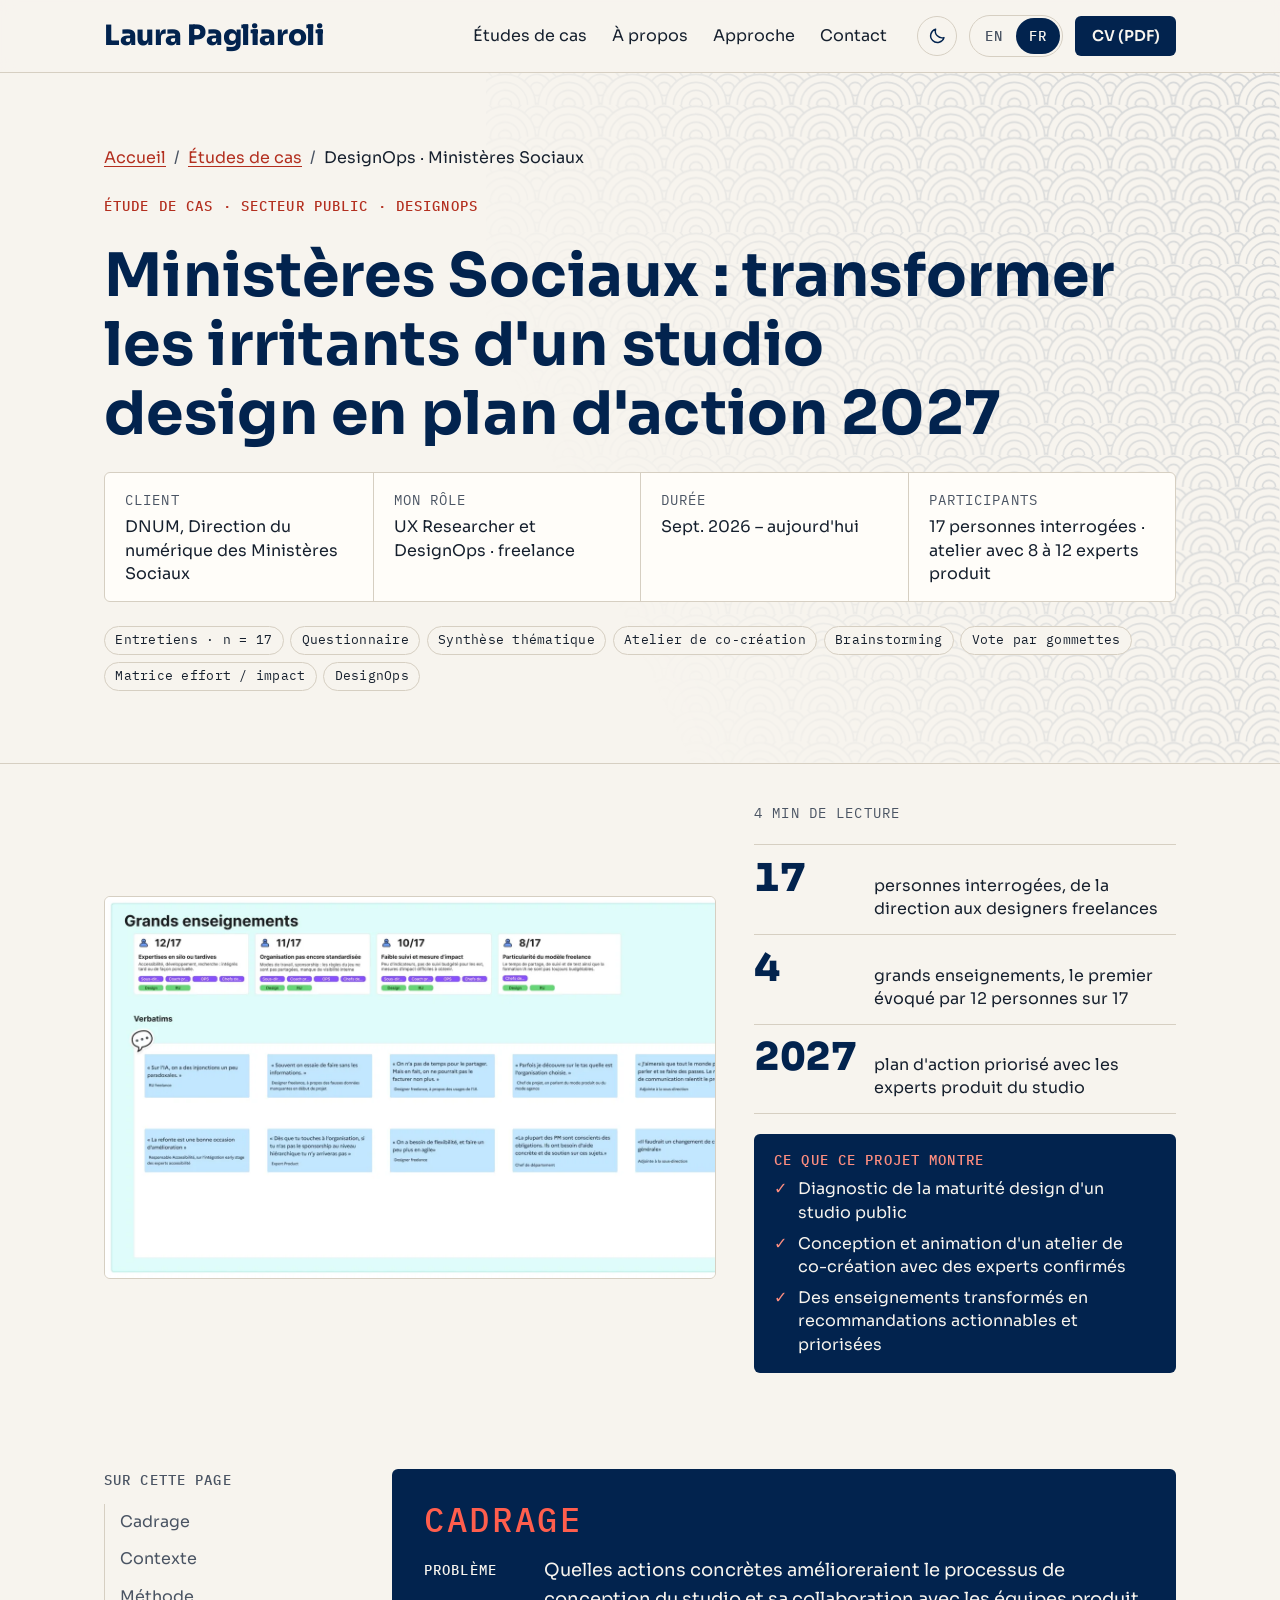
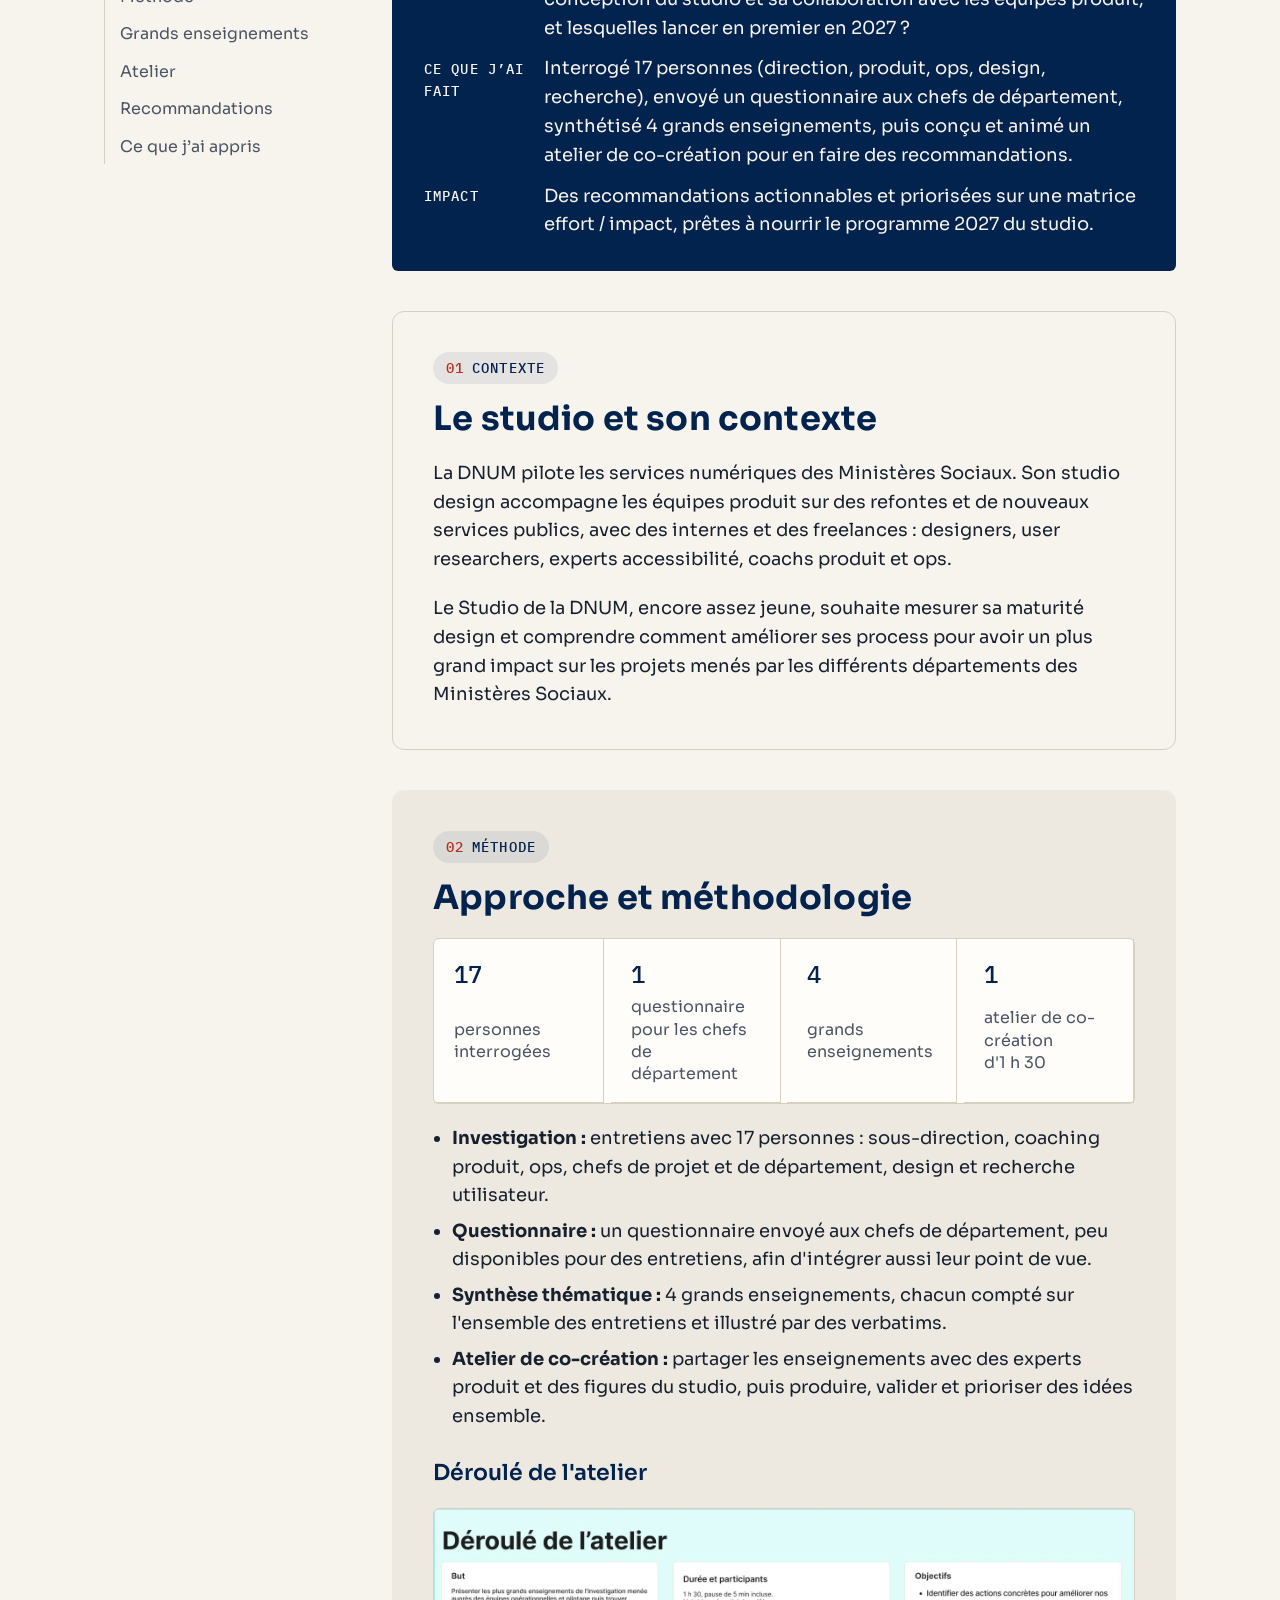
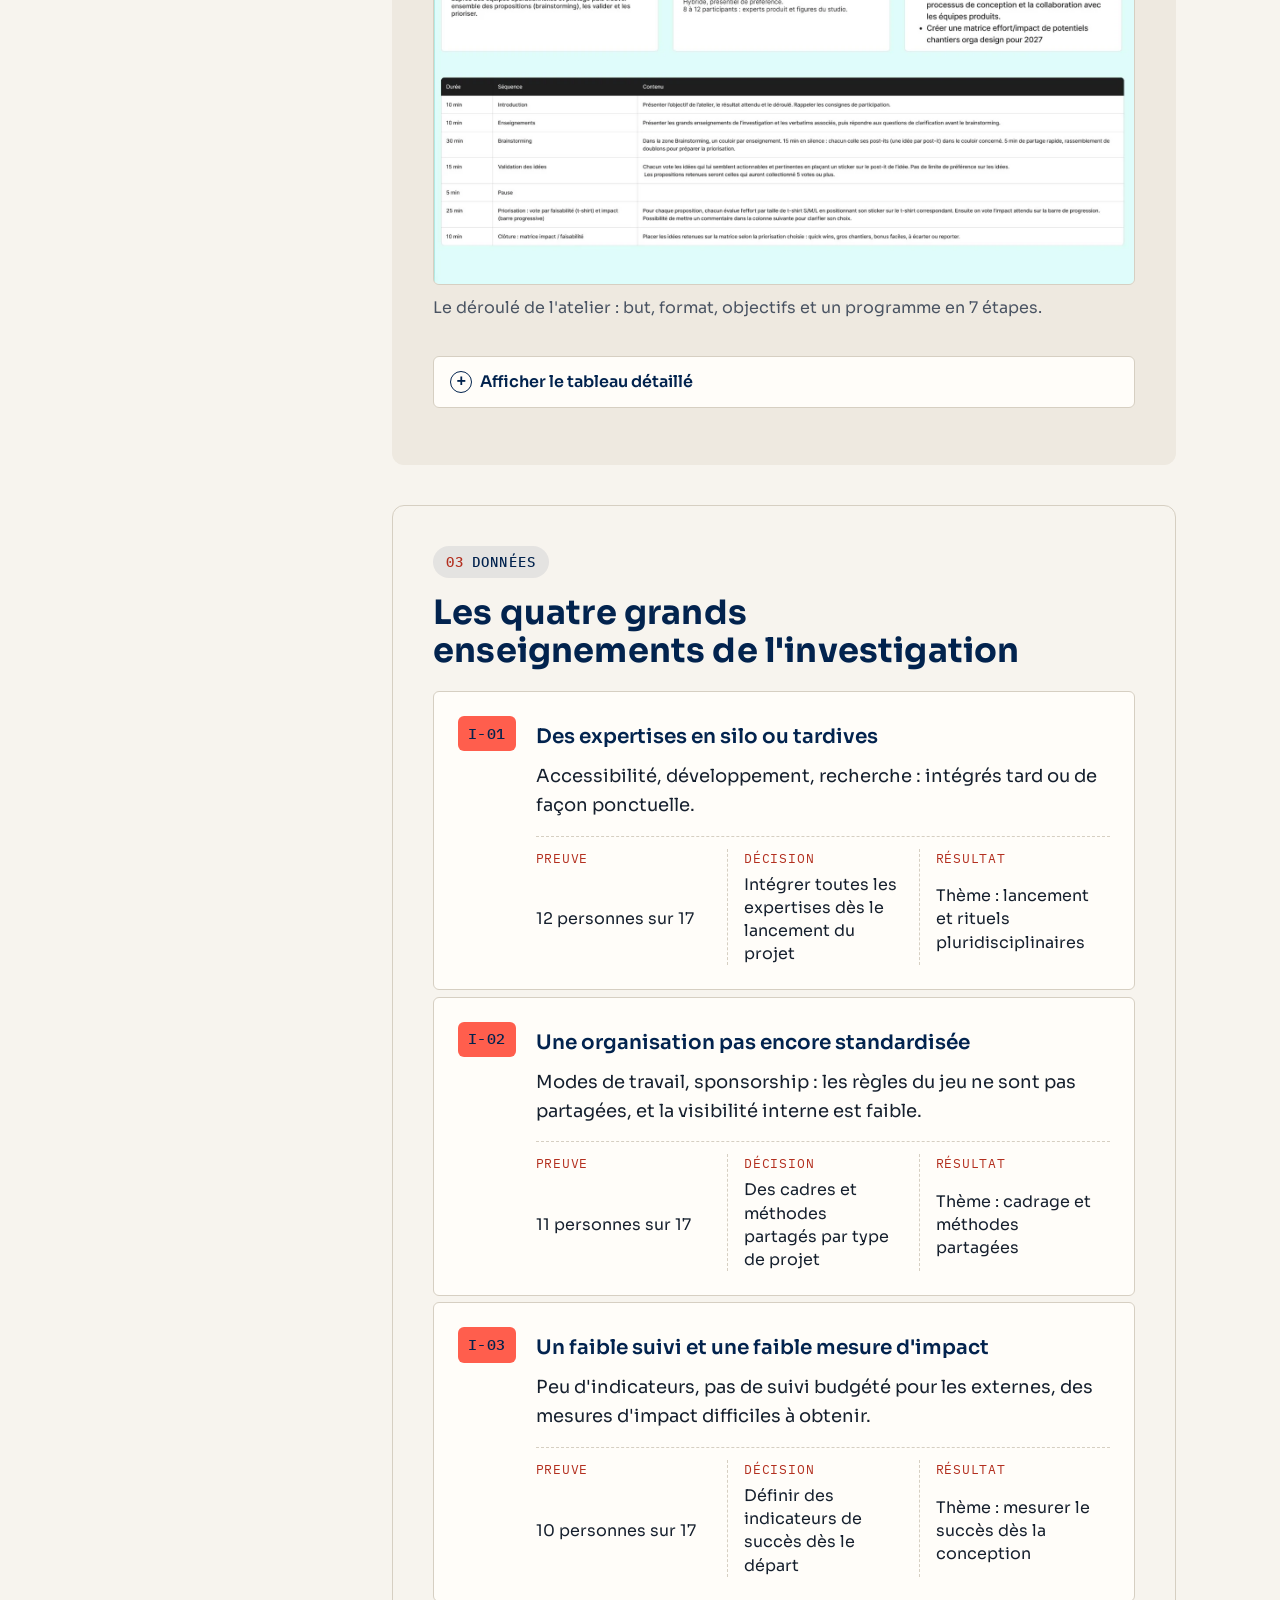
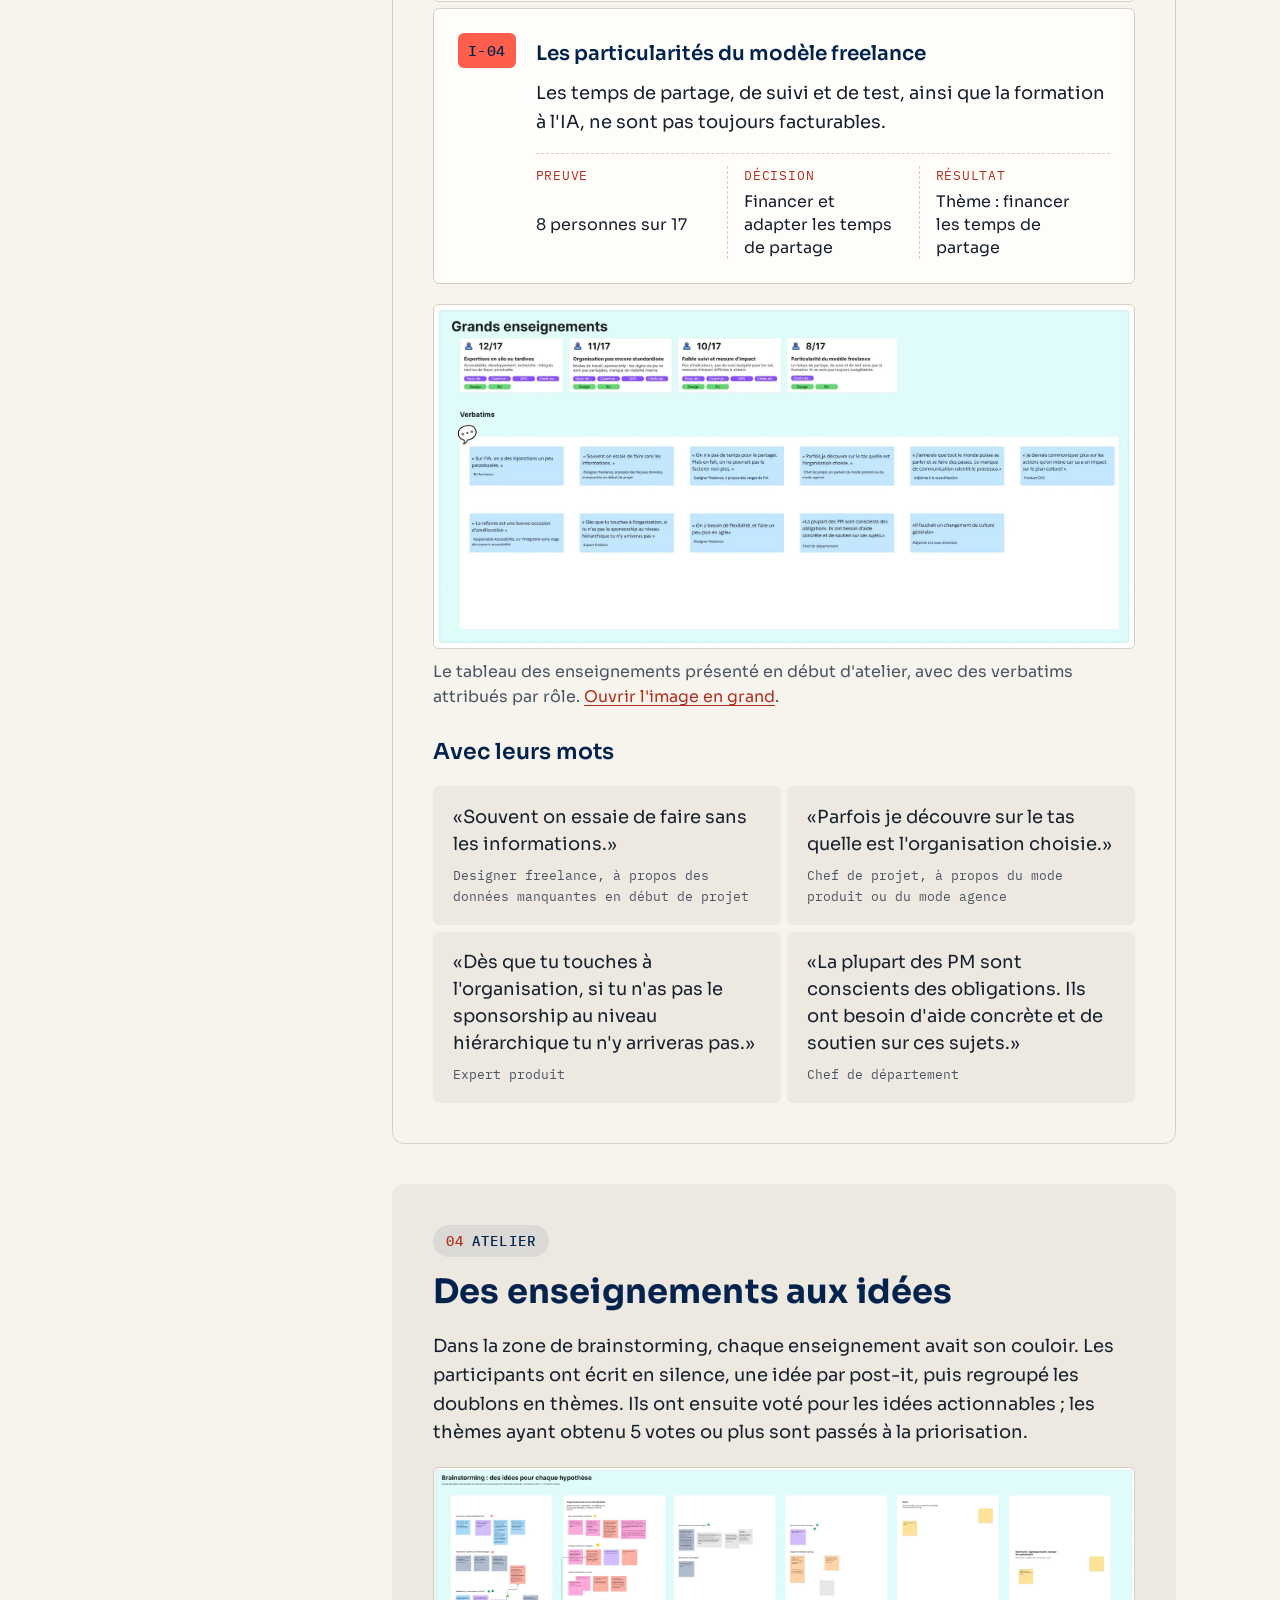
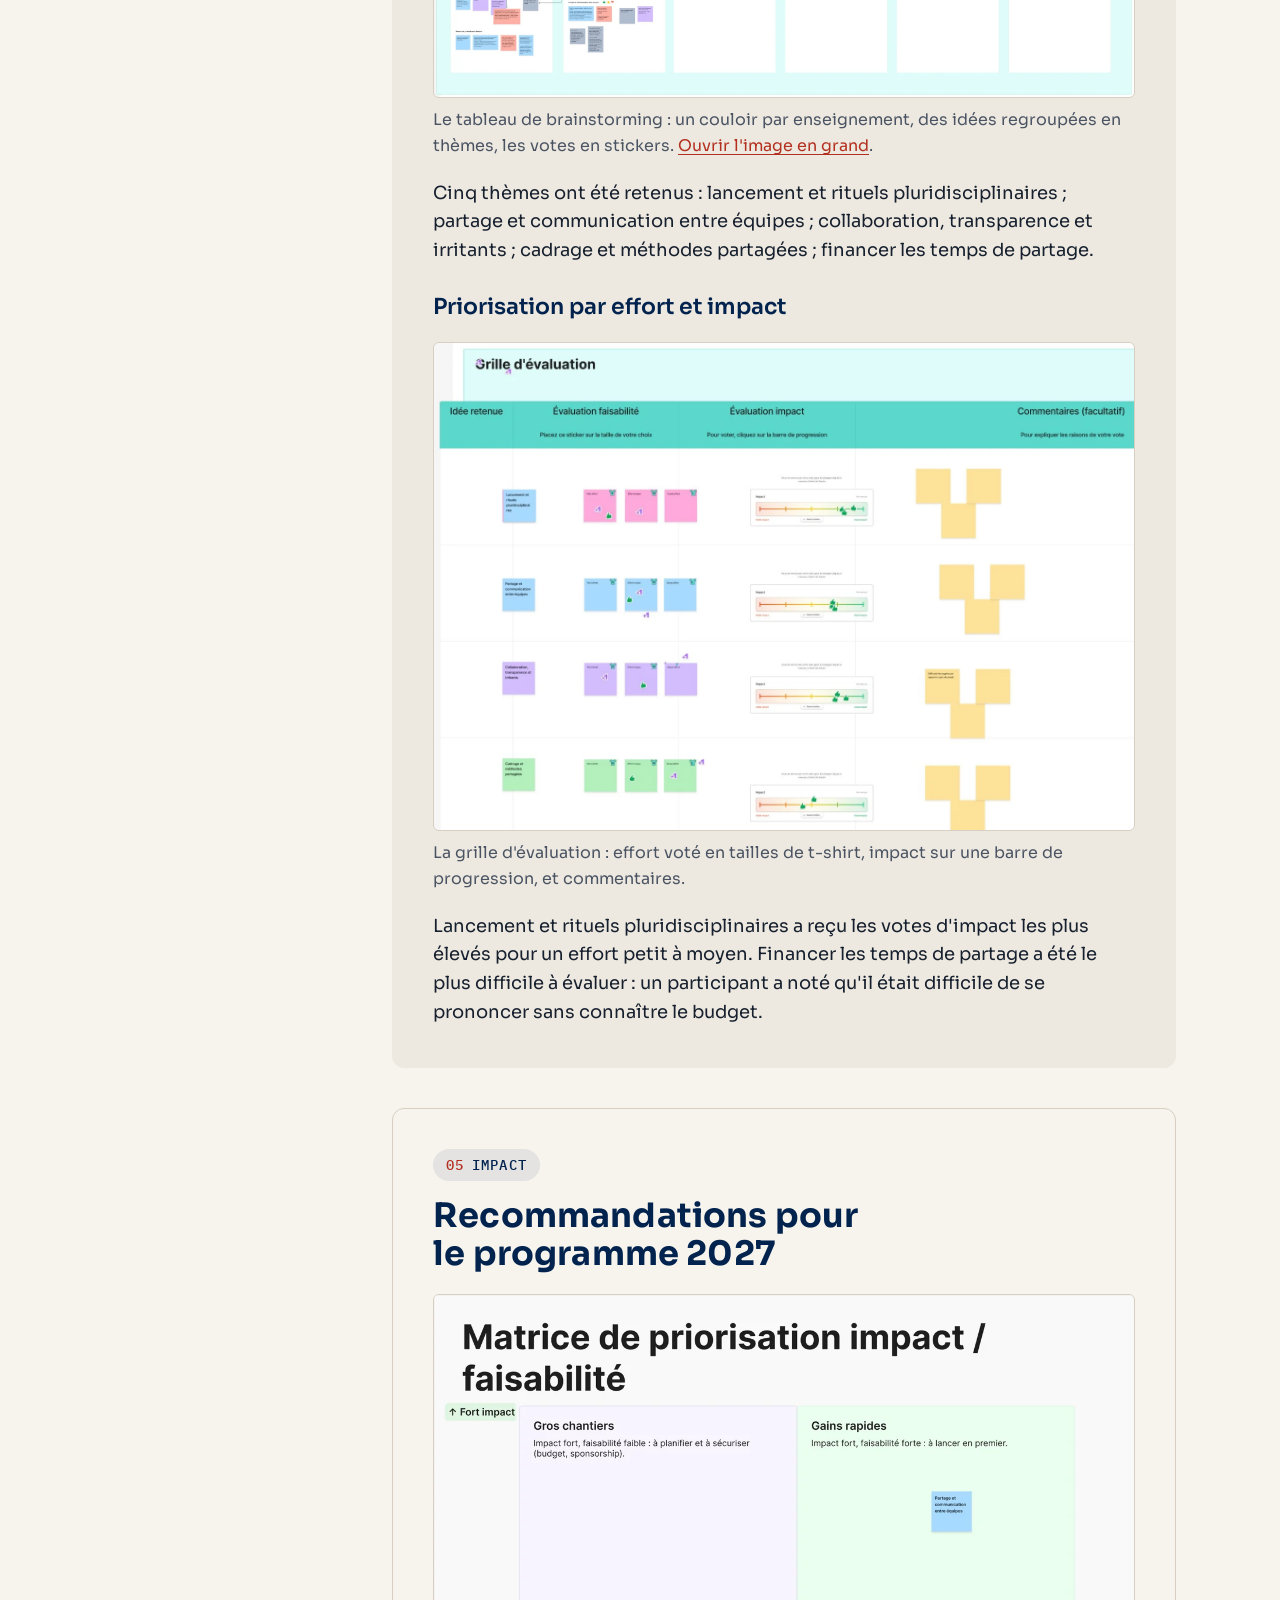
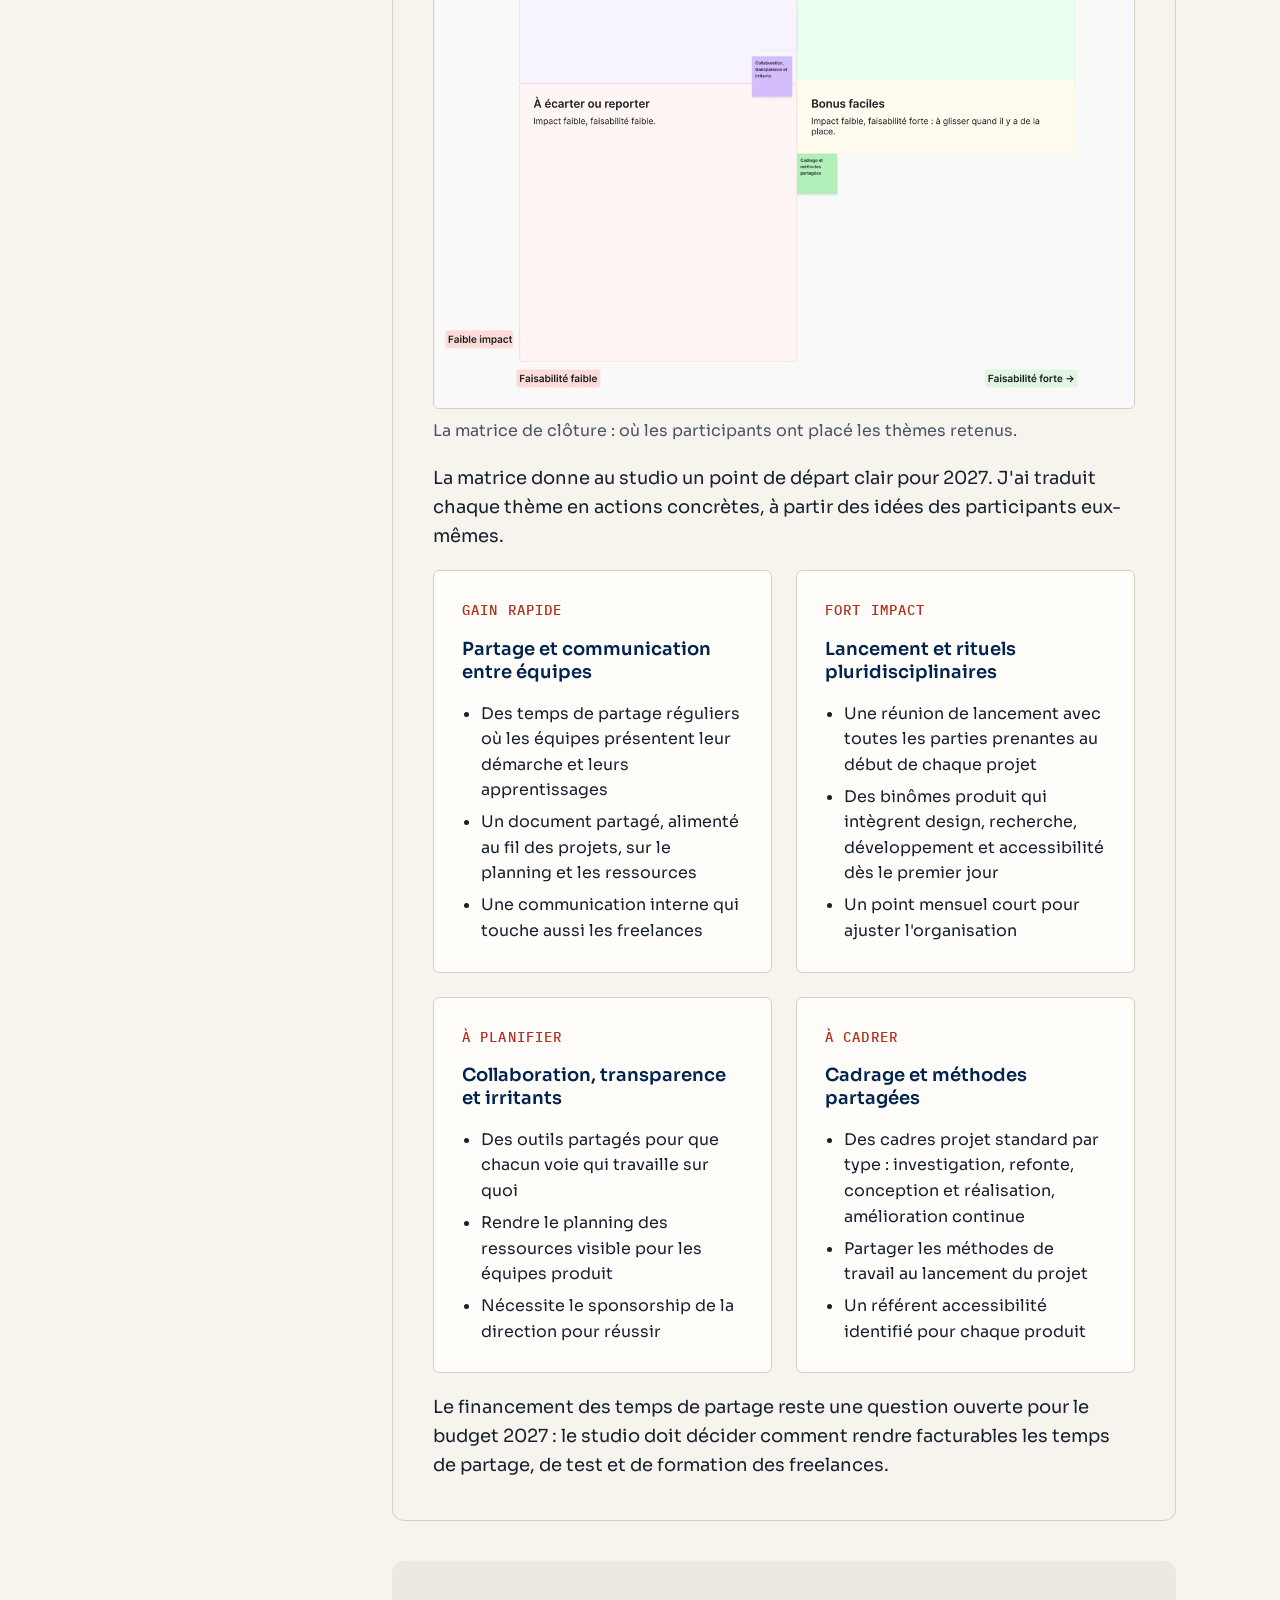
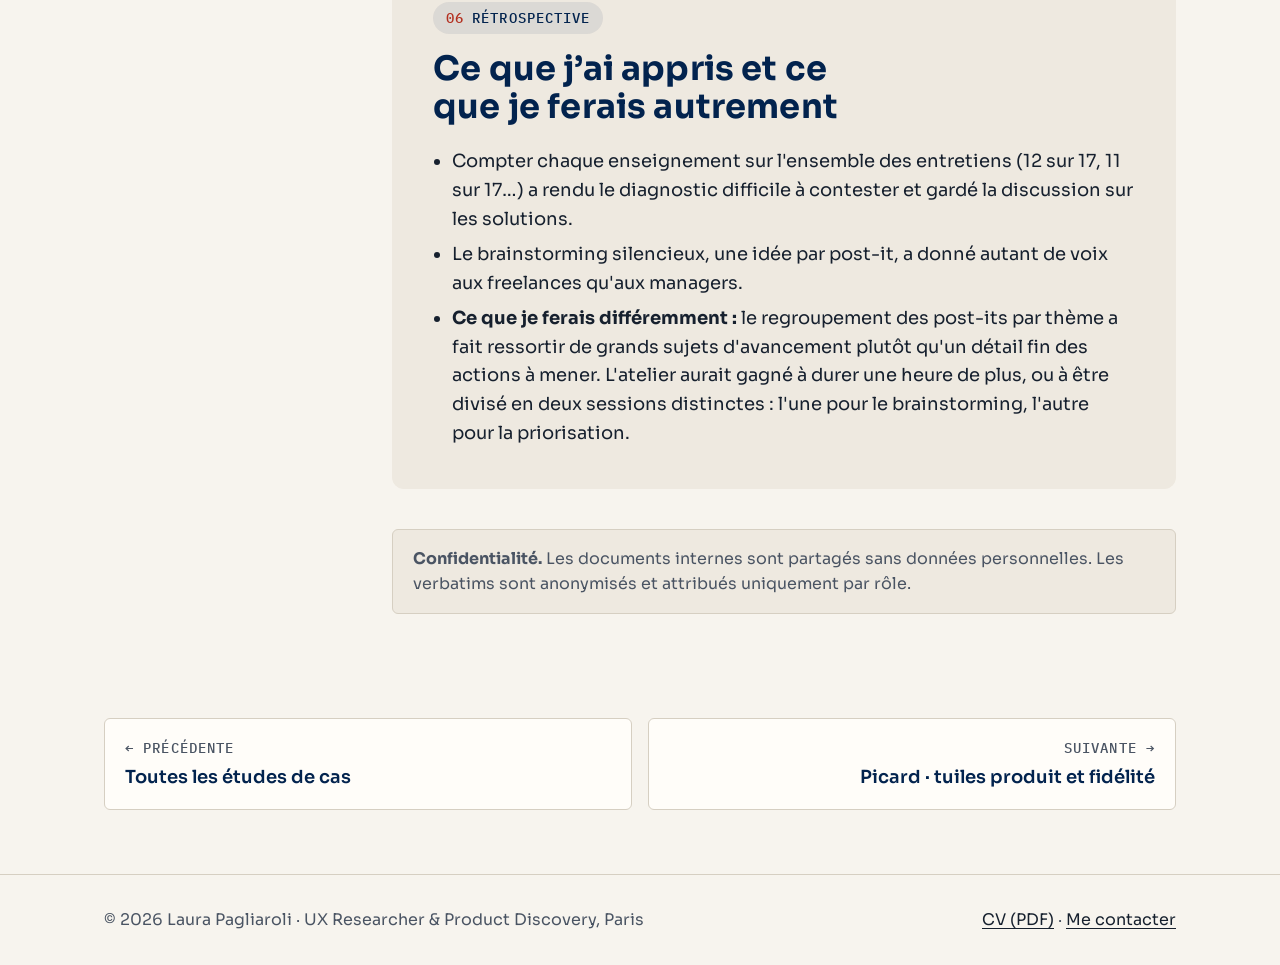
==== commit df067592: "Portfolio efficiency: case-study highlights (hero visual, headline metrics, what the project shows, " ====
--- a/case-studies/designops-ministeres-sociaux-fr.html
+++ b/case-studies/designops-ministeres-sociaux-fr.html
@@ -48,11 +48,21 @@
 <dl class="facts"><div><dt>Client</dt><dd>DNUM, Direction du numérique des Ministères Sociaux</dd></div><div><dt>Mon rôle</dt><dd>UX Researcher et DesignOps · freelance</dd></div><div><dt>Durée</dt><dd>Sept. 2026 – aujourd'hui</dd></div><div><dt>Participants</dt><dd>17 personnes interrogées · atelier avec 8 à 12 experts produit</dd></div></dl>
 <ul aria-label="Méthodes utilisées" class="tags"><li>Entretiens · n = 17</li><li>Questionnaire</li><li>Synthèse thématique</li><li>Atelier de co-création</li><li>Brainstorming</li><li>Vote par gommettes</li><li>Matrice effort / impact</li><li>DesignOps</li></ul>
 </div></section>
+<section aria-label="Points clés du projet" class="cs-highlight">
+<div class="container cs-highlight__inner">
+<figure class="cs-highlight__media"><img alt="Le tableau des grands enseignements de l'atelier : quatre enseignements avec le nombre de personnes sur 17 qui les ont évoqués, et des verbatims en dessous." decoding="async" fetchpriority="high" height="800" src="../assets/hero-designops.webp" width="1280"/></figure>
+<div class="cs-highlight__facts">
+<p class="cs-highlight__time"><span>4</span> min de lecture</p>
+<dl class="cs-highlight__metrics"><div><dt>17</dt><dd>personnes interrogées, de la direction aux designers freelances</dd></div><div><dt>4</dt><dd>grands enseignements, le premier évoqué par 12 personnes sur 17</dd></div><div><dt>2027</dt><dd>plan d'action priorisé avec les experts produit du studio</dd></div></dl>
+<div class="cs-highlight__shows"><h2>Ce que ce projet montre</h2><ul><li>Diagnostic de la maturité design d'un studio public</li><li>Conception et animation d'un atelier de co-création avec des experts confirmés</li><li>Des enseignements transformés en recommandations actionnables et priorisées</li></ul></div>
+</div>
+</div>
+</section>
 <div class="container cs-layout">
 <nav aria-label="Sur cette page" class="toc"><p class="label">Sur cette page</p><ol><li><a href="#tldr">Cadrage</a></li><li><a href="#context">Contexte</a></li><li><a href="#approach">Méthode</a></li><li><a href="#synthesis">Grands enseignements</a></li><li><a href="#insights">Atelier</a></li><li><a href="#impact">Recommandations</a></li><li><a href="#learned">Ce que j’ai appris</a></li></ol></nav>
 <article class="cs-body">
 <section aria-labelledby="tldr-title" class="cs-section" id="tldr"><div class="tldr-box"><h2 class="label" id="tldr-title">Cadrage</h2><ol><li><b>Problème</b><span>Quelles actions concrètes amélioreraient le processus de conception du studio et sa collaboration avec les équipes produit, et lesquelles lancer en premier en 2027 ?</span></li><li><b>Ce que j’ai fait</b><span>Interrogé 17 personnes (direction, produit, ops, design, recherche), envoyé un questionnaire aux chefs de département, synthétisé 4 grands enseignements, puis conçu et animé un atelier de co-création pour en faire des recommandations.</span></li><li><b>Impact</b><span>Des recommandations actionnables et priorisées sur une matrice effort / impact, prêtes à nourrir le programme 2027 du studio.</span></li></ol></div></section>
-<section aria-labelledby="context-title" class="cs-section cs-panel" id="context"><p class="cs-kicker"><span aria-hidden="true">01</span> Contexte</p><h2 id="context-title">Le studio et son contexte</h2><p>La DNUM pilote les services numériques des Ministères Sociaux. Son studio design accompagne les équipes produit sur des refontes et de nouveaux services publics, avec des internes et des freelances : designers, user researchers, experts accessibilité, coachs produit et ops.</p><p>Le Studio de la DNUM, encore assez jeune, souhaite mesurer sa maturité design et comprendre comment améliorer ses process pour avoir un plus grand impact sur les projets menés par les différents départements des Ministères Sociaux.</p></section><section aria-labelledby="approach-title" class="cs-section cs-panel cs-panel--alt" id="approach"><p class="cs-kicker"><span aria-hidden="true">02</span> Méthode</p><h2 id="approach-title">Approche et méthodologie</h2><ul aria-label="La mission en chiffres" class="protocol"><li><strong>17</strong><span>personnes interrogées</span></li><li><strong>1</strong><span>questionnaire pour les chefs de département</span></li><li><strong>4</strong><span>grands enseignements</span></li><li><strong>1</strong><span>atelier de co-création d'1 h 30</span></li></ul><ul><li><strong>Investigation :</strong> entretiens avec 17 personnes : sous-direction, coaching produit, ops, chefs de projet et de département, design et recherche utilisateur.</li><li><strong>Questionnaire :</strong> un questionnaire envoyé aux chefs de département, peu disponibles pour des entretiens, afin d'intégrer aussi leur point de vue.</li><li><strong>Synthèse thématique :</strong> 4 grands enseignements, chacun compté sur l'ensemble des entretiens et illustré par des verbatims.</li><li><strong>Atelier de co-création :</strong> partager les enseignements avec des experts produit et des figures du studio, puis produire, valider et prioriser des idées ensemble.</li></ul><h3>Déroulé de l'atelier</h3><figure class="figure"><div class="figure__frame"><img alt="Déroulé de l'atelier. But : présenter les grands enseignements de l'investigation, puis trouver ensemble des propositions, les valider et les prioriser. Durée 1 h 30 avec une pause de 5 minutes, hybride, présentiel de préférence, 8 à 12 participants. Objectifs : identifier des actions concrètes pour améliorer les processus de conception et la collaboration avec les équipes produit, et créer une matrice effort / impact des chantiers d'organisation design pour 2027. Programme : introduction 10 minutes, enseignements 10, brainstorming 30, validation des idées 15, pause 5, priorisation par effort et impact 25, clôture avec la matrice 10." decoding="async" height="856" loading="lazy" src="../assets/dnum-workshop-plan.webp" width="1596"/></div><figcaption>Le déroulé de l'atelier : but, format, objectifs et un programme en 7 étapes.</figcaption></figure><div aria-label="Déroulé de l'atelier, tableau défilant" class="method-table-wrap" role="region" tabindex="0"><table class="method-table"><caption class="visually-hidden">Déroulé de l'atelier</caption><thead><tr><th scope="col">Durée</th><th scope="col">Étape</th><th scope="col">Comment</th></tr></thead><tbody><tr><td>10 min</td><td>Introduction</td><td>Objectif, résultat attendu, déroulé et consignes de participation.</td></tr><tr><td>10 min</td><td>Enseignements</td><td>Les 4 grands enseignements et leurs verbatims, puis les questions de clarification.</td></tr><tr><td>30 min</td><td>Brainstorming</td><td>Un couloir par enseignement. 15 minutes en silence, une idée par post-it, puis partage rapide et regroupement des doublons.</td></tr><tr><td>15 min</td><td>Validation</td><td>Chacun vote pour les idées qui lui semblent actionnables et pertinentes. Les idées qui obtiennent 5 votes ou plus sont retenues.</td></tr><tr><td>25 min</td><td>Priorisation</td><td>Effort voté en tailles de t-shirt (S, M, L), impact voté sur une barre de progression, avec commentaires facultatifs.</td></tr><tr><td>10 min</td><td>Clôture</td><td>Les idées retenues placées sur la matrice effort / impact.</td></tr></tbody></table></div></section><section aria-labelledby="synthesis-title" class="cs-section cs-panel" id="synthesis"><p class="cs-kicker"><span aria-hidden="true">03</span> Données</p><h2 id="synthesis-title">Les quatre grands enseignements de l'investigation</h2><ol class="insights"><li class="insight"><span aria-hidden="true" class="insight__id">I-01</span><div class="insight__body"><h3><span class="visually-hidden">Insight 1 : </span>Des expertises en silo ou tardives</h3><p>Accessibilité, développement, recherche : intégrés tard ou de façon ponctuelle.</p><dl class="chain"><div><dt>Preuve</dt><dd>12 personnes sur 17</dd></div><div><dt>Décision</dt><dd>Intégrer toutes les expertises dès le lancement du projet</dd></div><div><dt>Résultat</dt><dd>Thème : lancement et rituels pluridisciplinaires</dd></div></dl></div></li><li class="insight"><span aria-hidden="true" class="insight__id">I-02</span><div class="insight__body"><h3><span class="visually-hidden">Insight 2 : </span>Une organisation pas encore standardisée</h3><p>Modes de travail, sponsorship : les règles du jeu ne sont pas partagées, et la visibilité interne est faible.</p><dl class="chain"><div><dt>Preuve</dt><dd>11 personnes sur 17</dd></div><div><dt>Décision</dt><dd>Des cadres et méthodes partagés par type de projet</dd></div><div><dt>Résultat</dt><dd>Thème : cadrage et méthodes partagées</dd></div></dl></div></li><li class="insight"><span aria-hidden="true" class="insight__id">I-03</span><div class="insight__body"><h3><span class="visually-hidden">Insight 3 : </span>Un faible suivi et une faible mesure d'impact</h3><p>Peu d'indicateurs, pas de suivi budgété pour les externes, des mesures d'impact difficiles à obtenir.</p><dl class="chain"><div><dt>Preuve</dt><dd>10 personnes sur 17</dd></div><div><dt>Décision</dt><dd>Définir des indicateurs de succès dès le départ</dd></div><div><dt>Résultat</dt><dd>Thème : mesurer le succès dès la conception</dd></div></dl></div></li><li class="insight"><span aria-hidden="true" class="insight__id">I-04</span><div class="insight__body"><h3><span class="visually-hidden">Insight 4 : </span>Les particularités du modèle freelance</h3><p>Les temps de partage, de suivi et de test, ainsi que la formation à l'IA, ne sont pas toujours facturables.</p><dl class="chain"><div><dt>Preuve</dt><dd>8 personnes sur 17</dd></div><div><dt>Décision</dt><dd>Financer et adapter les temps de partage</dd></div><div><dt>Résultat</dt><dd>Thème : financer les temps de partage</dd></div></dl></div></li></ol><figure class="figure"><div class="figure__frame"><img alt="Tableau Grands enseignements : quatre cartes avec leur fréquence (12, 11, 10 et 8 sur 17) et les rôles concernés (sous-direction, coachs produit, ops, chefs de projet, design, recherche). En dessous, onze verbatims attribués uniquement par rôle." decoding="async" height="881" loading="lazy" src="../assets/dnum-key-findings.webp" width="1800"/></div><figcaption>Le tableau des enseignements présenté en début d'atelier, avec des verbatims attribués par rôle. <a href="../assets/dnum-key-findings.webp">Ouvrir l'image en grand</a>.</figcaption></figure><h3>Avec leurs mots</h3><ul class="verbatims"><li><q>Souvent on essaie de faire sans les informations.</q><span>Designer freelance, à propos des données manquantes en début de projet</span></li><li><q>Parfois je découvre sur le tas quelle est l'organisation choisie.</q><span>Chef de projet, à propos du mode produit ou du mode agence</span></li><li><q>Dès que tu touches à l'organisation, si tu n'as pas le sponsorship au niveau hiérarchique tu n'y arriveras pas.</q><span>Expert produit</span></li><li><q>La plupart des PM sont conscients des obligations. Ils ont besoin d'aide concrète et de soutien sur ces sujets.</q><span>Chef de département</span></li></ul></section><section aria-labelledby="insights-title" class="cs-section cs-panel cs-panel--alt" id="insights"><p class="cs-kicker"><span aria-hidden="true">04</span> Atelier</p><h2 id="insights-title">Des enseignements aux idées</h2><p>Dans la zone de brainstorming, chaque enseignement avait son couloir. Les participants ont écrit en silence, une idée par post-it, puis regroupé les doublons en thèmes. Ils ont ensuite voté pour les idées actionnables ; les thèmes ayant obtenu 5 votes ou plus sont passés à la priorisation.</p><figure class="figure"><div class="figure__frame"><img alt="Tableau de brainstorming avec un couloir par enseignement, rempli de post-its de couleur regroupés en thèmes : lancement et rituels pluridisciplinaires, accessibilité, collaboration et transparence, cadrage et méthodes partagées, partage et communication entre équipes, mesure du succès dès la conception, financement des temps de partage. Les stickers indiquent les votes." decoding="async" height="653" loading="lazy" src="../assets/dnum-brainstorming.webp" width="2000"/></div><figcaption>Le tableau de brainstorming : un couloir par enseignement, des idées regroupées en thèmes, les votes en stickers. <a href="../assets/dnum-brainstorming.webp">Ouvrir l'image en grand</a>.</figcaption></figure><p>Cinq thèmes ont été retenus : lancement et rituels pluridisciplinaires ; partage et communication entre équipes ; collaboration, transparence et irritants ; cadrage et méthodes partagées ; financer les temps de partage.</p><h3>Priorisation par effort et impact</h3><figure class="figure"><div class="figure__frame"><img alt="Grille d'évaluation. Pour chaque idée retenue, les participants placent un sticker sur un t-shirt d'effort petit, moyen ou grand et votent sur une barre d'impact de faible à fort, avec des commentaires facultatifs. Lancement et rituels pluridisciplinaires obtient les votes d'impact les plus élevés pour un effort petit à moyen ; financer les temps de partage reçoit un point d'interrogation sur l'effort." decoding="async" height="1030" loading="lazy" src="../assets/dnum-evaluation-grid.webp" width="1480"/></div><figcaption>La grille d'évaluation : effort voté en tailles de t-shirt, impact sur une barre de progression, et commentaires.</figcaption></figure><p>Lancement et rituels pluridisciplinaires a reçu les votes d'impact les plus élevés pour un effort petit à moyen. Financer les temps de partage a été le plus difficile à évaluer : un participant a noté qu'il était difficile de se prononcer sans connaître le budget.</p></section><section aria-labelledby="impact-title" class="cs-section cs-panel" id="impact"><p class="cs-kicker"><span aria-hidden="true">05</span> Impact</p><h2 id="impact-title">Recommandations pour le programme 2027</h2><figure class="figure"><div class="figure__frame"><img alt="Matrice impact et faisabilité en quatre zones : gros chantiers, gains rapides, bonus faciles, à écarter ou reporter. Partage et communication entre équipes est dans les gains rapides. Collaboration, transparence et irritants est à la limite entre gros chantiers et à écarter ou reporter. Cadrage et méthodes partagées est en bordure des bonus faciles." decoding="async" height="1222" loading="lazy" src="../assets/dnum-matrix.webp" width="1200"/></div><figcaption>La matrice de clôture : où les participants ont placé les thèmes retenus.</figcaption></figure><p>La matrice donne au studio un point de départ clair pour 2027. J'ai traduit chaque thème en actions concrètes, à partir des idées des participants eux-mêmes.</p><div class="offers"><article class="offer"><p class="label label--coral">Gain rapide</p><h4>Partage et communication entre équipes</h4><ul><li>Des temps de partage réguliers où les équipes présentent leur démarche et leurs apprentissages</li><li>Un document partagé, alimenté au fil des projets, sur le planning et les ressources</li><li>Une communication interne qui touche aussi les freelances</li></ul></article><article class="offer"><p class="label label--coral">Fort impact</p><h4>Lancement et rituels pluridisciplinaires</h4><ul><li>Une réunion de lancement avec toutes les parties prenantes au début de chaque projet</li><li>Des binômes produit qui intègrent design, recherche, développement et accessibilité dès le premier jour</li><li>Un point mensuel court pour ajuster l'organisation</li></ul></article><article class="offer"><p class="label label--coral">À planifier</p><h4>Collaboration, transparence et irritants</h4><ul><li>Des outils partagés pour que chacun voie qui travaille sur quoi</li><li>Rendre le planning des ressources visible pour les équipes produit</li><li>Nécessite le sponsorship de la direction pour réussir</li></ul></article><article class="offer"><p class="label label--coral">À cadrer</p><h4>Cadrage et méthodes partagées</h4><ul><li>Des cadres projet standard par type : investigation, refonte, conception et réalisation, amélioration continue</li><li>Partager les méthodes de travail au lancement du projet</li><li>Un référent accessibilité identifié pour chaque produit</li></ul></article></div><p>Le financement des temps de partage reste une question ouverte pour le budget 2027 : le studio doit décider comment rendre facturables les temps de partage, de test et de formation des freelances.</p></section><section aria-labelledby="learned-title" class="cs-section cs-panel cs-panel--alt" id="learned"><p class="cs-kicker"><span aria-hidden="true">06</span> Rétrospective</p><h2 id="learned-title">Ce que j’ai appris et ce que je ferais autrement</h2><ul><li>Compter chaque enseignement sur l'ensemble des entretiens (12 sur 17, 11 sur 17…) a rendu le diagnostic difficile à contester et gardé la discussion sur les solutions.</li><li>Le brainstorming silencieux, une idée par post-it, a donné autant de voix aux freelances qu'aux managers.</li><li><strong>Ce que je ferais différemment :</strong> le regroupement des post-its par thème a fait ressortir de grands sujets d'avancement plutôt qu'un détail fin des actions à mener. L'atelier aurait gagné à durer une heure de plus, ou à être divisé en deux sessions distinctes : l'une pour le brainstorming, l'autre pour la priorisation.</li></ul></section>
+<section aria-labelledby="context-title" class="cs-section cs-panel" id="context"><p class="cs-kicker"><span aria-hidden="true">01</span> Contexte</p><h2 id="context-title">Le studio et son contexte</h2><p>La DNUM pilote les services numériques des Ministères Sociaux. Son studio design accompagne les équipes produit sur des refontes et de nouveaux services publics, avec des internes et des freelances : designers, user researchers, experts accessibilité, coachs produit et ops.</p><p>Le Studio de la DNUM, encore assez jeune, souhaite mesurer sa maturité design et comprendre comment améliorer ses process pour avoir un plus grand impact sur les projets menés par les différents départements des Ministères Sociaux.</p></section><section aria-labelledby="approach-title" class="cs-section cs-panel cs-panel--alt" id="approach"><p class="cs-kicker"><span aria-hidden="true">02</span> Méthode</p><h2 id="approach-title">Approche et méthodologie</h2><ul aria-label="La mission en chiffres" class="protocol"><li><strong>17</strong><span>personnes interrogées</span></li><li><strong>1</strong><span>questionnaire pour les chefs de département</span></li><li><strong>4</strong><span>grands enseignements</span></li><li><strong>1</strong><span>atelier de co-création d'1 h 30</span></li></ul><ul><li><strong>Investigation :</strong> entretiens avec 17 personnes : sous-direction, coaching produit, ops, chefs de projet et de département, design et recherche utilisateur.</li><li><strong>Questionnaire :</strong> un questionnaire envoyé aux chefs de département, peu disponibles pour des entretiens, afin d'intégrer aussi leur point de vue.</li><li><strong>Synthèse thématique :</strong> 4 grands enseignements, chacun compté sur l'ensemble des entretiens et illustré par des verbatims.</li><li><strong>Atelier de co-création :</strong> partager les enseignements avec des experts produit et des figures du studio, puis produire, valider et prioriser des idées ensemble.</li></ul><h3>Déroulé de l'atelier</h3><figure class="figure"><div class="figure__frame"><img alt="Déroulé de l'atelier. But : présenter les grands enseignements de l'investigation, puis trouver ensemble des propositions, les valider et les prioriser. Durée 1 h 30 avec une pause de 5 minutes, hybride, présentiel de préférence, 8 à 12 participants. Objectifs : identifier des actions concrètes pour améliorer les processus de conception et la collaboration avec les équipes produit, et créer une matrice effort / impact des chantiers d'organisation design pour 2027. Programme : introduction 10 minutes, enseignements 10, brainstorming 30, validation des idées 15, pause 5, priorisation par effort et impact 25, clôture avec la matrice 10." decoding="async" height="856" loading="lazy" src="../assets/dnum-workshop-plan.webp" width="1596"/></div><figcaption>Le déroulé de l'atelier : but, format, objectifs et un programme en 7 étapes.</figcaption></figure><details class="more"><summary>Afficher le tableau détaillé</summary><div aria-label="Déroulé de l'atelier, tableau défilant" class="method-table-wrap" role="region" tabindex="0"><table class="method-table"><caption class="visually-hidden">Déroulé de l'atelier</caption><thead><tr><th scope="col">Durée</th><th scope="col">Étape</th><th scope="col">Comment</th></tr></thead><tbody><tr><td>10 min</td><td>Introduction</td><td>Objectif, résultat attendu, déroulé et consignes de participation.</td></tr><tr><td>10 min</td><td>Enseignements</td><td>Les 4 grands enseignements et leurs verbatims, puis les questions de clarification.</td></tr><tr><td>30 min</td><td>Brainstorming</td><td>Un couloir par enseignement. 15 minutes en silence, une idée par post-it, puis partage rapide et regroupement des doublons.</td></tr><tr><td>15 min</td><td>Validation</td><td>Chacun vote pour les idées qui lui semblent actionnables et pertinentes. Les idées qui obtiennent 5 votes ou plus sont retenues.</td></tr><tr><td>25 min</td><td>Priorisation</td><td>Effort voté en tailles de t-shirt (S, M, L), impact voté sur une barre de progression, avec commentaires facultatifs.</td></tr><tr><td>10 min</td><td>Clôture</td><td>Les idées retenues placées sur la matrice effort / impact.</td></tr></tbody></table></div></details></section><section aria-labelledby="synthesis-title" class="cs-section cs-panel" id="synthesis"><p class="cs-kicker"><span aria-hidden="true">03</span> Données</p><h2 id="synthesis-title">Les quatre grands enseignements de l'investigation</h2><ol class="insights"><li class="insight"><span aria-hidden="true" class="insight__id">I-01</span><div class="insight__body"><h3><span class="visually-hidden">Insight 1 : </span>Des expertises en silo ou tardives</h3><p>Accessibilité, développement, recherche : intégrés tard ou de façon ponctuelle.</p><dl class="chain"><div><dt>Preuve</dt><dd>12 personnes sur 17</dd></div><div><dt>Décision</dt><dd>Intégrer toutes les expertises dès le lancement du projet</dd></div><div><dt>Résultat</dt><dd>Thème : lancement et rituels pluridisciplinaires</dd></div></dl></div></li><li class="insight"><span aria-hidden="true" class="insight__id">I-02</span><div class="insight__body"><h3><span class="visually-hidden">Insight 2 : </span>Une organisation pas encore standardisée</h3><p>Modes de travail, sponsorship : les règles du jeu ne sont pas partagées, et la visibilité interne est faible.</p><dl class="chain"><div><dt>Preuve</dt><dd>11 personnes sur 17</dd></div><div><dt>Décision</dt><dd>Des cadres et méthodes partagés par type de projet</dd></div><div><dt>Résultat</dt><dd>Thème : cadrage et méthodes partagées</dd></div></dl></div></li><li class="insight"><span aria-hidden="true" class="insight__id">I-03</span><div class="insight__body"><h3><span class="visually-hidden">Insight 3 : </span>Un faible suivi et une faible mesure d'impact</h3><p>Peu d'indicateurs, pas de suivi budgété pour les externes, des mesures d'impact difficiles à obtenir.</p><dl class="chain"><div><dt>Preuve</dt><dd>10 personnes sur 17</dd></div><div><dt>Décision</dt><dd>Définir des indicateurs de succès dès le départ</dd></div><div><dt>Résultat</dt><dd>Thème : mesurer le succès dès la conception</dd></div></dl></div></li><li class="insight"><span aria-hidden="true" class="insight__id">I-04</span><div class="insight__body"><h3><span class="visually-hidden">Insight 4 : </span>Les particularités du modèle freelance</h3><p>Les temps de partage, de suivi et de test, ainsi que la formation à l'IA, ne sont pas toujours facturables.</p><dl class="chain"><div><dt>Preuve</dt><dd>8 personnes sur 17</dd></div><div><dt>Décision</dt><dd>Financer et adapter les temps de partage</dd></div><div><dt>Résultat</dt><dd>Thème : financer les temps de partage</dd></div></dl></div></li></ol><figure class="figure"><div class="figure__frame"><img alt="Tableau Grands enseignements : quatre cartes avec leur fréquence (12, 11, 10 et 8 sur 17) et les rôles concernés (sous-direction, coachs produit, ops, chefs de projet, design, recherche). En dessous, onze verbatims attribués uniquement par rôle." decoding="async" height="881" loading="lazy" src="../assets/dnum-key-findings.webp" width="1800"/></div><figcaption>Le tableau des enseignements présenté en début d'atelier, avec des verbatims attribués par rôle. <a href="../assets/dnum-key-findings.webp">Ouvrir l'image en grand</a>.</figcaption></figure><h3>Avec leurs mots</h3><ul class="verbatims"><li><q>Souvent on essaie de faire sans les informations.</q><span>Designer freelance, à propos des données manquantes en début de projet</span></li><li><q>Parfois je découvre sur le tas quelle est l'organisation choisie.</q><span>Chef de projet, à propos du mode produit ou du mode agence</span></li><li><q>Dès que tu touches à l'organisation, si tu n'as pas le sponsorship au niveau hiérarchique tu n'y arriveras pas.</q><span>Expert produit</span></li><li><q>La plupart des PM sont conscients des obligations. Ils ont besoin d'aide concrète et de soutien sur ces sujets.</q><span>Chef de département</span></li></ul></section><section aria-labelledby="insights-title" class="cs-section cs-panel cs-panel--alt" id="insights"><p class="cs-kicker"><span aria-hidden="true">04</span> Atelier</p><h2 id="insights-title">Des enseignements aux idées</h2><p>Dans la zone de brainstorming, chaque enseignement avait son couloir. Les participants ont écrit en silence, une idée par post-it, puis regroupé les doublons en thèmes. Ils ont ensuite voté pour les idées actionnables ; les thèmes ayant obtenu 5 votes ou plus sont passés à la priorisation.</p><figure class="figure"><div class="figure__frame"><img alt="Tableau de brainstorming avec un couloir par enseignement, rempli de post-its de couleur regroupés en thèmes : lancement et rituels pluridisciplinaires, accessibilité, collaboration et transparence, cadrage et méthodes partagées, partage et communication entre équipes, mesure du succès dès la conception, financement des temps de partage. Les stickers indiquent les votes." decoding="async" height="653" loading="lazy" src="../assets/dnum-brainstorming.webp" width="2000"/></div><figcaption>Le tableau de brainstorming : un couloir par enseignement, des idées regroupées en thèmes, les votes en stickers. <a href="../assets/dnum-brainstorming.webp">Ouvrir l'image en grand</a>.</figcaption></figure><p>Cinq thèmes ont été retenus : lancement et rituels pluridisciplinaires ; partage et communication entre équipes ; collaboration, transparence et irritants ; cadrage et méthodes partagées ; financer les temps de partage.</p><h3>Priorisation par effort et impact</h3><figure class="figure"><div class="figure__frame"><img alt="Grille d'évaluation. Pour chaque idée retenue, les participants placent un sticker sur un t-shirt d'effort petit, moyen ou grand et votent sur une barre d'impact de faible à fort, avec des commentaires facultatifs. Lancement et rituels pluridisciplinaires obtient les votes d'impact les plus élevés pour un effort petit à moyen ; financer les temps de partage reçoit un point d'interrogation sur l'effort." decoding="async" height="1030" loading="lazy" src="../assets/dnum-evaluation-grid.webp" width="1480"/></div><figcaption>La grille d'évaluation : effort voté en tailles de t-shirt, impact sur une barre de progression, et commentaires.</figcaption></figure><p>Lancement et rituels pluridisciplinaires a reçu les votes d'impact les plus élevés pour un effort petit à moyen. Financer les temps de partage a été le plus difficile à évaluer : un participant a noté qu'il était difficile de se prononcer sans connaître le budget.</p></section><section aria-labelledby="impact-title" class="cs-section cs-panel" id="impact"><p class="cs-kicker"><span aria-hidden="true">05</span> Impact</p><h2 id="impact-title">Recommandations pour le programme 2027</h2><figure class="figure"><div class="figure__frame"><img alt="Matrice impact et faisabilité en quatre zones : gros chantiers, gains rapides, bonus faciles, à écarter ou reporter. Partage et communication entre équipes est dans les gains rapides. Collaboration, transparence et irritants est à la limite entre gros chantiers et à écarter ou reporter. Cadrage et méthodes partagées est en bordure des bonus faciles." decoding="async" height="1222" loading="lazy" src="../assets/dnum-matrix.webp" width="1200"/></div><figcaption>La matrice de clôture : où les participants ont placé les thèmes retenus.</figcaption></figure><p>La matrice donne au studio un point de départ clair pour 2027. J'ai traduit chaque thème en actions concrètes, à partir des idées des participants eux-mêmes.</p><div class="offers"><article class="offer"><p class="label label--coral">Gain rapide</p><h4>Partage et communication entre équipes</h4><ul><li>Des temps de partage réguliers où les équipes présentent leur démarche et leurs apprentissages</li><li>Un document partagé, alimenté au fil des projets, sur le planning et les ressources</li><li>Une communication interne qui touche aussi les freelances</li></ul></article><article class="offer"><p class="label label--coral">Fort impact</p><h4>Lancement et rituels pluridisciplinaires</h4><ul><li>Une réunion de lancement avec toutes les parties prenantes au début de chaque projet</li><li>Des binômes produit qui intègrent design, recherche, développement et accessibilité dès le premier jour</li><li>Un point mensuel court pour ajuster l'organisation</li></ul></article><article class="offer"><p class="label label--coral">À planifier</p><h4>Collaboration, transparence et irritants</h4><ul><li>Des outils partagés pour que chacun voie qui travaille sur quoi</li><li>Rendre le planning des ressources visible pour les équipes produit</li><li>Nécessite le sponsorship de la direction pour réussir</li></ul></article><article class="offer"><p class="label label--coral">À cadrer</p><h4>Cadrage et méthodes partagées</h4><ul><li>Des cadres projet standard par type : investigation, refonte, conception et réalisation, amélioration continue</li><li>Partager les méthodes de travail au lancement du projet</li><li>Un référent accessibilité identifié pour chaque produit</li></ul></article></div><p>Le financement des temps de partage reste une question ouverte pour le budget 2027 : le studio doit décider comment rendre facturables les temps de partage, de test et de formation des freelances.</p></section><section aria-labelledby="learned-title" class="cs-section cs-panel cs-panel--alt" id="learned"><p class="cs-kicker"><span aria-hidden="true">06</span> Rétrospective</p><h2 id="learned-title">Ce que j’ai appris et ce que je ferais autrement</h2><ul><li>Compter chaque enseignement sur l'ensemble des entretiens (12 sur 17, 11 sur 17…) a rendu le diagnostic difficile à contester et gardé la discussion sur les solutions.</li><li>Le brainstorming silencieux, une idée par post-it, a donné autant de voix aux freelances qu'aux managers.</li><li><strong>Ce que je ferais différemment :</strong> le regroupement des post-its par thème a fait ressortir de grands sujets d'avancement plutôt qu'un détail fin des actions à mener. L'atelier aurait gagné à durer une heure de plus, ou à être divisé en deux sessions distinctes : l'une pour le brainstorming, l'autre pour la priorisation.</li></ul></section>
 <p class="note"><strong>Confidentialité.</strong> Les documents internes sont partagés sans données personnelles. Les verbatims sont anonymisés et attribués uniquement par rôle.</p>
 </article></div>
 <div class="container"><nav aria-label="Autres études de cas" class="pager">
--- a/assets/styles.css
+++ b/assets/styles.css
@@ -634,3 +634,38 @@
 :lang(fr) .jmap__pain::before { content: "Irritant"; } :lang(fr) .jmap__opp::before { content: "Opportunité"; }
 .jmap__legend { margin: 0; display: flex; flex-wrap: wrap; gap: 1rem; font-family: var(--font-mono); font-size: 0.75rem; color: var(--muted); }
 .jmap__legend-pain, .jmap__legend-opp { display: none; }
+
+/* ==========================================================================
+   Case-study highlights: hero visual + headline metrics, read in 10 seconds
+   ========================================================================== */
+.cs-highlight { padding: clamp(1.5rem, 3vw, 2.5rem) 0 clamp(1rem, 2vw, 1.5rem); }
+.cs-highlight__inner { display: grid; grid-template-columns: minmax(0, 1.45fr) minmax(0, 1fr); gap: clamp(1.25rem, 3vw, 2.5rem); align-items: center; }
+@media (max-width: 900px) { .cs-highlight__inner { grid-template-columns: 1fr; } }
+.cs-highlight__media { margin: 0; min-width: 0; border-radius: var(--radius); overflow: hidden; border: 1px solid var(--line); background: var(--sand); }
+.cs-highlight__media img { display: block; width: 100%; height: auto; aspect-ratio: 16 / 10; object-fit: cover; }
+.cs-highlight__facts { display: flex; flex-direction: column; gap: 1.25rem; }
+.cs-highlight__time { margin: 0; font-family: var(--font-mono); font-size: var(--fs-label); text-transform: uppercase; letter-spacing: 0.08em; color: var(--muted); }
+.cs-highlight__metrics { display: grid; gap: 0; margin: 0; border-top: 1px solid var(--line); }
+.cs-highlight__metrics div { display: grid; grid-template-columns: minmax(6.5rem, auto) 1fr; gap: 1rem; align-items: baseline; padding: 0.85rem 0; border-bottom: 1px solid var(--line); }
+.cs-highlight__metrics dt { font-weight: 800; font-size: clamp(1.75rem, 3.2vw, 2.4rem); line-height: 1; color: var(--navy); font-variant-numeric: tabular-nums; letter-spacing: -0.01em; }
+.cs-highlight__metrics dd { margin: 0; font-size: var(--fs-small); line-height: 1.45; color: var(--ink); }
+:root[data-theme="dark"] .cs-highlight__metrics dt { color: var(--coral-display, #F5533F); }
+.cs-highlight__shows { background: var(--navy); color: #F7F4EE; border-radius: var(--radius); padding: 1.1rem 1.25rem; }
+:root[data-theme="dark"] .cs-highlight__shows { background: var(--paper); color: var(--ink); border: 1px solid var(--line); }
+.cs-highlight__shows h2 { margin: 0 0 0.6rem; font-family: var(--font-mono); font-size: var(--fs-label); font-weight: 500; text-transform: uppercase; letter-spacing: 0.08em; color: #FF8E80; }
+.cs-highlight__shows ul { margin: 0; padding: 0; list-style: none; display: grid; gap: 0.5rem; }
+.cs-highlight__shows li { position: relative; padding-left: 1.5rem; font-size: var(--fs-small); line-height: 1.45; }
+.cs-highlight__shows li::before { content: "✓"; position: absolute; left: 0; top: 0; color: #FF8E80; font-weight: 700; }
+
+/* Long tables folded by default: detail on demand */
+details.more { margin: 1rem 0; border: 1px solid var(--line); border-radius: var(--radius); background: var(--paper); }
+details.more > summary { cursor: pointer; padding: 0.75rem 1rem; min-height: 2.75rem; display: flex; align-items: center; gap: 0.5rem; font-weight: 600; font-size: var(--fs-small); color: var(--navy); list-style: none; }
+details.more > summary::-webkit-details-marker { display: none; }
+details.more > summary::before { content: "+"; display: inline-grid; place-items: center; width: 1.4rem; height: 1.4rem; border-radius: 50%; border: 1.5px solid currentColor; font-family: var(--font-mono); line-height: 1; transition: transform 0.2s ease; }
+details.more[open] > summary::before { content: "−"; }
+details.more > summary:focus-visible { outline: 3px solid var(--focus); outline-offset: 2px; border-radius: var(--radius); }
+details.more > .method-table-wrap { margin: 0; border: 0; border-top: 1px solid var(--line); border-radius: 0 0 var(--radius) var(--radius); }
+:root[data-theme="dark"] details.more > summary { color: var(--ink); }
+@media (max-width: 640px) { .cs-hero .tags { display: none; } }
+.case-card__metric { margin: 0; display: grid; grid-template-columns: auto 1fr; align-items: center; gap: 0.75rem; font-size: var(--fs-small); line-height: 1.4; color: var(--muted); }
+.case-card__metric strong { font-weight: 800; font-size: 1.75rem; line-height: 1; color: var(--coral-ink, #B32F1F); letter-spacing: -0.01em; }
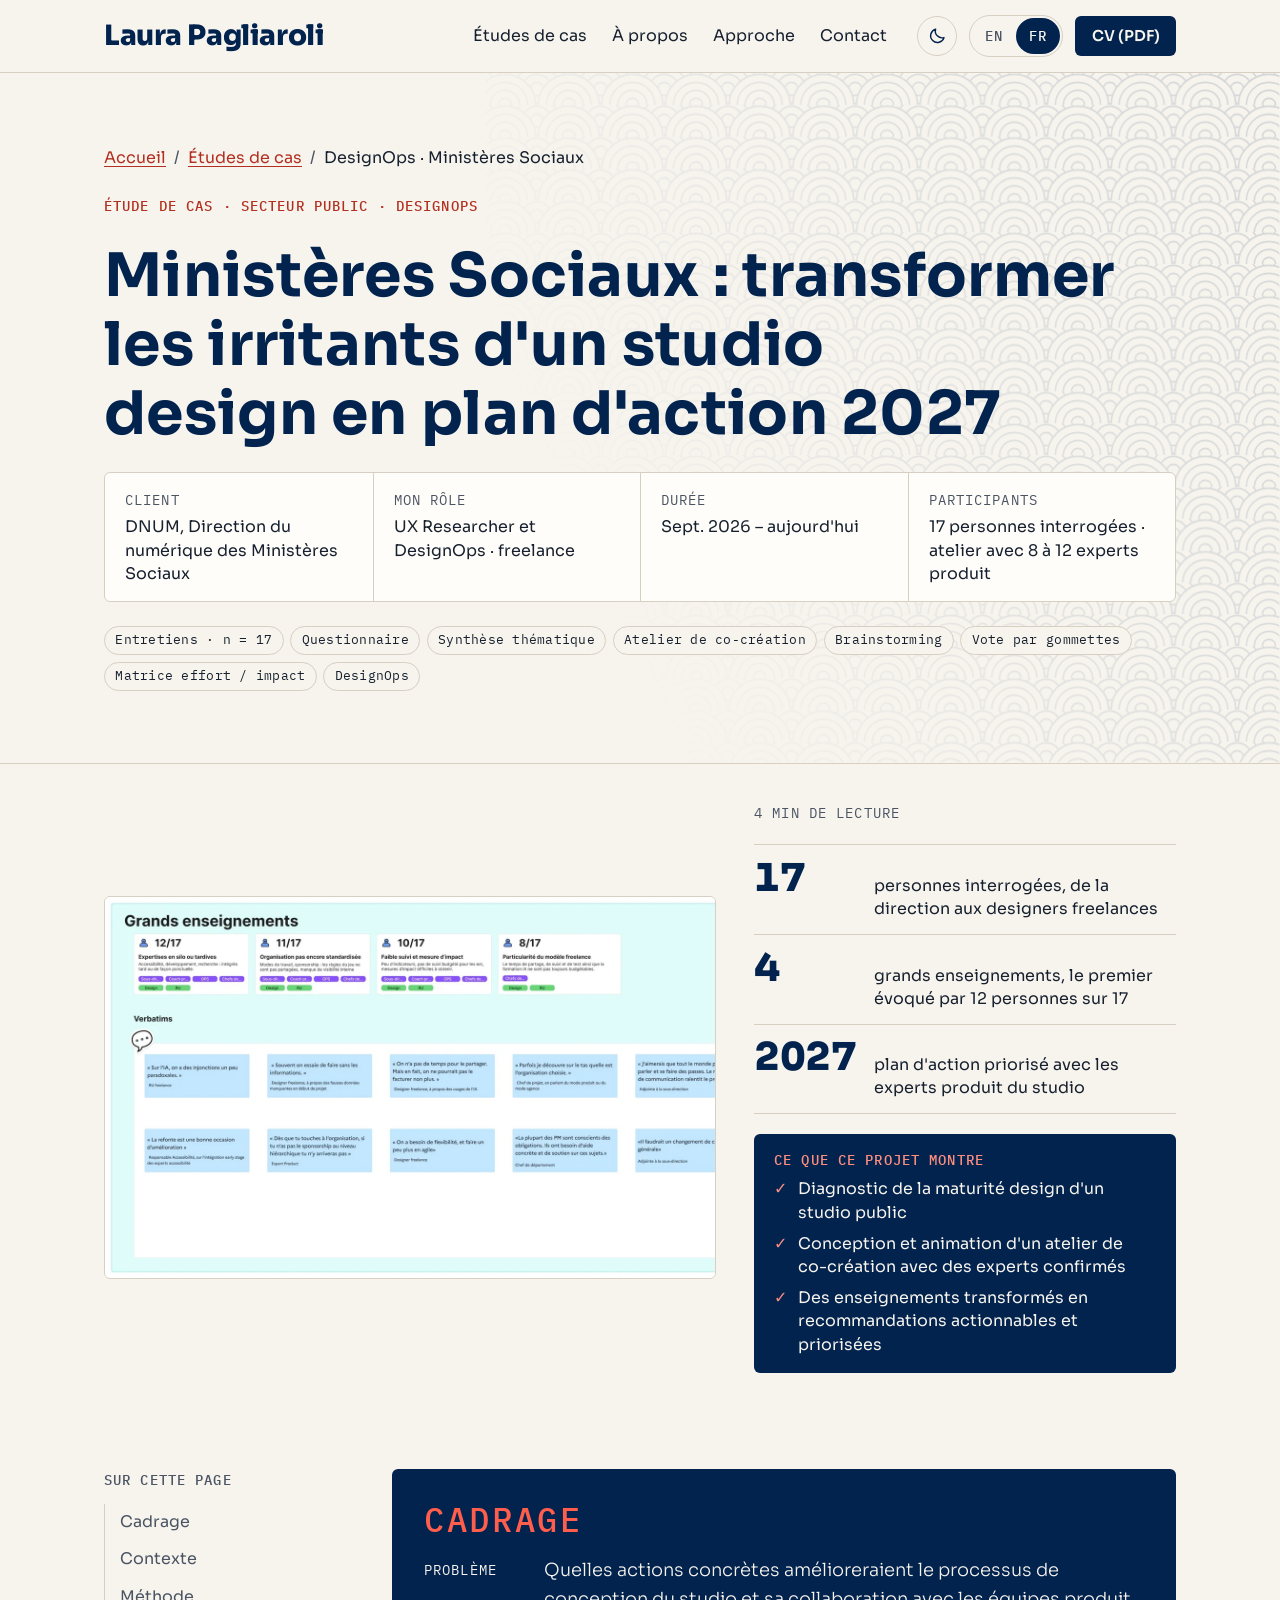
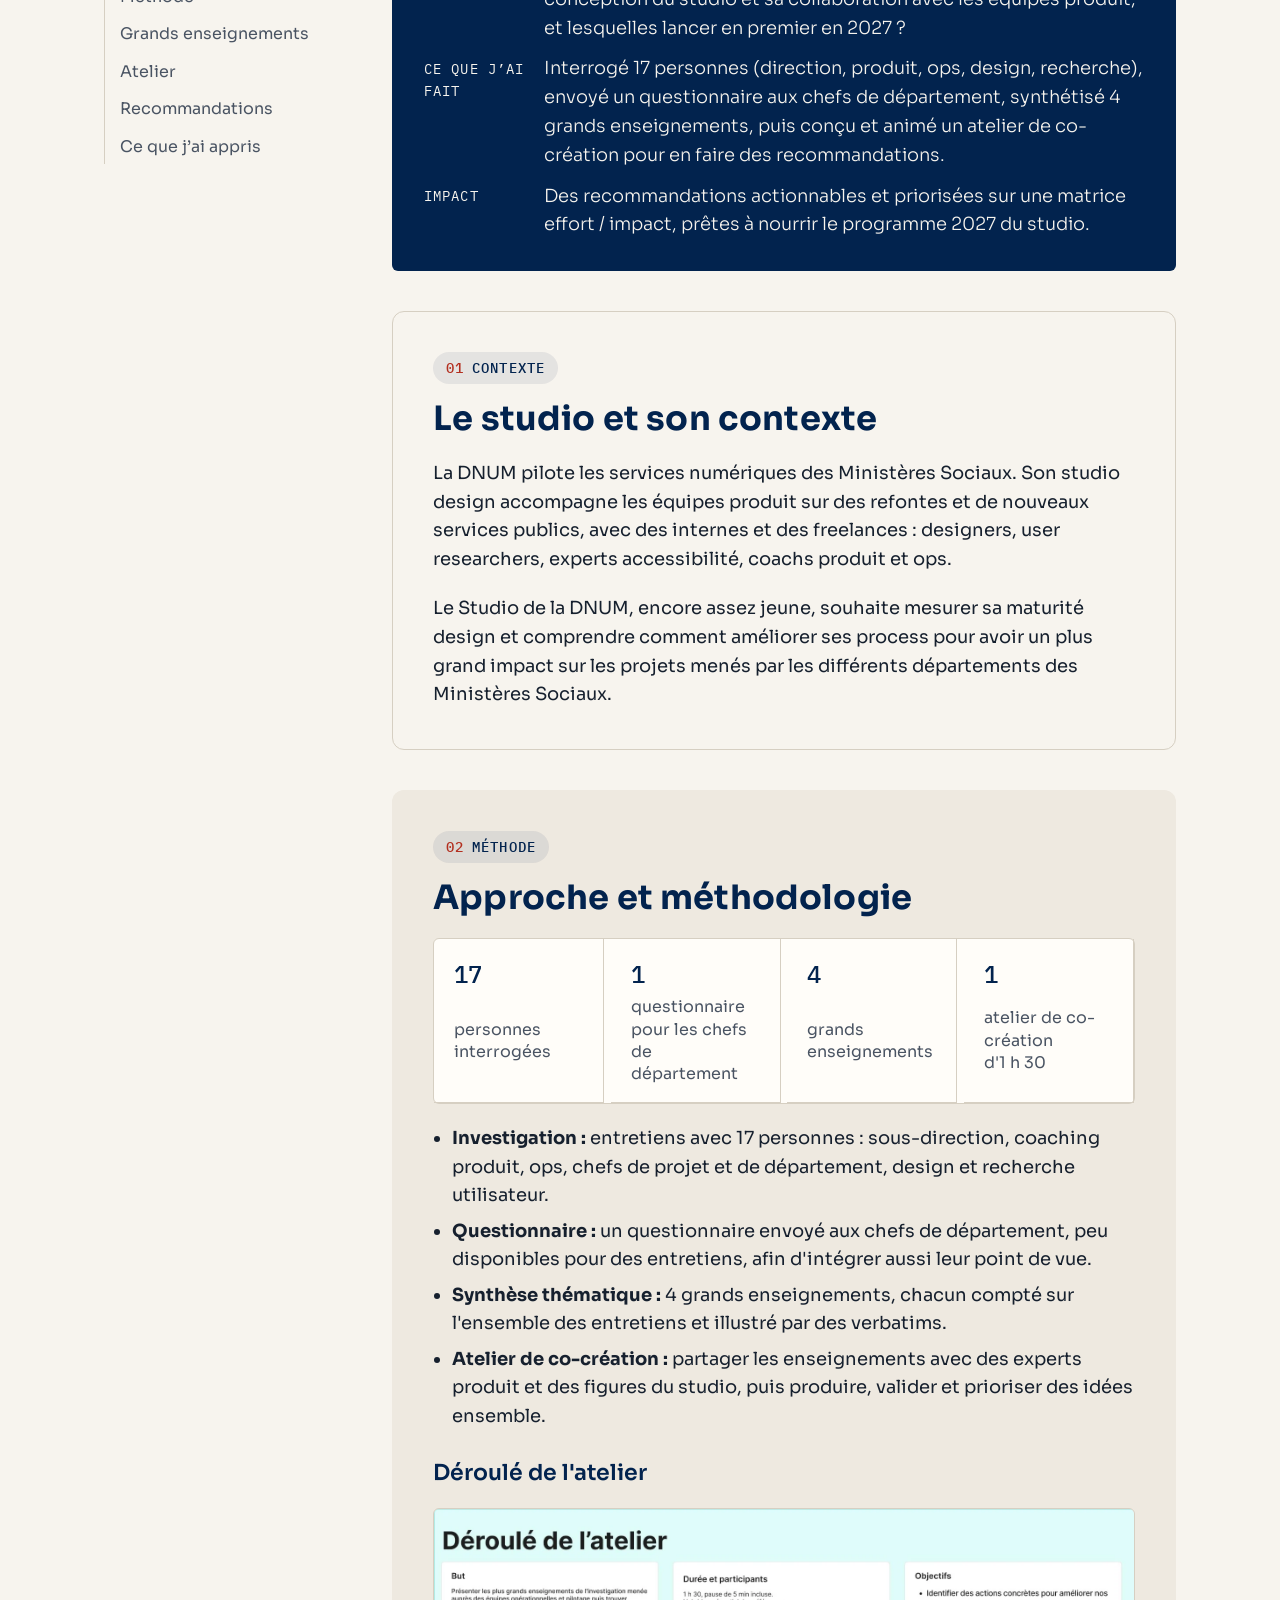
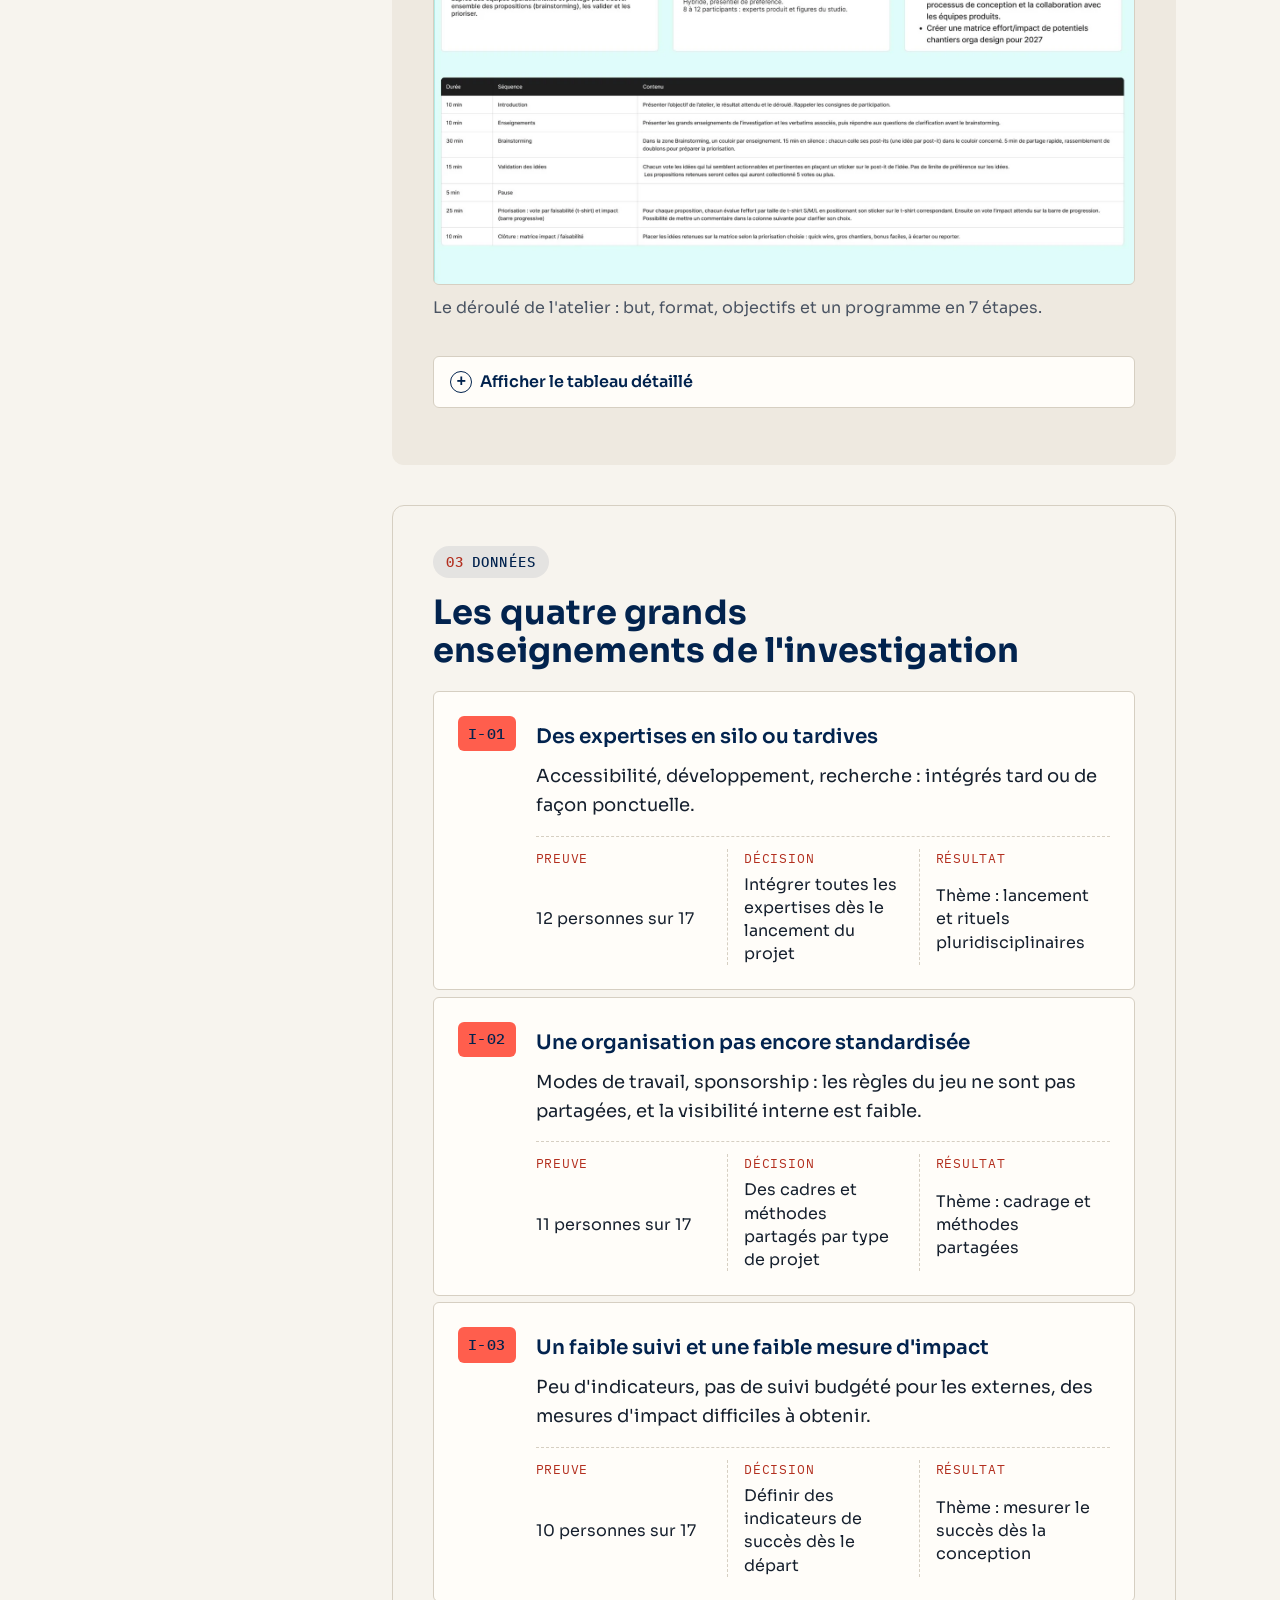
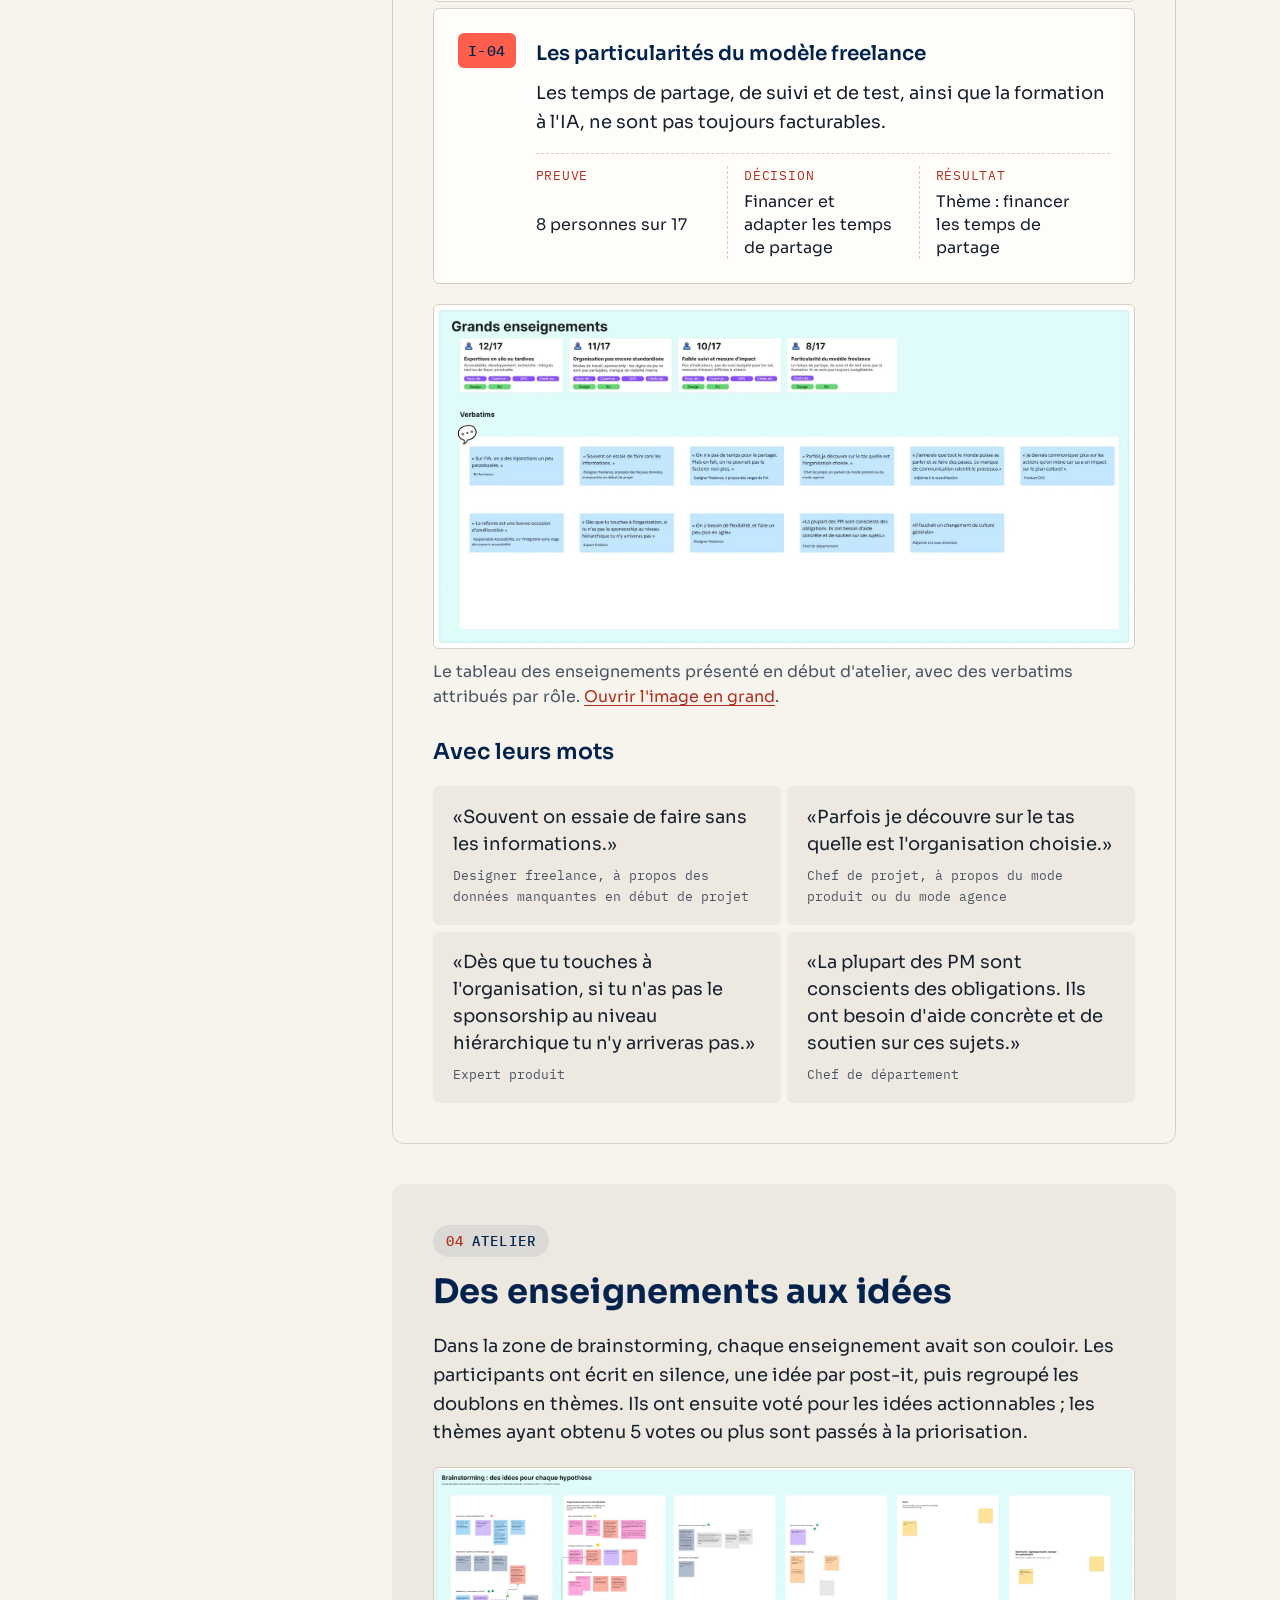
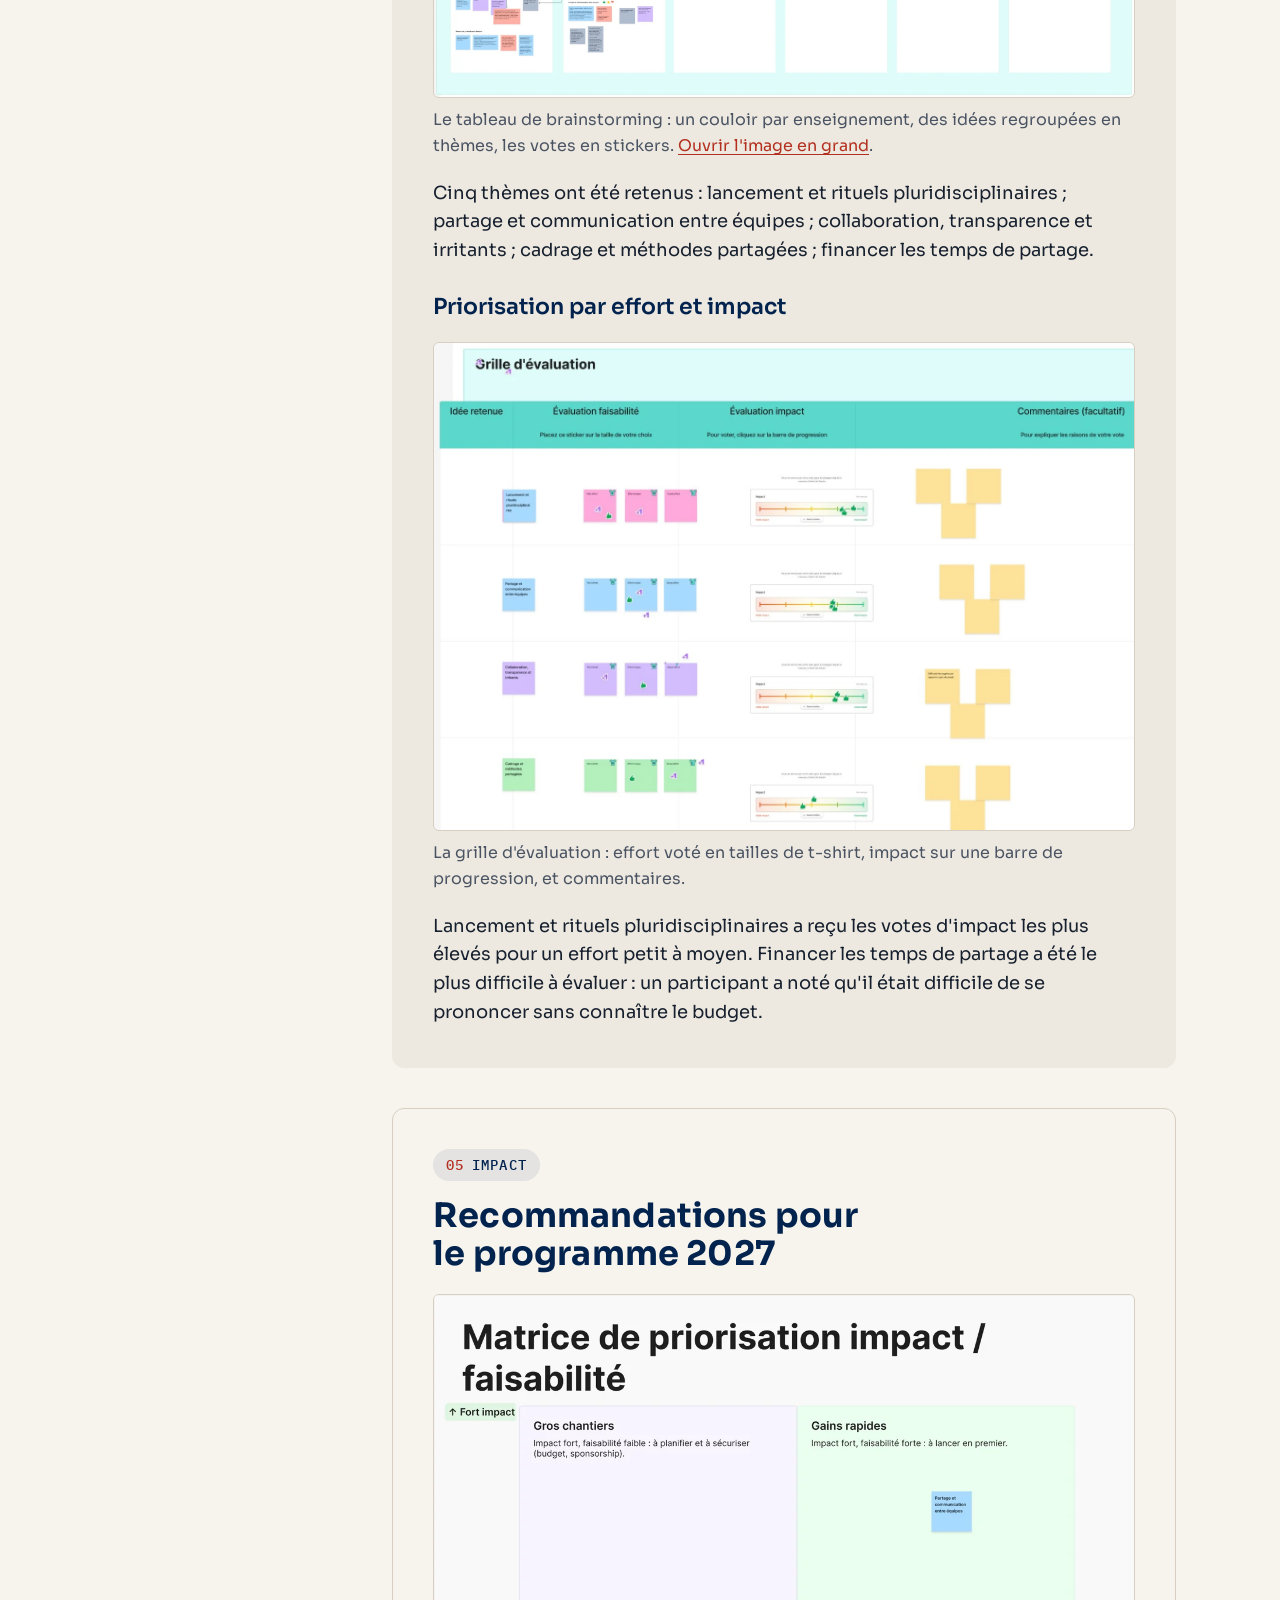
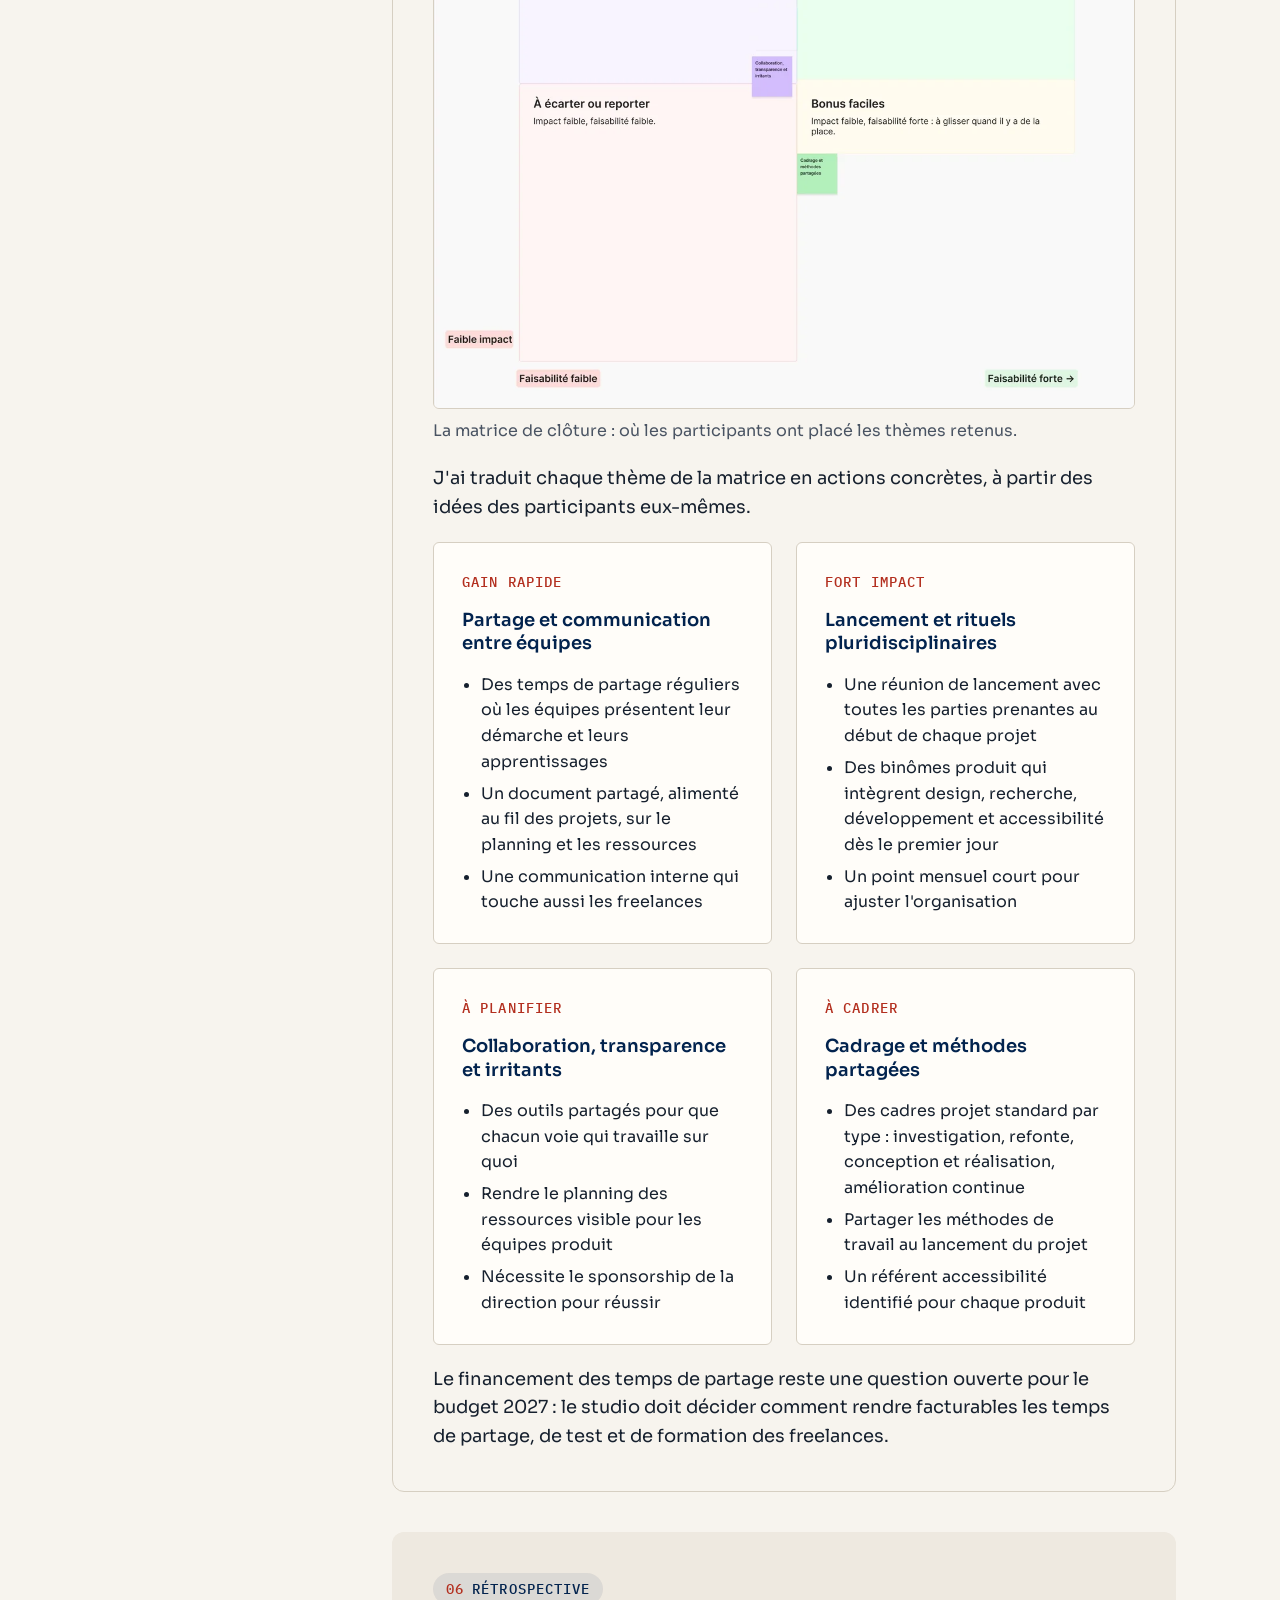
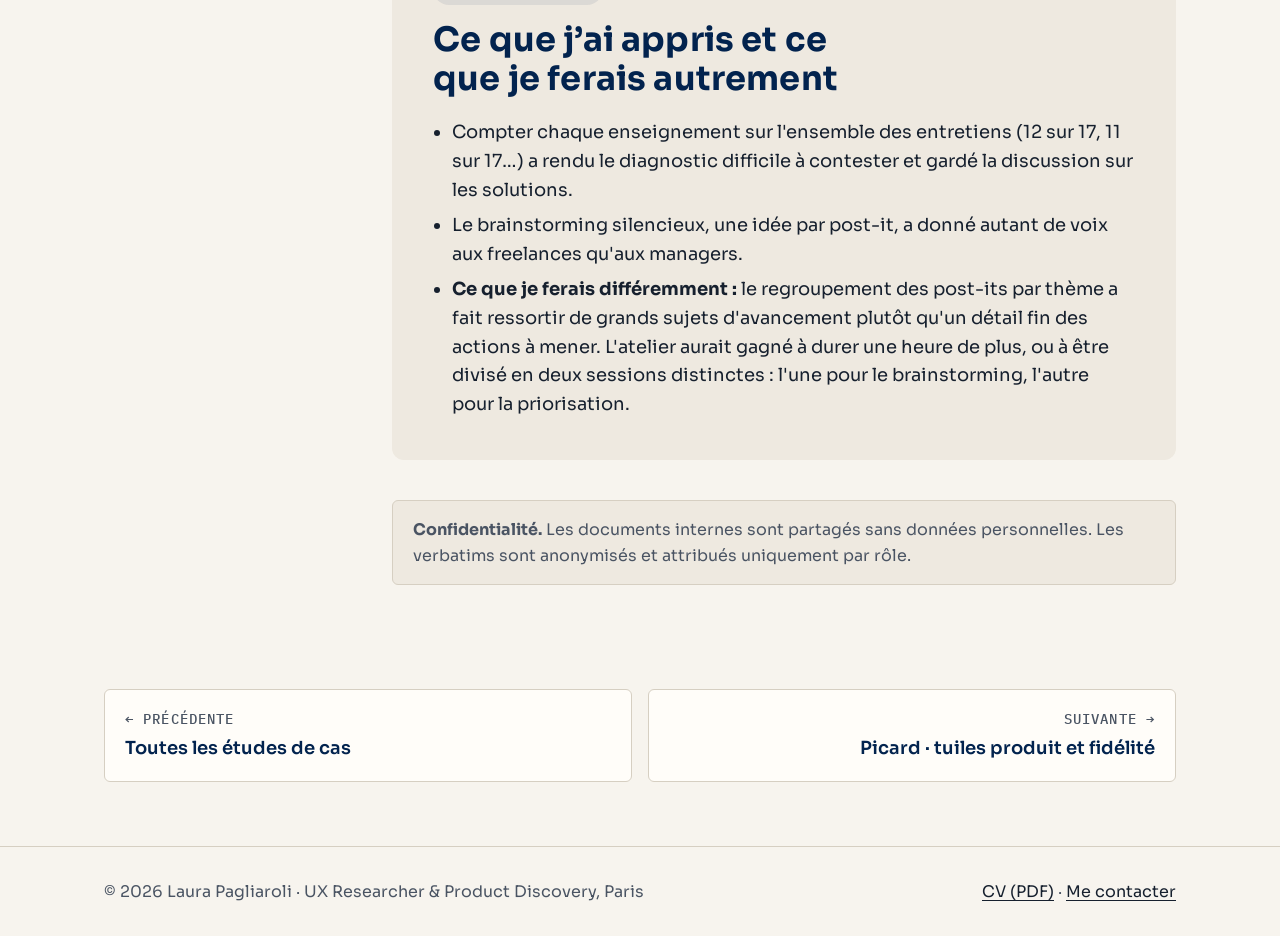
==== commit cba30655: "Copy edit: rewrite phrasing that read as AI-generated (EN/FR) Co-Authored-By: Claude Opus 5.5 <norep" ====
--- a/case-studies/designops-ministeres-sociaux-fr.html
+++ b/case-studies/designops-ministeres-sociaux-fr.html
@@ -62,7 +62,7 @@
 <nav aria-label="Sur cette page" class="toc"><p class="label">Sur cette page</p><ol><li><a href="#tldr">Cadrage</a></li><li><a href="#context">Contexte</a></li><li><a href="#approach">Méthode</a></li><li><a href="#synthesis">Grands enseignements</a></li><li><a href="#insights">Atelier</a></li><li><a href="#impact">Recommandations</a></li><li><a href="#learned">Ce que j’ai appris</a></li></ol></nav>
 <article class="cs-body">
 <section aria-labelledby="tldr-title" class="cs-section" id="tldr"><div class="tldr-box"><h2 class="label" id="tldr-title">Cadrage</h2><ol><li><b>Problème</b><span>Quelles actions concrètes amélioreraient le processus de conception du studio et sa collaboration avec les équipes produit, et lesquelles lancer en premier en 2027 ?</span></li><li><b>Ce que j’ai fait</b><span>Interrogé 17 personnes (direction, produit, ops, design, recherche), envoyé un questionnaire aux chefs de département, synthétisé 4 grands enseignements, puis conçu et animé un atelier de co-création pour en faire des recommandations.</span></li><li><b>Impact</b><span>Des recommandations actionnables et priorisées sur une matrice effort / impact, prêtes à nourrir le programme 2027 du studio.</span></li></ol></div></section>
-<section aria-labelledby="context-title" class="cs-section cs-panel" id="context"><p class="cs-kicker"><span aria-hidden="true">01</span> Contexte</p><h2 id="context-title">Le studio et son contexte</h2><p>La DNUM pilote les services numériques des Ministères Sociaux. Son studio design accompagne les équipes produit sur des refontes et de nouveaux services publics, avec des internes et des freelances : designers, user researchers, experts accessibilité, coachs produit et ops.</p><p>Le Studio de la DNUM, encore assez jeune, souhaite mesurer sa maturité design et comprendre comment améliorer ses process pour avoir un plus grand impact sur les projets menés par les différents départements des Ministères Sociaux.</p></section><section aria-labelledby="approach-title" class="cs-section cs-panel cs-panel--alt" id="approach"><p class="cs-kicker"><span aria-hidden="true">02</span> Méthode</p><h2 id="approach-title">Approche et méthodologie</h2><ul aria-label="La mission en chiffres" class="protocol"><li><strong>17</strong><span>personnes interrogées</span></li><li><strong>1</strong><span>questionnaire pour les chefs de département</span></li><li><strong>4</strong><span>grands enseignements</span></li><li><strong>1</strong><span>atelier de co-création d'1 h 30</span></li></ul><ul><li><strong>Investigation :</strong> entretiens avec 17 personnes : sous-direction, coaching produit, ops, chefs de projet et de département, design et recherche utilisateur.</li><li><strong>Questionnaire :</strong> un questionnaire envoyé aux chefs de département, peu disponibles pour des entretiens, afin d'intégrer aussi leur point de vue.</li><li><strong>Synthèse thématique :</strong> 4 grands enseignements, chacun compté sur l'ensemble des entretiens et illustré par des verbatims.</li><li><strong>Atelier de co-création :</strong> partager les enseignements avec des experts produit et des figures du studio, puis produire, valider et prioriser des idées ensemble.</li></ul><h3>Déroulé de l'atelier</h3><figure class="figure"><div class="figure__frame"><img alt="Déroulé de l'atelier. But : présenter les grands enseignements de l'investigation, puis trouver ensemble des propositions, les valider et les prioriser. Durée 1 h 30 avec une pause de 5 minutes, hybride, présentiel de préférence, 8 à 12 participants. Objectifs : identifier des actions concrètes pour améliorer les processus de conception et la collaboration avec les équipes produit, et créer une matrice effort / impact des chantiers d'organisation design pour 2027. Programme : introduction 10 minutes, enseignements 10, brainstorming 30, validation des idées 15, pause 5, priorisation par effort et impact 25, clôture avec la matrice 10." decoding="async" height="856" loading="lazy" src="../assets/dnum-workshop-plan.webp" width="1596"/></div><figcaption>Le déroulé de l'atelier : but, format, objectifs et un programme en 7 étapes.</figcaption></figure><details class="more"><summary>Afficher le tableau détaillé</summary><div aria-label="Déroulé de l'atelier, tableau défilant" class="method-table-wrap" role="region" tabindex="0"><table class="method-table"><caption class="visually-hidden">Déroulé de l'atelier</caption><thead><tr><th scope="col">Durée</th><th scope="col">Étape</th><th scope="col">Comment</th></tr></thead><tbody><tr><td>10 min</td><td>Introduction</td><td>Objectif, résultat attendu, déroulé et consignes de participation.</td></tr><tr><td>10 min</td><td>Enseignements</td><td>Les 4 grands enseignements et leurs verbatims, puis les questions de clarification.</td></tr><tr><td>30 min</td><td>Brainstorming</td><td>Un couloir par enseignement. 15 minutes en silence, une idée par post-it, puis partage rapide et regroupement des doublons.</td></tr><tr><td>15 min</td><td>Validation</td><td>Chacun vote pour les idées qui lui semblent actionnables et pertinentes. Les idées qui obtiennent 5 votes ou plus sont retenues.</td></tr><tr><td>25 min</td><td>Priorisation</td><td>Effort voté en tailles de t-shirt (S, M, L), impact voté sur une barre de progression, avec commentaires facultatifs.</td></tr><tr><td>10 min</td><td>Clôture</td><td>Les idées retenues placées sur la matrice effort / impact.</td></tr></tbody></table></div></details></section><section aria-labelledby="synthesis-title" class="cs-section cs-panel" id="synthesis"><p class="cs-kicker"><span aria-hidden="true">03</span> Données</p><h2 id="synthesis-title">Les quatre grands enseignements de l'investigation</h2><ol class="insights"><li class="insight"><span aria-hidden="true" class="insight__id">I-01</span><div class="insight__body"><h3><span class="visually-hidden">Insight 1 : </span>Des expertises en silo ou tardives</h3><p>Accessibilité, développement, recherche : intégrés tard ou de façon ponctuelle.</p><dl class="chain"><div><dt>Preuve</dt><dd>12 personnes sur 17</dd></div><div><dt>Décision</dt><dd>Intégrer toutes les expertises dès le lancement du projet</dd></div><div><dt>Résultat</dt><dd>Thème : lancement et rituels pluridisciplinaires</dd></div></dl></div></li><li class="insight"><span aria-hidden="true" class="insight__id">I-02</span><div class="insight__body"><h3><span class="visually-hidden">Insight 2 : </span>Une organisation pas encore standardisée</h3><p>Modes de travail, sponsorship : les règles du jeu ne sont pas partagées, et la visibilité interne est faible.</p><dl class="chain"><div><dt>Preuve</dt><dd>11 personnes sur 17</dd></div><div><dt>Décision</dt><dd>Des cadres et méthodes partagés par type de projet</dd></div><div><dt>Résultat</dt><dd>Thème : cadrage et méthodes partagées</dd></div></dl></div></li><li class="insight"><span aria-hidden="true" class="insight__id">I-03</span><div class="insight__body"><h3><span class="visually-hidden">Insight 3 : </span>Un faible suivi et une faible mesure d'impact</h3><p>Peu d'indicateurs, pas de suivi budgété pour les externes, des mesures d'impact difficiles à obtenir.</p><dl class="chain"><div><dt>Preuve</dt><dd>10 personnes sur 17</dd></div><div><dt>Décision</dt><dd>Définir des indicateurs de succès dès le départ</dd></div><div><dt>Résultat</dt><dd>Thème : mesurer le succès dès la conception</dd></div></dl></div></li><li class="insight"><span aria-hidden="true" class="insight__id">I-04</span><div class="insight__body"><h3><span class="visually-hidden">Insight 4 : </span>Les particularités du modèle freelance</h3><p>Les temps de partage, de suivi et de test, ainsi que la formation à l'IA, ne sont pas toujours facturables.</p><dl class="chain"><div><dt>Preuve</dt><dd>8 personnes sur 17</dd></div><div><dt>Décision</dt><dd>Financer et adapter les temps de partage</dd></div><div><dt>Résultat</dt><dd>Thème : financer les temps de partage</dd></div></dl></div></li></ol><figure class="figure"><div class="figure__frame"><img alt="Tableau Grands enseignements : quatre cartes avec leur fréquence (12, 11, 10 et 8 sur 17) et les rôles concernés (sous-direction, coachs produit, ops, chefs de projet, design, recherche). En dessous, onze verbatims attribués uniquement par rôle." decoding="async" height="881" loading="lazy" src="../assets/dnum-key-findings.webp" width="1800"/></div><figcaption>Le tableau des enseignements présenté en début d'atelier, avec des verbatims attribués par rôle. <a href="../assets/dnum-key-findings.webp">Ouvrir l'image en grand</a>.</figcaption></figure><h3>Avec leurs mots</h3><ul class="verbatims"><li><q>Souvent on essaie de faire sans les informations.</q><span>Designer freelance, à propos des données manquantes en début de projet</span></li><li><q>Parfois je découvre sur le tas quelle est l'organisation choisie.</q><span>Chef de projet, à propos du mode produit ou du mode agence</span></li><li><q>Dès que tu touches à l'organisation, si tu n'as pas le sponsorship au niveau hiérarchique tu n'y arriveras pas.</q><span>Expert produit</span></li><li><q>La plupart des PM sont conscients des obligations. Ils ont besoin d'aide concrète et de soutien sur ces sujets.</q><span>Chef de département</span></li></ul></section><section aria-labelledby="insights-title" class="cs-section cs-panel cs-panel--alt" id="insights"><p class="cs-kicker"><span aria-hidden="true">04</span> Atelier</p><h2 id="insights-title">Des enseignements aux idées</h2><p>Dans la zone de brainstorming, chaque enseignement avait son couloir. Les participants ont écrit en silence, une idée par post-it, puis regroupé les doublons en thèmes. Ils ont ensuite voté pour les idées actionnables ; les thèmes ayant obtenu 5 votes ou plus sont passés à la priorisation.</p><figure class="figure"><div class="figure__frame"><img alt="Tableau de brainstorming avec un couloir par enseignement, rempli de post-its de couleur regroupés en thèmes : lancement et rituels pluridisciplinaires, accessibilité, collaboration et transparence, cadrage et méthodes partagées, partage et communication entre équipes, mesure du succès dès la conception, financement des temps de partage. Les stickers indiquent les votes." decoding="async" height="653" loading="lazy" src="../assets/dnum-brainstorming.webp" width="2000"/></div><figcaption>Le tableau de brainstorming : un couloir par enseignement, des idées regroupées en thèmes, les votes en stickers. <a href="../assets/dnum-brainstorming.webp">Ouvrir l'image en grand</a>.</figcaption></figure><p>Cinq thèmes ont été retenus : lancement et rituels pluridisciplinaires ; partage et communication entre équipes ; collaboration, transparence et irritants ; cadrage et méthodes partagées ; financer les temps de partage.</p><h3>Priorisation par effort et impact</h3><figure class="figure"><div class="figure__frame"><img alt="Grille d'évaluation. Pour chaque idée retenue, les participants placent un sticker sur un t-shirt d'effort petit, moyen ou grand et votent sur une barre d'impact de faible à fort, avec des commentaires facultatifs. Lancement et rituels pluridisciplinaires obtient les votes d'impact les plus élevés pour un effort petit à moyen ; financer les temps de partage reçoit un point d'interrogation sur l'effort." decoding="async" height="1030" loading="lazy" src="../assets/dnum-evaluation-grid.webp" width="1480"/></div><figcaption>La grille d'évaluation : effort voté en tailles de t-shirt, impact sur une barre de progression, et commentaires.</figcaption></figure><p>Lancement et rituels pluridisciplinaires a reçu les votes d'impact les plus élevés pour un effort petit à moyen. Financer les temps de partage a été le plus difficile à évaluer : un participant a noté qu'il était difficile de se prononcer sans connaître le budget.</p></section><section aria-labelledby="impact-title" class="cs-section cs-panel" id="impact"><p class="cs-kicker"><span aria-hidden="true">05</span> Impact</p><h2 id="impact-title">Recommandations pour le programme 2027</h2><figure class="figure"><div class="figure__frame"><img alt="Matrice impact et faisabilité en quatre zones : gros chantiers, gains rapides, bonus faciles, à écarter ou reporter. Partage et communication entre équipes est dans les gains rapides. Collaboration, transparence et irritants est à la limite entre gros chantiers et à écarter ou reporter. Cadrage et méthodes partagées est en bordure des bonus faciles." decoding="async" height="1222" loading="lazy" src="../assets/dnum-matrix.webp" width="1200"/></div><figcaption>La matrice de clôture : où les participants ont placé les thèmes retenus.</figcaption></figure><p>La matrice donne au studio un point de départ clair pour 2027. J'ai traduit chaque thème en actions concrètes, à partir des idées des participants eux-mêmes.</p><div class="offers"><article class="offer"><p class="label label--coral">Gain rapide</p><h4>Partage et communication entre équipes</h4><ul><li>Des temps de partage réguliers où les équipes présentent leur démarche et leurs apprentissages</li><li>Un document partagé, alimenté au fil des projets, sur le planning et les ressources</li><li>Une communication interne qui touche aussi les freelances</li></ul></article><article class="offer"><p class="label label--coral">Fort impact</p><h4>Lancement et rituels pluridisciplinaires</h4><ul><li>Une réunion de lancement avec toutes les parties prenantes au début de chaque projet</li><li>Des binômes produit qui intègrent design, recherche, développement et accessibilité dès le premier jour</li><li>Un point mensuel court pour ajuster l'organisation</li></ul></article><article class="offer"><p class="label label--coral">À planifier</p><h4>Collaboration, transparence et irritants</h4><ul><li>Des outils partagés pour que chacun voie qui travaille sur quoi</li><li>Rendre le planning des ressources visible pour les équipes produit</li><li>Nécessite le sponsorship de la direction pour réussir</li></ul></article><article class="offer"><p class="label label--coral">À cadrer</p><h4>Cadrage et méthodes partagées</h4><ul><li>Des cadres projet standard par type : investigation, refonte, conception et réalisation, amélioration continue</li><li>Partager les méthodes de travail au lancement du projet</li><li>Un référent accessibilité identifié pour chaque produit</li></ul></article></div><p>Le financement des temps de partage reste une question ouverte pour le budget 2027 : le studio doit décider comment rendre facturables les temps de partage, de test et de formation des freelances.</p></section><section aria-labelledby="learned-title" class="cs-section cs-panel cs-panel--alt" id="learned"><p class="cs-kicker"><span aria-hidden="true">06</span> Rétrospective</p><h2 id="learned-title">Ce que j’ai appris et ce que je ferais autrement</h2><ul><li>Compter chaque enseignement sur l'ensemble des entretiens (12 sur 17, 11 sur 17…) a rendu le diagnostic difficile à contester et gardé la discussion sur les solutions.</li><li>Le brainstorming silencieux, une idée par post-it, a donné autant de voix aux freelances qu'aux managers.</li><li><strong>Ce que je ferais différemment :</strong> le regroupement des post-its par thème a fait ressortir de grands sujets d'avancement plutôt qu'un détail fin des actions à mener. L'atelier aurait gagné à durer une heure de plus, ou à être divisé en deux sessions distinctes : l'une pour le brainstorming, l'autre pour la priorisation.</li></ul></section>
+<section aria-labelledby="context-title" class="cs-section cs-panel" id="context"><p class="cs-kicker"><span aria-hidden="true">01</span> Contexte</p><h2 id="context-title">Le studio et son contexte</h2><p>La DNUM pilote les services numériques des Ministères Sociaux. Son studio design accompagne les équipes produit sur des refontes et de nouveaux services publics, avec des internes et des freelances : designers, user researchers, experts accessibilité, coachs produit et ops.</p><p>Le Studio de la DNUM, encore assez jeune, souhaite mesurer sa maturité design et comprendre comment améliorer ses process pour avoir un plus grand impact sur les projets menés par les différents départements des Ministères Sociaux.</p></section><section aria-labelledby="approach-title" class="cs-section cs-panel cs-panel--alt" id="approach"><p class="cs-kicker"><span aria-hidden="true">02</span> Méthode</p><h2 id="approach-title">Approche et méthodologie</h2><ul aria-label="La mission en chiffres" class="protocol"><li><strong>17</strong><span>personnes interrogées</span></li><li><strong>1</strong><span>questionnaire pour les chefs de département</span></li><li><strong>4</strong><span>grands enseignements</span></li><li><strong>1</strong><span>atelier de co-création d'1 h 30</span></li></ul><ul><li><strong>Investigation :</strong> entretiens avec 17 personnes : sous-direction, coaching produit, ops, chefs de projet et de département, design et recherche utilisateur.</li><li><strong>Questionnaire :</strong> un questionnaire envoyé aux chefs de département, peu disponibles pour des entretiens, afin d'intégrer aussi leur point de vue.</li><li><strong>Synthèse thématique :</strong> 4 grands enseignements, chacun compté sur l'ensemble des entretiens et illustré par des verbatims.</li><li><strong>Atelier de co-création :</strong> partager les enseignements avec des experts produit et des figures du studio, puis produire, valider et prioriser des idées ensemble.</li></ul><h3>Déroulé de l'atelier</h3><figure class="figure"><div class="figure__frame"><img alt="Déroulé de l'atelier. But : présenter les grands enseignements de l'investigation, puis trouver ensemble des propositions, les valider et les prioriser. Durée 1 h 30 avec une pause de 5 minutes, hybride, présentiel de préférence, 8 à 12 participants. Objectifs : identifier des actions concrètes pour améliorer les processus de conception et la collaboration avec les équipes produit, et créer une matrice effort / impact des chantiers d'organisation design pour 2027. Programme : introduction 10 minutes, enseignements 10, brainstorming 30, validation des idées 15, pause 5, priorisation par effort et impact 25, clôture avec la matrice 10." decoding="async" height="856" loading="lazy" src="../assets/dnum-workshop-plan.webp" width="1596"/></div><figcaption>Le déroulé de l'atelier : but, format, objectifs et un programme en 7 étapes.</figcaption></figure><details class="more"><summary>Afficher le tableau détaillé</summary><div aria-label="Déroulé de l'atelier, tableau défilant" class="method-table-wrap" role="region" tabindex="0"><table class="method-table"><caption class="visually-hidden">Déroulé de l'atelier</caption><thead><tr><th scope="col">Durée</th><th scope="col">Étape</th><th scope="col">Comment</th></tr></thead><tbody><tr><td>10 min</td><td>Introduction</td><td>Objectif, résultat attendu, déroulé et consignes de participation.</td></tr><tr><td>10 min</td><td>Enseignements</td><td>Les 4 grands enseignements et leurs verbatims, puis les questions de clarification.</td></tr><tr><td>30 min</td><td>Brainstorming</td><td>Un couloir par enseignement. 15 minutes en silence, une idée par post-it, puis partage rapide et regroupement des doublons.</td></tr><tr><td>15 min</td><td>Validation</td><td>Chacun vote pour les idées qui lui semblent actionnables et pertinentes. Les idées qui obtiennent 5 votes ou plus sont retenues.</td></tr><tr><td>25 min</td><td>Priorisation</td><td>Effort voté en tailles de t-shirt (S, M, L), impact voté sur une barre de progression, avec commentaires facultatifs.</td></tr><tr><td>10 min</td><td>Clôture</td><td>Les idées retenues placées sur la matrice effort / impact.</td></tr></tbody></table></div></details></section><section aria-labelledby="synthesis-title" class="cs-section cs-panel" id="synthesis"><p class="cs-kicker"><span aria-hidden="true">03</span> Données</p><h2 id="synthesis-title">Les quatre grands enseignements de l'investigation</h2><ol class="insights"><li class="insight"><span aria-hidden="true" class="insight__id">I-01</span><div class="insight__body"><h3><span class="visually-hidden">Insight 1 : </span>Des expertises en silo ou tardives</h3><p>Accessibilité, développement, recherche : intégrés tard ou de façon ponctuelle.</p><dl class="chain"><div><dt>Preuve</dt><dd>12 personnes sur 17</dd></div><div><dt>Décision</dt><dd>Intégrer toutes les expertises dès le lancement du projet</dd></div><div><dt>Résultat</dt><dd>Thème : lancement et rituels pluridisciplinaires</dd></div></dl></div></li><li class="insight"><span aria-hidden="true" class="insight__id">I-02</span><div class="insight__body"><h3><span class="visually-hidden">Insight 2 : </span>Une organisation pas encore standardisée</h3><p>Modes de travail, sponsorship : les règles du jeu ne sont pas partagées, et la visibilité interne est faible.</p><dl class="chain"><div><dt>Preuve</dt><dd>11 personnes sur 17</dd></div><div><dt>Décision</dt><dd>Des cadres et méthodes partagés par type de projet</dd></div><div><dt>Résultat</dt><dd>Thème : cadrage et méthodes partagées</dd></div></dl></div></li><li class="insight"><span aria-hidden="true" class="insight__id">I-03</span><div class="insight__body"><h3><span class="visually-hidden">Insight 3 : </span>Un faible suivi et une faible mesure d'impact</h3><p>Peu d'indicateurs, pas de suivi budgété pour les externes, des mesures d'impact difficiles à obtenir.</p><dl class="chain"><div><dt>Preuve</dt><dd>10 personnes sur 17</dd></div><div><dt>Décision</dt><dd>Définir des indicateurs de succès dès le départ</dd></div><div><dt>Résultat</dt><dd>Thème : mesurer le succès dès la conception</dd></div></dl></div></li><li class="insight"><span aria-hidden="true" class="insight__id">I-04</span><div class="insight__body"><h3><span class="visually-hidden">Insight 4 : </span>Les particularités du modèle freelance</h3><p>Les temps de partage, de suivi et de test, ainsi que la formation à l'IA, ne sont pas toujours facturables.</p><dl class="chain"><div><dt>Preuve</dt><dd>8 personnes sur 17</dd></div><div><dt>Décision</dt><dd>Financer et adapter les temps de partage</dd></div><div><dt>Résultat</dt><dd>Thème : financer les temps de partage</dd></div></dl></div></li></ol><figure class="figure"><div class="figure__frame"><img alt="Tableau Grands enseignements : quatre cartes avec leur fréquence (12, 11, 10 et 8 sur 17) et les rôles concernés (sous-direction, coachs produit, ops, chefs de projet, design, recherche). En dessous, onze verbatims attribués uniquement par rôle." decoding="async" height="881" loading="lazy" src="../assets/dnum-key-findings.webp" width="1800"/></div><figcaption>Le tableau des enseignements présenté en début d'atelier, avec des verbatims attribués par rôle. <a href="../assets/dnum-key-findings.webp">Ouvrir l'image en grand</a>.</figcaption></figure><h3>Avec leurs mots</h3><ul class="verbatims"><li><q>Souvent on essaie de faire sans les informations.</q><span>Designer freelance, à propos des données manquantes en début de projet</span></li><li><q>Parfois je découvre sur le tas quelle est l'organisation choisie.</q><span>Chef de projet, à propos du mode produit ou du mode agence</span></li><li><q>Dès que tu touches à l'organisation, si tu n'as pas le sponsorship au niveau hiérarchique tu n'y arriveras pas.</q><span>Expert produit</span></li><li><q>La plupart des PM sont conscients des obligations. Ils ont besoin d'aide concrète et de soutien sur ces sujets.</q><span>Chef de département</span></li></ul></section><section aria-labelledby="insights-title" class="cs-section cs-panel cs-panel--alt" id="insights"><p class="cs-kicker"><span aria-hidden="true">04</span> Atelier</p><h2 id="insights-title">Des enseignements aux idées</h2><p>Dans la zone de brainstorming, chaque enseignement avait son couloir. Les participants ont écrit en silence, une idée par post-it, puis regroupé les doublons en thèmes. Ils ont ensuite voté pour les idées actionnables ; les thèmes ayant obtenu 5 votes ou plus sont passés à la priorisation.</p><figure class="figure"><div class="figure__frame"><img alt="Tableau de brainstorming avec un couloir par enseignement, rempli de post-its de couleur regroupés en thèmes : lancement et rituels pluridisciplinaires, accessibilité, collaboration et transparence, cadrage et méthodes partagées, partage et communication entre équipes, mesure du succès dès la conception, financement des temps de partage. Les stickers indiquent les votes." decoding="async" height="653" loading="lazy" src="../assets/dnum-brainstorming.webp" width="2000"/></div><figcaption>Le tableau de brainstorming : un couloir par enseignement, des idées regroupées en thèmes, les votes en stickers. <a href="../assets/dnum-brainstorming.webp">Ouvrir l'image en grand</a>.</figcaption></figure><p>Cinq thèmes ont été retenus : lancement et rituels pluridisciplinaires ; partage et communication entre équipes ; collaboration, transparence et irritants ; cadrage et méthodes partagées ; financer les temps de partage.</p><h3>Priorisation par effort et impact</h3><figure class="figure"><div class="figure__frame"><img alt="Grille d'évaluation. Pour chaque idée retenue, les participants placent un sticker sur un t-shirt d'effort petit, moyen ou grand et votent sur une barre d'impact de faible à fort, avec des commentaires facultatifs. Lancement et rituels pluridisciplinaires obtient les votes d'impact les plus élevés pour un effort petit à moyen ; financer les temps de partage reçoit un point d'interrogation sur l'effort." decoding="async" height="1030" loading="lazy" src="../assets/dnum-evaluation-grid.webp" width="1480"/></div><figcaption>La grille d'évaluation : effort voté en tailles de t-shirt, impact sur une barre de progression, et commentaires.</figcaption></figure><p>Lancement et rituels pluridisciplinaires a reçu les votes d'impact les plus élevés pour un effort petit à moyen. Financer les temps de partage a été le plus difficile à évaluer : un participant a noté qu'il était difficile de se prononcer sans connaître le budget.</p></section><section aria-labelledby="impact-title" class="cs-section cs-panel" id="impact"><p class="cs-kicker"><span aria-hidden="true">05</span> Impact</p><h2 id="impact-title">Recommandations pour le programme 2027</h2><figure class="figure"><div class="figure__frame"><img alt="Matrice impact et faisabilité en quatre zones : gros chantiers, gains rapides, bonus faciles, à écarter ou reporter. Partage et communication entre équipes est dans les gains rapides. Collaboration, transparence et irritants est à la limite entre gros chantiers et à écarter ou reporter. Cadrage et méthodes partagées est en bordure des bonus faciles." decoding="async" height="1222" loading="lazy" src="../assets/dnum-matrix.webp" width="1200"/></div><figcaption>La matrice de clôture : où les participants ont placé les thèmes retenus.</figcaption></figure><p>J'ai traduit chaque thème de la matrice en actions concrètes, à partir des idées des participants eux-mêmes.</p><div class="offers"><article class="offer"><p class="label label--coral">Gain rapide</p><h4>Partage et communication entre équipes</h4><ul><li>Des temps de partage réguliers où les équipes présentent leur démarche et leurs apprentissages</li><li>Un document partagé, alimenté au fil des projets, sur le planning et les ressources</li><li>Une communication interne qui touche aussi les freelances</li></ul></article><article class="offer"><p class="label label--coral">Fort impact</p><h4>Lancement et rituels pluridisciplinaires</h4><ul><li>Une réunion de lancement avec toutes les parties prenantes au début de chaque projet</li><li>Des binômes produit qui intègrent design, recherche, développement et accessibilité dès le premier jour</li><li>Un point mensuel court pour ajuster l'organisation</li></ul></article><article class="offer"><p class="label label--coral">À planifier</p><h4>Collaboration, transparence et irritants</h4><ul><li>Des outils partagés pour que chacun voie qui travaille sur quoi</li><li>Rendre le planning des ressources visible pour les équipes produit</li><li>Nécessite le sponsorship de la direction pour réussir</li></ul></article><article class="offer"><p class="label label--coral">À cadrer</p><h4>Cadrage et méthodes partagées</h4><ul><li>Des cadres projet standard par type : investigation, refonte, conception et réalisation, amélioration continue</li><li>Partager les méthodes de travail au lancement du projet</li><li>Un référent accessibilité identifié pour chaque produit</li></ul></article></div><p>Le financement des temps de partage reste une question ouverte pour le budget 2027 : le studio doit décider comment rendre facturables les temps de partage, de test et de formation des freelances.</p></section><section aria-labelledby="learned-title" class="cs-section cs-panel cs-panel--alt" id="learned"><p class="cs-kicker"><span aria-hidden="true">06</span> Rétrospective</p><h2 id="learned-title">Ce que j’ai appris et ce que je ferais autrement</h2><ul><li>Compter chaque enseignement sur l'ensemble des entretiens (12 sur 17, 11 sur 17…) a rendu le diagnostic difficile à contester et gardé la discussion sur les solutions.</li><li>Le brainstorming silencieux, une idée par post-it, a donné autant de voix aux freelances qu'aux managers.</li><li><strong>Ce que je ferais différemment :</strong> le regroupement des post-its par thème a fait ressortir de grands sujets d'avancement plutôt qu'un détail fin des actions à mener. L'atelier aurait gagné à durer une heure de plus, ou à être divisé en deux sessions distinctes : l'une pour le brainstorming, l'autre pour la priorisation.</li></ul></section>
 <p class="note"><strong>Confidentialité.</strong> Les documents internes sont partagés sans données personnelles. Les verbatims sont anonymisés et attribués uniquement par rôle.</p>
 </article></div>
 <div class="container"><nav aria-label="Autres études de cas" class="pager">
--- a/assets/styles.css
+++ b/assets/styles.css
@@ -472,7 +472,7 @@
 .tldr-box .label { color: var(--coral); }
 .tldr-box ol { list-style: none; margin: 0; padding: 0; display: grid; gap: 0.75rem; }
 .tldr-box li { display: grid; grid-template-columns: 6.5rem 1fr; gap: 1rem; }
-.tldr-box li b { font-family: var(--font-mono); font-weight: 500; font-size: var(--fs-label); text-transform: uppercase; letter-spacing: 0.08em; padding-top: 0.2rem; }
+.tldr-box li b { font-family: var(--font-mono); font-weight: 400; font-size: var(--fs-label); text-transform: uppercase; letter-spacing: 0.08em; padding-top: 0.2rem; }
 @media (max-width: 520px) { .tldr-box li { grid-template-columns: 1fr; gap: 0.15rem; } }
 
 .question { border-left: 4px solid var(--coral); padding: 0.5rem 0 0.5rem 1.25rem; font-size: var(--fs-lead); color: var(--navy); font-weight: 500; max-width: var(--measure); }
@@ -669,3 +669,16 @@
 @media (max-width: 640px) { .cs-hero .tags { display: none; } }
 .case-card__metric { margin: 0; display: grid; grid-template-columns: auto 1fr; align-items: center; gap: 0.75rem; font-size: var(--fs-small); line-height: 1.4; color: var(--muted); }
 .case-card__metric strong { font-weight: 800; font-size: 1.75rem; line-height: 1; color: var(--coral-ink, #B32F1F); letter-spacing: -0.01em; }
+.tldr-box li span { font-weight: 300; -webkit-font-smoothing: antialiased; -moz-osx-font-smoothing: grayscale; }
+:root[data-theme="dark"] .tldr-box li span { font-weight: 400; }
+/* Copy email: a copy icon slides in on hover, like the other CTAs */
+.btn.btn--copy::after {
+  content: ""; display: inline-block; flex: none; width: 1.05em; height: 1.05em; max-width: 0; margin-left: -0.5rem; opacity: 0;
+  background-color: currentColor;
+  -webkit-mask: url("data:image/svg+xml,%3Csvg xmlns='http://www.w3.org/2000/svg' viewBox='0 0 24 24' fill='none' stroke='black' stroke-width='2' stroke-linecap='round' stroke-linejoin='round'%3E%3Crect x='9' y='9' width='11' height='11' rx='2'/%3E%3Cpath d='M5 15V6a2 2 0 0 1 2-2h9'/%3E%3C/svg%3E") center / contain no-repeat;
+          mask: url("data:image/svg+xml,%3Csvg xmlns='http://www.w3.org/2000/svg' viewBox='0 0 24 24' fill='none' stroke='black' stroke-width='2' stroke-linecap='round' stroke-linejoin='round'%3E%3Crect x='9' y='9' width='11' height='11' rx='2'/%3E%3Cpath d='M5 15V6a2 2 0 0 1 2-2h9'/%3E%3C/svg%3E") center / contain no-repeat;
+  transform: translateX(-6px); transition: max-width 0.25s ease, margin-left 0.25s ease, opacity 0.2s ease, transform 0.25s ease;
+}
+.btn.btn--copy:hover, .btn.btn--copy:focus-visible { transform: none; box-shadow: none; }
+.btn.btn--copy:hover::after, .btn.btn--copy:focus-visible::after { max-width: 1.05em; margin-left: 0; opacity: 1; transform: translateX(0); }
+@media (prefers-reduced-motion: reduce) { .btn.btn--copy::after { transition: none; } }
